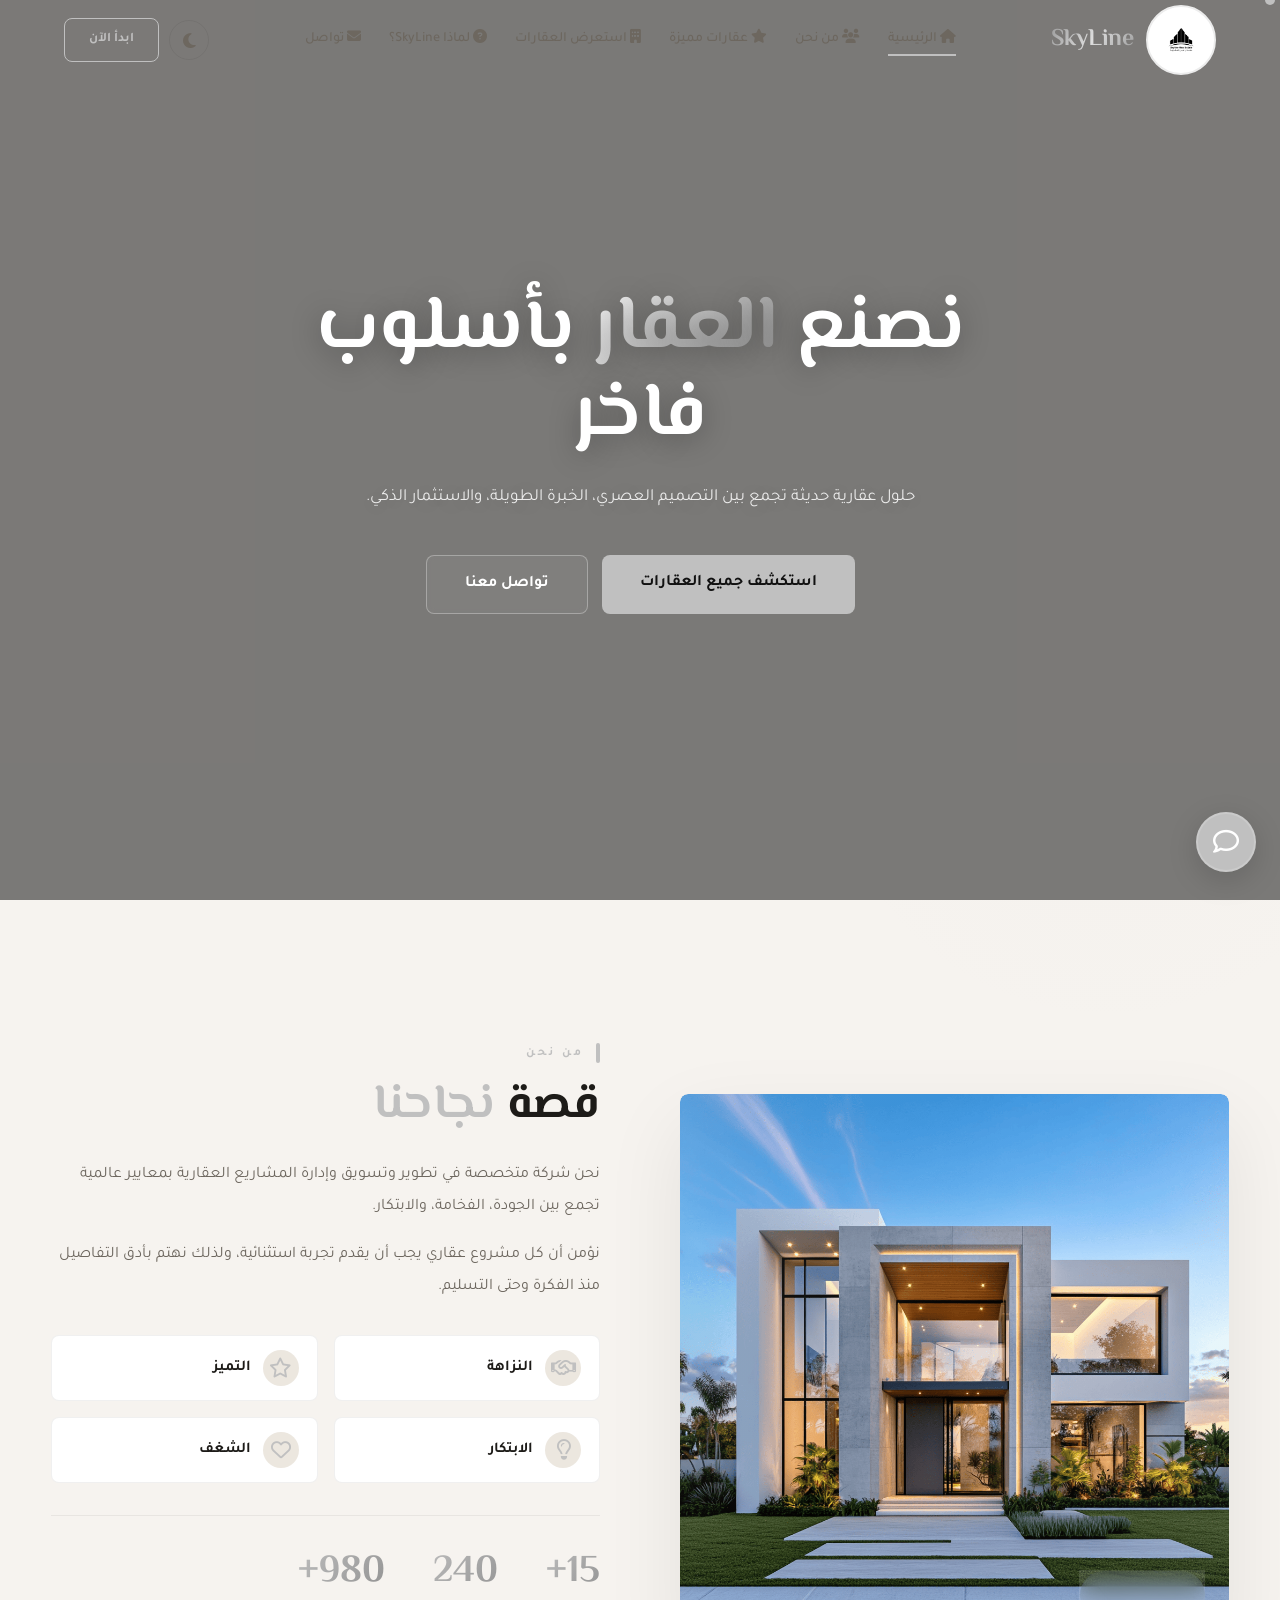
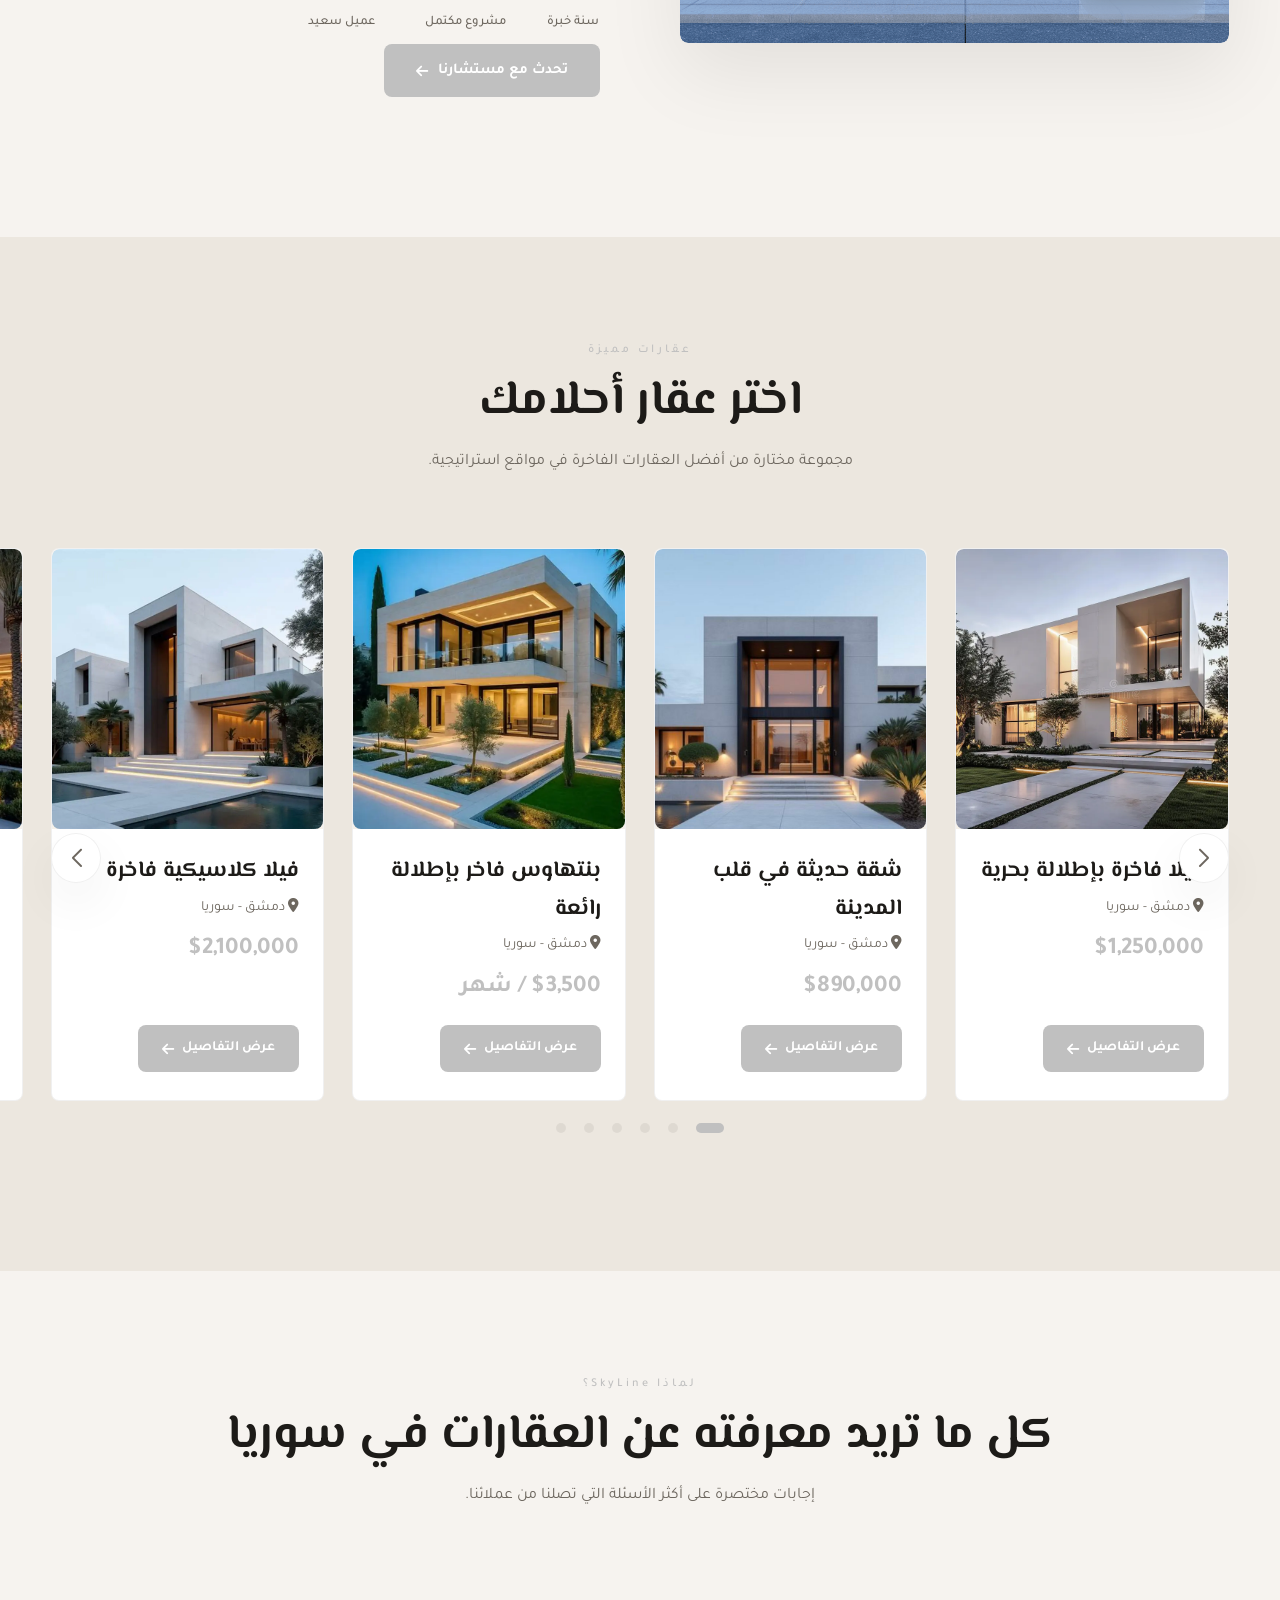
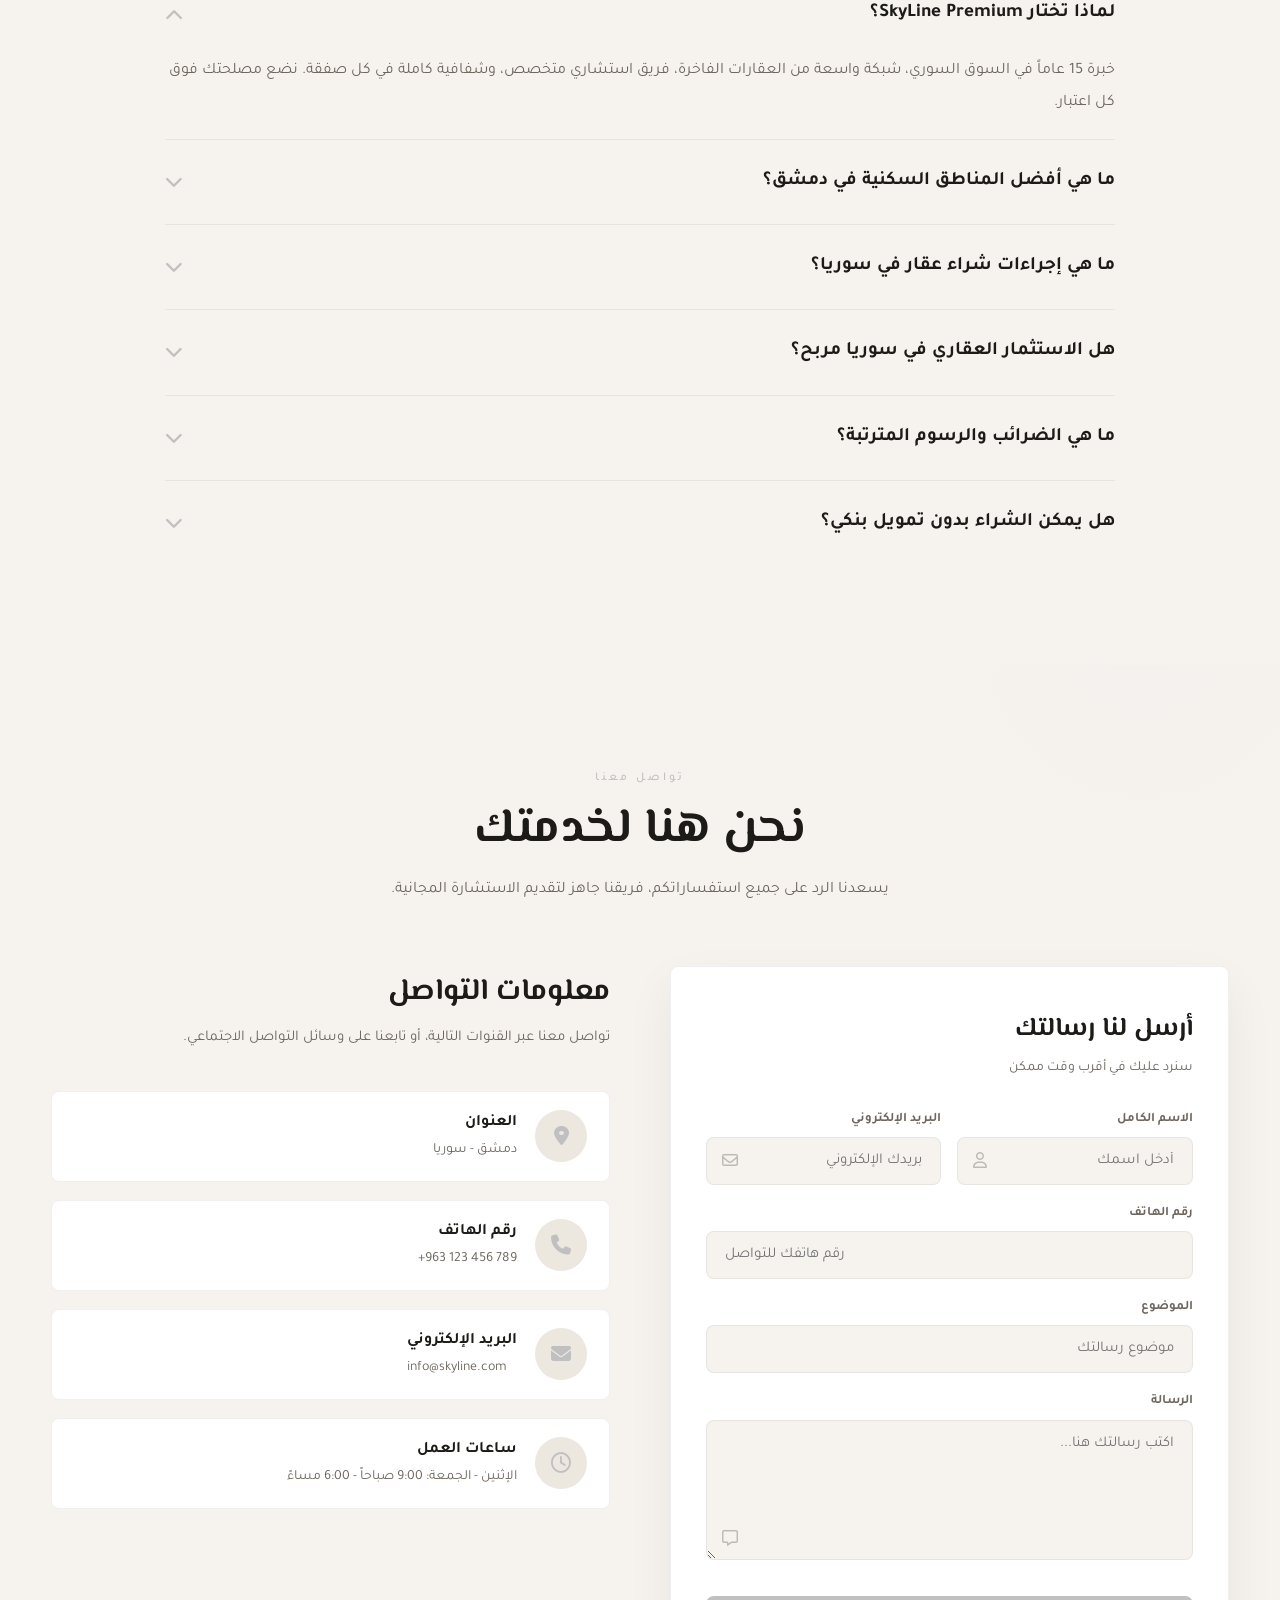
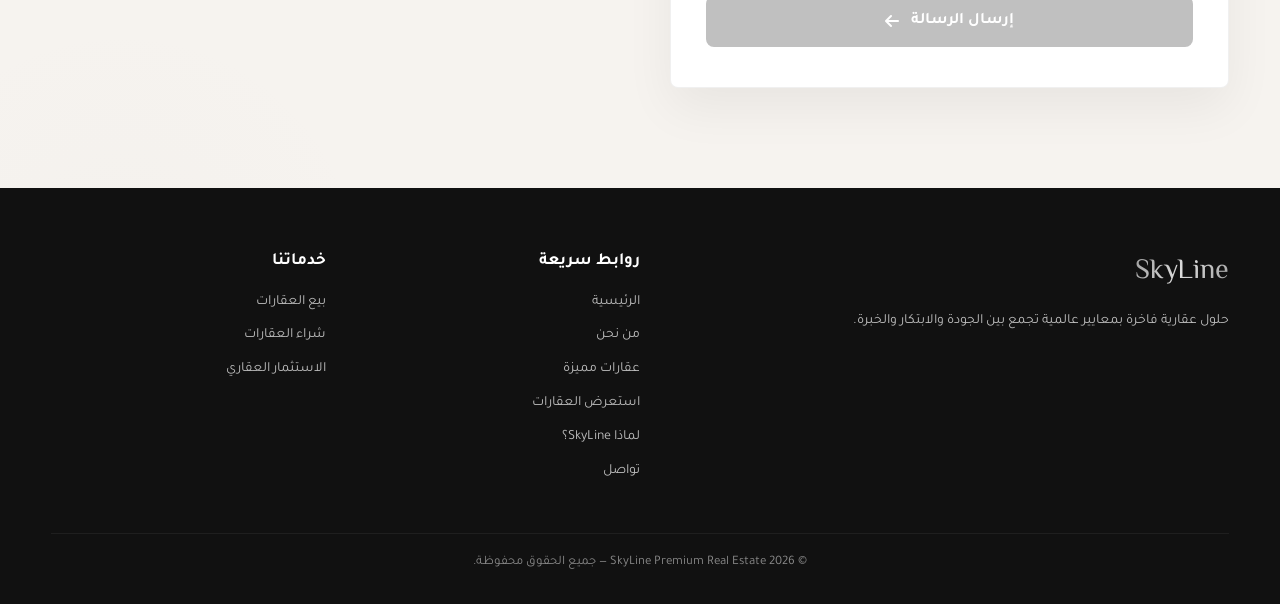
==== index.html @ 8d7f26a7 "first commit" ====
<!DOCTYPE html>
<html lang="ar" dir="rtl">
<head>
  <meta charset="UTF-8" />
  <meta name="viewport" content="width=device-width, initial-scale=1.0" />
  <title>SkyLine Premium | العقارات الفاخرة</title>

  <!-- ====== الخطوط ====== -->
  <link rel="preconnect" href="https://fonts.googleapis.com" />
  <link rel="preconnect" href="https://fonts.gstatic.com" crossorigin />
  <link href="https://fonts.googleapis.com/css2?family=El+Messiri:wght@400;500;600;700&family=Tajawal:wght@300;400;500;700;800&display=swap" rel="stylesheet" />

  <!-- ====== Font Awesome ====== -->
  <link href="https://cdnjs.cloudflare.com/ajax/libs/font-awesome/6.6.0/css/all.min.css" rel="stylesheet" />

  <!-- ====== Swiper.js ====== -->
  <link rel="stylesheet" href="https://cdn.jsdelivr.net/npm/swiper@11/swiper-bundle.min.css" />
  <link rel="stylesheet" href="css/index.css">

  
</head>

<body>

  <!-- ===== شاشة التحميل ===== -->
  <div class="loader" id="loader">
    <div class="loader-logo">
      <img src="img/1.jpg" alt="SkyLine" />
    </div>
    <div class="loader-bar-wrap">
      <div class="loader-bar"></div>
    </div>
    <p class="loader-text">نحن نبني ثقتك.. تفصيلاً تفصيلاً</p>
  </div>

  <!-- ===== المؤشر المخصص ===== -->
  <div class="cursor"></div>

  <!-- ===== الناف بار ===== -->
  <header class="navbar" id="navbar">
    <div class="nav-logo">
      <div class="nav-logo-badge">
        <img src="img/1.jpg" alt="شعار SkyLine" />
      </div>
      <div class="nav-logo-text">SkyLine</div>
    </div>

    <ul class="nav-links" id="navLinks">
      <button class="close-menu" id="closeMenu">
        <i class="fa-solid fa-xmark"></i>
      </button>
      <li><a href="#hero" class="active"><i class="fa-solid fa-house"></i> الرئيسية</a></li>
      <li><a href="#who"><i class="fa-solid fa-users"></i> من نحن</a></li>
      <li><a href="#featured"><i class="fa-solid fa-star"></i> عقارات مميزة</a></li>
      <li><a href="properties.html"><i class="fa-solid fa-building"></i> استعرض العقارات</a></li>
      <li><a href="#faq"><i class="fa-solid fa-circle-question"></i> لماذا SkyLine؟</a></li>
      <li><a href="#contact"><i class="fa-solid fa-envelope"></i> تواصل</a></li>
    </ul>

    <div class="nav-actions">
      <button class="theme-toggle" id="themeToggle" aria-label="تبديل الوضع">
        <i class="fa-solid fa-moon"></i>
      </button>
      <a href="#contact" class="nav-cta">ابدأ الآن</a>
      <button class="nav-burger" id="navBurger" aria-label="فتح القائمة">
        <i class="fa-solid fa-bars"></i>
      </button>
    </div>
  </header>

  <div class="nav-overlay" id="navOverlay"></div>

  <!-- ===== الهيرو ===== -->
  <section id="hero">
    <video class="hero-video hero-video-desktop" autoplay muted loop playsinline>
      <source src="img/hero-desktop.mp4" type="video/mp4" />
    </video>
    <video class="hero-video hero-video-mobile" autoplay muted loop playsinline>
      <source src="img/hero-mobile.mp4" type="video/mp4" />
    </video>
    <div class="hero-overlay"></div>
    <div class="hero-content">
      <h1>نصنع <span>العقار</span> بأسلوب فاخر</h1>
      <p>حلول عقارية حديثة تجمع بين التصميم العصري، الخبرة الطويلة، والاستثمار الذكي.</p>
      <div class="hero-btns">
        <a href="properties.html" class="hero-btn primary">استكشف جميع العقارات</a>
        <a href="#contact" class="hero-btn secondary">تواصل معنا</a>
      </div>
    </div>
  </section>

  <!-- ===== من نحن ===== -->
  <section id="who">
    <div class="container who-wrapper">
      <div class="who-grid">
        <div class="who-image-wrapper">
          <div class="who-image">
            <img src="img/about.jpg" alt="عن الشركة" />
            <div class="who-image-shimmer"></div>
          </div>
          <div class="who-image-badge">
            <i class="fa-regular fa-gem"></i>
            منذ 2010
          </div>
        </div>
        <div class="who-content fade-up">
          <div class="who-tag">من نحن</div>
          <h2>قصة <span>نجاحنا</span></h2>
          <p>نحن شركة متخصصة في تطوير وتسويق وإدارة المشاريع العقارية بمعايير عالمية تجمع بين الجودة، الفخامة، والابتكار.</p>
          <p>نؤمن أن كل مشروع عقاري يجب أن يقدم تجربة استثنائية، ولذلك نهتم بأدق التفاصيل منذ الفكرة وحتى التسليم.</p>
          <div class="who-values">
            <div class="who-value"><i class="fa-regular fa-handshake"></i><span>النزاهة</span></div>
            <div class="who-value"><i class="fa-regular fa-star"></i><span>التميز</span></div>
            <div class="who-value"><i class="fa-regular fa-lightbulb"></i><span>الابتكار</span></div>
            <div class="who-value"><i class="fa-regular fa-heart"></i><span>الشغف</span></div>
          </div>
          <div class="who-stats">
            <div class="who-stat"><h3>15+</h3><span>سنة خبرة</span></div>
            <div class="who-stat"><h3>240</h3><span>مشروع مكتمل</span></div>
            <div class="who-stat"><h3>980+</h3><span>عميل سعيد</span></div>
          </div>
          <a href="#contact" class="who-btn">تحدث مع مستشارنا <i class="fa-solid fa-arrow-left"></i></a>
        </div>
      </div>
    </div>
  </section>

  <!-- ===== عقارات مميزة ===== -->
  <section id="featured">
    <div class="container">
      <div class="section-head">
        <small>عقارات مميزة</small>
        <h2>اختر عقار أحلامك</h2>
        <p>مجموعة مختارة من أفضل العقارات الفاخرة في مواقع استراتيجية.</p>
      </div>

      <!-- ===== Swiper ===== -->
      <div class="swiper featured-swiper">
        <div class="swiper-wrapper">

          <!-- العقار 1 -->
          <div class="swiper-slide">
            <div class="featured-slide">
              <div class="featured-slide-image" onclick="window.location.href='property-detail.html?id=0'">
                <img src="img/9.jpg" alt="فيلا فاخرة" />
                <div class="zoom-icon"><i class="fa-solid fa-expand"></i></div>
              </div>
              <div class="featured-slide-body">
                <h3>فيلا فاخرة بإطلالة بحرية</h3>
                <div class="location"><i class="fa-solid fa-location-dot"></i> دمشق - سوريا</div>
                <div class="price">$1,250,000</div>
                <a href="property-detail.html?id=0" class="details-btn">عرض التفاصيل <i class="fa-solid fa-arrow-left"></i></a>
              </div>
            </div>
          </div>

          <!-- العقار 2 -->
          <div class="swiper-slide">
            <div class="featured-slide">
              <div class="featured-slide-image" onclick="window.location.href='property-detail.html?id=1'">
                <img src="img/8.jpg" alt="شقة حديثة" />
                <div class="zoom-icon"><i class="fa-solid fa-expand"></i></div>
              </div>
              <div class="featured-slide-body">
                <h3>شقة حديثة في قلب المدينة</h3>
                <div class="location"><i class="fa-solid fa-location-dot"></i> دمشق - سوريا</div>
                <div class="price">$890,000</div>
                <a href="property-detail.html?id=1" class="details-btn">عرض التفاصيل <i class="fa-solid fa-arrow-left"></i></a>
              </div>
            </div>
          </div>

          <!-- العقار 3 -->
          <div class="swiper-slide">
            <div class="featured-slide">
              <div class="featured-slide-image" onclick="window.location.href='property-detail.html?id=2'">
                <img src="img/7.jpg" alt="بنتهاوس" />
                <div class="zoom-icon"><i class="fa-solid fa-expand"></i></div>
              </div>
              <div class="featured-slide-body">
                <h3>بنتهاوس فاخر بإطلالة رائعة</h3>
                <div class="location"><i class="fa-solid fa-location-dot"></i> دمشق - سوريا</div>
                <div class="price">$3,500 / شهر</div>
                <a href="property-detail.html?id=2" class="details-btn">عرض التفاصيل <i class="fa-solid fa-arrow-left"></i></a>
              </div>
            </div>
          </div>

          <!-- العقار 4 -->
          <div class="swiper-slide">
            <div class="featured-slide">
              <div class="featured-slide-image" onclick="window.location.href='property-detail.html?id=3'">
                <img src="img/6.jpg" alt="فيلا كلاسيكية" />
                <div class="zoom-icon"><i class="fa-solid fa-expand"></i></div>
              </div>
              <div class="featured-slide-body">
                <h3>فيلا كلاسيكية فاخرة</h3>
                <div class="location"><i class="fa-solid fa-location-dot"></i> دمشق - سوريا</div>
                <div class="price">$2,100,000</div>
                <a href="property-detail.html?id=3" class="details-btn">عرض التفاصيل <i class="fa-solid fa-arrow-left"></i></a>
              </div>
            </div>
          </div>

          <!-- العقار 5 -->
          <div class="swiper-slide">
            <div class="featured-slide">
              <div class="featured-slide-image" onclick="window.location.href='property-detail.html?id=4'">
                <img src="img/5.jpg" alt="فيلا عصرية" />
                <div class="zoom-icon"><i class="fa-solid fa-expand"></i></div>
              </div>
              <div class="featured-slide-body">
                <h3>فيلا عصرية بإطلالة جبلية</h3>
                <div class="location"><i class="fa-solid fa-location-dot"></i> دمشق - سوريا</div>
                <div class="price">$1,450,000</div>
                <a href="property-detail.html?id=4" class="details-btn">عرض التفاصيل <i class="fa-solid fa-arrow-left"></i></a>
              </div>
            </div>
          </div>

          <!-- العقار 6 -->
          <div class="swiper-slide">
            <div class="featured-slide">
              <div class="featured-slide-image" onclick="window.location.href='property-detail.html?id=5'">
                <img src="img/4.jpg" alt="شقة راقية" />
                <div class="zoom-icon"><i class="fa-solid fa-expand"></i></div>
              </div>
              <div class="featured-slide-body">
                <h3>شقة راقية بموقع مميز</h3>
                <div class="location"><i class="fa-solid fa-location-dot"></i> دمشق - سوريا</div>
                <div class="price">$750,000</div>
                <a href="property-detail.html?id=5" class="details-btn">عرض التفاصيل <i class="fa-solid fa-arrow-left"></i></a>
              </div>
            </div>
          </div>

        </div>

        <div class="swiper-button-next"></div>
        <div class="swiper-button-prev"></div>
        <div class="swiper-pagination"></div>
      </div>
    </div>
  </section>

  <!-- ============================================================
     القسم: لماذا SkyLine؟ + أسئلة عن العقارات في سوريا
     ============================================================ -->
  <section id="faq">
    <div class="container">
      <div class="section-head">
        <small>لماذا SkyLine؟</small>
        <h2>كل ما تريد معرفته عن العقارات في سوريا</h2>
        <p>إجابات مختصرة على أكثر الأسئلة التي تصلنا من عملائنا.</p>
      </div>

      <div class="faq-grid">

        <div class="faq-item active">
          <div class="faq-question" onclick="toggleFaq(this)">
            <span>لماذا تختار SkyLine Premium؟</span>
            <i class="fa-solid fa-chevron-down faq-icon"></i>
          </div>
          <div class="faq-answer">
            <p>خبرة 15 عاماً في السوق السوري، شبكة واسعة من العقارات الفاخرة، فريق استشاري متخصص، وشفافية كاملة في كل صفقة. نضع مصلحتك فوق كل اعتبار.</p>
          </div>
        </div>

        <div class="faq-item">
          <div class="faq-question" onclick="toggleFaq(this)">
            <span>ما هي أفضل المناطق السكنية في دمشق؟</span>
            <i class="fa-solid fa-chevron-down faq-icon"></i>
          </div>
          <div class="faq-answer">
            <p><strong>المالكي، أبو رمانة، الربوة، واليرموك.</strong> المالكي وأبو رمانة من أعرق المناطق وأكثرها هدوءاً، الربوة توفر إطلالات طبيعية، واليرموك منطقة حيوية قريبة من الخدمات.</p>
          </div>
        </div>

        <div class="faq-item">
          <div class="faq-question" onclick="toggleFaq(this)">
            <span>ما هي إجراءات شراء عقار في سوريا؟</span>
            <i class="fa-solid fa-chevron-down faq-icon"></i>
          </div>
          <div class="faq-answer">
            <p>تبدأ بتوقيع عقد ابتدائي، ثم التوجه إلى <strong>دائرة السجل العقاري</strong> لإتمام التسجيل. تحتاج هوية شخصية، وإثبات ملكية البائع، وعقد البيع النهائي. تستغرق العملية من أسبوعين إلى شهر.</p>
          </div>
        </div>

        <div class="faq-item">
          <div class="faq-question" onclick="toggleFaq(this)">
            <span>هل الاستثمار العقاري في سوريا مربح؟</span>
            <i class="fa-solid fa-chevron-down faq-icon"></i>
          </div>
          <div class="faq-answer">
            <p>نعم، خاصة في دمشق وحلب. مع عودة الاستقرار، تشهد الأسعار ارتفاعاً تدريجياً. العائد على الإيجار في المناطق الحيوية يتراوح بين <strong>6% إلى 10%</strong> سنوياً.</p>
          </div>
        </div>

        <div class="faq-item">
          <div class="faq-question" onclick="toggleFaq(this)">
            <span>ما هي الضرائب والرسوم المترتبة؟</span>
            <i class="fa-solid fa-chevron-down faq-icon"></i>
          </div>
          <div class="faq-answer">
            <p>تشمل <strong>رسوم التسجيل العقاري</strong> (حوالي 3% من قيمة العقار)، رسوم الطابع، وضريبة الأبنية السنوية. فريقنا القانوني يقدم استشارة تفصيلية قبل إتمام الصفقة.</p>
          </div>
        </div>

        <div class="faq-item">
          <div class="faq-question" onclick="toggleFaq(this)">
            <span>هل يمكن الشراء بدون تمويل بنكي؟</span>
            <i class="fa-solid fa-chevron-down faq-icon"></i>
          </div>
          <div class="faq-answer">
            <p>نعم، يمكنك الشراء نقداً أو عبر خطة تقسيط مع البائع. نقدم في SkyLine Premium خدمات تسهيل الدفع مع مطورين موثوقين، بمقدم يبدأ من <strong>20%</strong> وتقسيط حتى 5 سنوات.</p>
          </div>
        </div>

      </div>
    </div>
  </section>

  <!-- ============================================================
     قسم تواصل معنا
     ============================================================ -->
  <section id="contact">
    <div class="container contact-wrapper">
      <div class="section-head">
        <small>تواصل معنا</small>
        <h2>نحن هنا لخدمتك</h2>
        <p>يسعدنا الرد على جميع استفساراتكم، فريقنا جاهز لتقديم الاستشارة المجانية.</p>
      </div>

      <div class="contact-grid">
        <!-- نموذج الاتصال -->
        <div class="contact-form-box">
          <h3 class="form-title">أرسل لنا رسالتك</h3>
          <p class="form-subtitle">سنرد عليك في أقرب وقت ممكن</p>

          <form class="contact-form">
            <div class="form-row">
              <div class="form-group">
                <label>الاسم الكامل</label>
                <input type="text" placeholder="أدخل اسمك" required />
                <span class="input-icon"><i class="fa-regular fa-user"></i></span>
              </div>
              <div class="form-group">
                <label>البريد الإلكتروني</label>
                <input type="email" placeholder="بريدك الإلكتروني" required />
                <span class="input-icon"><i class="fa-regular fa-envelope"></i></span>
              </div>
            </div>
            <div class="form-group">
              <label>رقم الهاتف</label>
              <input type="tel" placeholder="رقم هاتفك للتواصل" />
            </div>
            <div class="form-group">
              <label>الموضوع</label>
              <input type="text" placeholder="موضوع رسالتك" />
            </div>
            <div class="form-group">
              <label>الرسالة</label>
              <textarea placeholder="اكتب رسالتك هنا..." required></textarea>
              <span class="input-icon-bottom"><i class="fa-regular fa-message"></i></span>
            </div>
            <button class="contact-btn" type="submit">
              إرسال الرسالة
              <i class="fa-solid fa-arrow-left"></i>
            </button>
          </form>
        </div>

        <!-- معلومات الاتصال -->
        <div class="contact-info-box">
          <div class="info-head">
            <h3>معلومات التواصل</h3>
            <p>تواصل معنا عبر القنوات التالية، أو تابعنا على وسائل التواصل الاجتماعي.</p>
          </div>



            <div class="contact-info-items">
  <div class="info-item">
    <div class="info-icon"><i class="fa-solid fa-location-dot"></i></div>
    <div class="info-text">
      <h4>العنوان</h4>
      <p>دمشق - سوريا</p>
    </div>
  </div>

  <div class="info-item">
    <div class="info-icon"><i class="fa-solid fa-phone"></i></div>
    <div class="info-text">
      <h4>رقم الهاتف</h4>
      <p dir="ltr">+963 123 456 789</p>  <!-- ← هنا التعديل -->
    </div>
  </div>

  <div class="info-item">
    <div class="info-icon"><i class="fa-solid fa-envelope"></i></div>
    <div class="info-text">
      <h4>البريد الإلكتروني</h4>
      <p dir="ltr">info@skyline.com</p>
    </div>
  </div>

  <div class="info-item">
    <div class="info-icon"><i class="fa-regular fa-clock"></i></div>
    <div class="info-text">
      <h4>ساعات العمل</h4>
      <p>الإثنين - الجمعة: 9:00 صباحاً - 6:00 مساءً</p>
    </div>
  </div>
</div>
  </section>

  <!-- ===== الفوتر ===== -->
  <footer>
    <div class="container">
      <div class="footer-grid">
        <div>
          <div class="footer-logo">SkyLine</div>
          <p class="footer-about">حلول عقارية فاخرة بمعايير عالمية تجمع بين الجودة والابتكار والخبرة.</p>
        </div>
        <div>
          <h3 style="margin-bottom:14px;font-size:17px;">روابط سريعة</h3>
          <div class="footer-links">
            <a href="#hero">الرئيسية</a>
            <a href="#who">من نحن</a>
            <a href="#featured">عقارات مميزة</a>
            <a href="properties.html">استعرض العقارات</a>
            <a href="#faq">لماذا SkyLine؟</a>
            <a href="#contact">تواصل</a>
          </div>
        </div>
        <div>
          <h3 style="margin-bottom:14px;font-size:17px;">خدماتنا</h3>
          <div class="footer-links">
            <a href="#">بيع العقارات</a>
            <a href="#">شراء العقارات</a>
            <a href="#">الاستثمار العقاري</a>
          </div>
        </div>
      </div>
      <div class="footer-bottom">© 2026 SkyLine Premium Real Estate — جميع الحقوق محفوظة.</div>
    </div>
  </footer>

  <!-- ===== زر العودة للأعلى ===== -->
  <a href="#" class="to-top" id="toTop"><i class="fa-solid fa-arrow-up"></i></a>

  <!-- ===== زر الشات بوت ===== -->
  <button class="chat-toggle" id="chatToggle" onclick="toggleChat()" aria-label="فتح المحادثة">
    <i class="fa-regular fa-comment"></i>
    <i class="fa-solid fa-xmark"></i>
  </button>

  <!-- ===== نافذة الشات ===== -->
  <div class="chat-window" id="chatWindow">
    <div class="chat-header">
      <div class="chat-header-info">
        <div class="chat-avatar"><i class="fa-regular fa-comment"></i></div>
        <div>
          <span class="chat-name">مساعد SkyLine</span>
          <span class="chat-status">متصل الآن</span>
        </div>
      </div>
      <button class="chat-header-close" onclick="toggleChat()">
        <i class="fa-solid fa-xmark"></i>
      </button>
    </div>

    <div class="chat-messages" id="chatMessages">
      <div class="chat-message bot">أهلاً بك! 👋</div>
      <div class="chat-message bot">كيف يمكنني مساعدتك اليوم؟</div>
    </div>

    <div class="chat-footer">
      <input type="text" id="chatInput" placeholder="اكتب رسالتك هنا..." onkeypress="if(event.key==='Enter') sendMessage()" />
      <button class="send-btn" onclick="sendMessage()">
        <i class="fa-regular fa-paper-plane"></i>
      </button>
    </div>
  </div>

  <!-- ============================================================
     السكريبتات
     ============================================================ -->
  <script src="https://cdn.jsdelivr.net/npm/swiper@11/swiper-bundle.min.js">
  </script>
<script src="js/index.js"></script>
  

</body>
</html>
---- css/index.css ----
/* ============================================================
       CSS كامل – الصفحة الرئيسية
       ============================================================ */

    * {
      margin: 0;
      padding: 0;
      box-sizing: border-box;
    }

    :root {
      --silver: #c0c0c0;
      --silver-light: #ececec;
      --silver-dark: #8e8e8e;
      --bg: #f6f3ef;
      --bg2: #ece7df;
      --surface: #ffffff;
      --surface2: #f5f1ea;
      --text: #1d1b18;
      --text2: #6d675f;
      --line: rgba(0, 0, 0, 0.06);
      --glass: rgba(255, 255, 255, 0.7);
      --shadow: 0 20px 50px rgba(0, 0, 0, 0.06);
      --font-title: 'El Messiri', serif;
      --font-body: 'Tajawal', sans-serif;
      --radius: 8px;
      --transition: 0.4s cubic-bezier(0.22, 1, 0.36, 1);
    }

    [data-theme="dark"] {
      --bg: #121110;
      --bg2: #181715;
      --surface: #1d1c1a;
      --surface2: #252321;
      --text: #f3efe8;
      --text2: #aea89f;
      --line: rgba(255, 255, 255, 0.06);
      --glass: rgba(20, 20, 20, 0.7);
    }

    html {
      scroll-behavior: smooth;
    }

    body {
      font-family: var(--font-body);
      background: var(--bg);
      color: var(--text);
      overflow-x: hidden;
      direction: rtl;
      transition: 0.5s;
      line-height: 1.7;
    }

    img {
      display: block;
      max-width: 100%;
      border-radius: var(--radius);
    }
    a {
      color: inherit;
      text-decoration: none;
    }
    ul {
      list-style: none;
    }
    button {
      border: none;
      background: none;
      cursor: pointer;
      font-family: inherit;
    }

    .container {
      width: min(1360px, 92%);
      margin: auto;
    }

    /* ============================================================
       شاشة التحميل
       ============================================================ */
    .loader {
      position: fixed;
      inset: 0;
      background: var(--bg);
      display: flex;
      flex-direction: column;
      align-items: center;
      justify-content: center;
      z-index: 99999;
      transition: 0.8s var(--transition);
      gap: 28px;
    }

    .loader.hide {
      opacity: 0;
      visibility: hidden;
      pointer-events: none;
    }

    .loader-logo {
      width: 180px;
      height: 180px;
      border-radius: 50%;
      background: #fff;
      display: flex;
      align-items: center;
      justify-content: center;
      box-shadow: 0 20px 50px rgba(0, 0, 0, 0.08);
      border: 2px solid var(--silver-light);
      animation: loaderPulse 1.8s ease-in-out infinite;
    }

    .loader-logo img {
      width: 72%;
    }

    @keyframes loaderPulse {
      0%,
      100% {
        transform: scale(1);
      }
      50% {
        transform: scale(1.04);
        box-shadow: 0 25px 60px rgba(192, 192, 192, 0.2);
      }
    }

    .loader-bar-wrap {
      width: 220px;
      height: 3px;
      background: rgba(192, 192, 192, 0.15);
      border-radius: 10px;
      overflow: hidden;
      position: relative;
    }

    .loader-bar {
      position: absolute;
      right: 0;
      top: 0;
      height: 100%;
      width: 0%;
      background: linear-gradient(90deg, var(--silver-light), var(--silver), var(--silver-light));
      border-radius: 10px;
      animation: loadBar 1.6s ease-in-out infinite;
    }

    @keyframes loadBar {
      0% {
        width: 0%;
        right: 0;
        left: auto;
      }
      50% {
        width: 70%;
        right: 0;
        left: auto;
      }
      100% {
        width: 0%;
        right: 100%;
        left: auto;
      }
    }

    .loader-text {
      font-size: 15px;
      letter-spacing: 2px;
      color: var(--text2);
      font-weight: 500;
      font-family: var(--font-title);
      margin-top: 6px;
      opacity: 0.8;
    }

    /* ============================================================
       الناف بار
       ============================================================ */
    .navbar {
      position: fixed;
      inset: 0 0 auto 0;
      height: 80px;
      display: flex;
      align-items: center;
      justify-content: space-between;
      padding-inline: 5vw;
      z-index: 999;
      transition: 0.5s var(--transition);
      transform: translateY(-100%);
      opacity: 0;
    }

    .navbar.show {
      transform: translateY(0);
      opacity: 1;
    }

    .navbar.solid {
      backdrop-filter: blur(18px);
      background: var(--glass);
      border-bottom: 1px solid var(--line);
    }

    .nav-logo {
      display: flex;
      align-items: center;
      gap: 12px;
    }

    .nav-logo-badge {
      width: 70px;
      height: 70px;
      border-radius: 50%;
      background: #fff;
      display: flex;
      align-items: center;
      justify-content: center;
      overflow: hidden;
      border: 2px solid var(--silver-light);
      flex-shrink: 0;
    }

    .nav-logo-badge img {
      width: 72%;
    }

    .nav-logo-text {
      font-size: 24px;
      font-family: var(--font-title);
      background: linear-gradient(120deg, #999, #ddd, #999);
      -webkit-background-clip: text;
      -webkit-text-fill-color: transparent;
      font-weight: 700;
    }

    .nav-links {
      display: flex;
      align-items: center;
      gap: 28px;
    }

    .nav-links li {
      position: relative;
    }

    .nav-links a {
      font-size: 14px;
      color: var(--text2);
      transition: 0.35s;
      font-weight: 500;
      padding: 6px 0;
      position: relative;
    }

    .nav-links a::after {
      content: "";
      position: absolute;
      right: 0;
      bottom: -4px;
      width: 0;
      height: 2px;
      background: var(--silver);
      transition: 0.5s cubic-bezier(0.22, 1, 0.36, 1);
    }

    .nav-links a:hover {
      color: var(--silver);
    }
    .nav-links a:hover::after {
      width: 100%;
    }
    .nav-links a.active {
      color: var(--text2);
    }
    .nav-links a.active::after {
      width: 100%;
      background: var(--silver);
      animation: activeSlide 0.6s cubic-bezier(0.22, 1, 0.36, 1);
    }

    @keyframes activeSlide {
      0% {
        width: 0;
        right: 50%;
      }
      50% {
        width: 100%;
        right: 0;
      }
      100% {
        width: 100%;
        right: 0;
      }
    }

    .nav-actions {
      display: flex;
      align-items: center;
      gap: 10px;
    }

    .theme-toggle {
      width: 40px;
      height: 40px;
      border-radius: 50%;
      border: 1px solid var(--line);
      display: flex;
      align-items: center;
      justify-content: center;
      transition: 0.35s;
      font-size: 17px;
      color: var(--text2);
    }
    .theme-toggle:hover {
      background: var(--silver);
      color: #fff;
    }

    .nav-cta {
      padding: 10px 24px;
      border: 1.5px solid var(--silver);
      border-radius: var(--radius);
      color: var(--silver);
      font-weight: 700;
      transition: 0.35s;
      font-size: 13px;
    }
    .nav-cta:hover {
      background: var(--silver);
      color: #fff;
    }

    .nav-burger {
      display: none;
      width: 40px;
      height: 40px;
      border-radius: var(--radius);
      background: var(--silver);
      color: #fff;
      align-items: center;
      justify-content: center;
      font-size: 18px;
      transition: 0.3s;
    }
    .nav-burger:hover {
      background: var(--silver-dark);
    }

    .nav-overlay {
      position: fixed;
      inset: 0;
      background: rgba(0, 0, 0, 0.35);
      backdrop-filter: blur(3px);
      opacity: 0;
      visibility: hidden;
      transition: 0.4s;
      z-index: 998;
    }
    .nav-overlay.active {
      opacity: 1;
      visibility: visible;
    }

    .close-menu {
      display: none;
      font-size: 24px;
      color: var(--text2);
      padding: 8px 0 20px 0;
      width: 100%;
      text-align: right;
      transition: 0.3s;
    }
    .close-menu:hover {
      color: var(--text);
    }

    @media (max-width: 992px) {
      .nav-links {
        position: fixed;
        top: 0;
        right: -100%;
        width: 310px;
        max-width: 84%;
        height: 100vh;
        background: var(--glass);
        backdrop-filter: blur(24px);
        -webkit-backdrop-filter: blur(24px);
        border-left: 1px solid var(--line);
        display: flex;
        flex-direction: column;
        align-items: flex-start;
        padding: 30px 32px 40px;
        gap: 0;
        transition: 0.5s var(--transition);
        z-index: 999;
        overflow-y: auto;
        box-shadow: -20px 0 60px rgba(0, 0, 0, 0.06);
      }
      .nav-links.active {
        right: 0;
      }
      .nav-links li {
        width: 100%;
      }
      .nav-links a {
        display: flex;
        align-items: center;
        width: 100%;
        padding: 16px 0;
        font-size: 17px;
        border-bottom: 1px solid var(--line);
        font-weight: 500;
        color: var(--text2);
        transition: 0.3s;
        gap: 6px;
      }
      .nav-links a:hover {
        color: var(--text);
        padding-right: 6px;
      }
      .nav-links a::after {
        display: none;
      }
      .nav-links a i {
        margin-left: 14px;
        width: 28px;
        font-size: 18px;
        color: #6d675f;
        transition: 0.3s;
      }
      .nav-links a:hover i {
        color: #1d1b18;
      }
      .nav-links a.active {
        color: var(--text);
        font-weight: 600;
      }
      .nav-links a.active i {
        color: #1d1b18;
      }
      .close-menu {
        display: block;
      }
      .nav-cta {
        display: none;
      }
      .nav-burger {
        display: flex;
      }
      .nav-logo-text {
        font-size: 18px;
      }
      .nav-logo-badge {
        width: 58px;
        height: 58px;
      }
    }

    @media (max-width: 480px) {
      .navbar {
        height: 68px;
        padding-inline: 4vw;
      }
      .nav-logo-badge {
        width: 52px;
        height: 52px;
      }
      .nav-logo-text {
        font-size: 16px;
      }
      .nav-links {
        padding: 22px 22px 30px;
        width: 280px;
      }
      .nav-links a {
        font-size: 15px;
        padding: 14px 0;
      }
      .nav-links a i {
        font-size: 16px;
        width: 24px;
      }
    }

    /* ============================================================
       الهيرو
       ============================================================ */
    #hero {
      position: relative;
      min-height: 100vh;
      display: flex;
      align-items: center;
      justify-content: center;
      text-align: center;
      padding: 0 20px;
      overflow: hidden;
    }

    .hero-video {
      position: absolute;
      inset: 0;
      width: 100%;
      height: 100%;
      object-fit: cover;
      z-index: 0;
    }

    .hero-video-mobile {
      display: none;
    }

    @media (max-width: 768px) {
      .hero-video-desktop {
        display: none;
      }
      .hero-video-mobile {
        display: block;
      }
    }

    .hero-overlay {
      position: absolute;
      inset: 0;
      background: rgba(0, 0, 0, 0.5);
      z-index: 1;
    }

    .hero-content {
      position: relative;
      z-index: 2;
      max-width: 780px;
    }

    .hero-content h1 {
      font-family: var(--font-title);
      font-size: clamp(38px, 6vw, 76px);
      color: #fff;
      line-height: 1.15;
      margin-bottom: 20px;
      text-shadow: 0 4px 30px rgba(0, 0, 0, 0.3);
    }

    .hero-content h1 span {
      background: linear-gradient(135deg, #fff, var(--silver), #888);
      -webkit-background-clip: text;
      -webkit-text-fill-color: transparent;
    }

    .hero-content p {
      color: rgba(255, 255, 255, 0.85);
      font-size: 17px;
      line-height: 2;
      max-width: 580px;
      margin: 0 auto 40px;
      text-shadow: 0 2px 20px rgba(0, 0, 0, 0.2);
    }

    .hero-btns {
      display: flex;
      gap: 14px;
      justify-content: center;
      flex-wrap: wrap;
    }

    .hero-btn {
      padding: 15px 38px;
      border-radius: var(--radius);
      font-weight: 700;
      transition: 0.35s;
      display: inline-block;
    }

    .hero-btn.primary {
      background: var(--silver);
      color: #111;
    }
    .hero-btn.primary:hover {
      transform: translateY(-4px);
      box-shadow: 0 16px 40px rgba(192, 192, 192, 0.25);
    }

    .hero-btn.secondary {
      border: 1.5px solid rgba(255, 255, 255, 0.3);
      color: #fff;
      backdrop-filter: blur(4px);
      background: rgba(255, 255, 255, 0.05);
    }
    .hero-btn.secondary:hover {
      background: #fff;
      color: #111;
      border-color: #fff;
    }

    /* ============================================================
       من نحن
       ============================================================ */
    #who {
      padding: 120px 0;
      background: var(--bg);
      position: relative;
      overflow: hidden;
    }

    #who::before {
      content: "";
      position: absolute;
      top: -50%;
      right: -10%;
      width: 600px;
      height: 600px;
      background: radial-gradient(circle, rgba(192, 192, 192, 0.04), transparent 70%);
      border-radius: 50%;
      z-index: 0;
      animation: floatBg 12s ease-in-out infinite;
    }

    @keyframes floatBg {
      0%,
      100% {
        transform: translate(0, 0) scale(1);
      }
      33% {
        transform: translate(-30px, 20px) scale(1.05);
      }
      66% {
        transform: translate(20px, -10px) scale(0.95);
      }
    }

    .who-wrapper {
      position: relative;
      z-index: 1;
    }

    .who-grid {
      display: grid;
      grid-template-columns: 1fr 1fr;
      gap: 80px;
      align-items: center;
    }

    .who-image-wrapper {
      position: relative;
      border-radius: var(--radius);
      overflow: hidden;
      box-shadow: 0 30px 80px rgba(0, 0, 0, 0.08);
    }

    .who-image-wrapper::before {
      content: "";
      position: absolute;
      inset: 0;
      background: linear-gradient(135deg, rgba(192, 192, 192, 0.15), transparent 50%, rgba(192, 192, 192, 0.05));
      z-index: 1;
      pointer-events: none;
    }

    .who-image-wrapper::after {
      content: "";
      position: absolute;
      inset: -3px;
      border-radius: calc(var(--radius) + 2px);
      background: linear-gradient(135deg, transparent 40%, var(--silver), transparent 60%);
      z-index: -1;
      animation: borderGlow 4s ease-in-out infinite;
      background-size: 300% 300%;
    }

    @keyframes borderGlow {
      0% {
        background-position: 0% 50%;
        opacity: 0.3;
      }
      50% {
        background-position: 100% 50%;
        opacity: 0.8;
      }
      100% {
        background-position: 0% 50%;
        opacity: 0.3;
      }
    }

    .who-image {
      position: relative;
      overflow: hidden;
      border-radius: var(--radius);
      transform: scale(1);
      transition: transform 0.8s var(--transition);
    }

    .who-image:hover {
      transform: scale(1.02);
    }

    .who-image img {
      width: 100%;
      height: 100%;
      min-height: 400px;
      object-fit: cover;
      display: block;
      transition: transform 1.2s var(--transition);
    }

    .who-image:hover img {
      transform: scale(1.06);
    }

    .who-image-shimmer {
      position: absolute;
      top: 0;
      left: -100%;
      width: 60%;
      height: 100%;
      background: linear-gradient(90deg, transparent, rgba(255, 255, 255, 0.12), transparent);
      transform: skewX(-20deg);
      animation: shimmer 4s ease-in-out infinite;
      z-index: 2;
      pointer-events: none;
    }

    @keyframes shimmer {
      0% {
        left: -100%;
      }
      100% {
        left: 200%;
      }
    }

    .who-image-badge {
      position: absolute;
      bottom: 24px;
      right: 24px;
      z-index: 3;
      background: rgba(255, 255, 255, 0.12);
      backdrop-filter: blur(12px);
      -webkit-backdrop-filter: blur(12px);
      border: 1px solid rgba(255, 255, 255, 0.15);
      padding: 12px 20px;
      border-radius: 30px;
      color: #fff;
      font-size: 13px;
      font-weight: 600;
      letter-spacing: 1px;
      display: flex;
      align-items: center;
      gap: 10px;
      animation: fadeInUp 1s ease 0.6s both;
    }

    .who-image-badge i {
      font-size: 16px;
      color: var(--silver);
    }

    @keyframes fadeInUp {
      0% {
        opacity: 0;
        transform: translateY(20px);
      }
      100% {
        opacity: 1;
        transform: translateY(0);
      }
    }

    .who-content {
      padding: 20px 0;
    }

    .who-content .who-tag {
      display: inline-block;
      color: var(--silver);
      letter-spacing: 3px;
      font-size: 12px;
      font-weight: 600;
      margin-bottom: 14px;
      position: relative;
      padding-right: 16px;
    }

    .who-content .who-tag::before {
      content: "";
      position: absolute;
      right: 0;
      top: 50%;
      transform: translateY(-50%);
      width: 4px;
      height: 20px;
      background: var(--silver);
      border-radius: 2px;
    }

    .who-content h2 {
      font-size: 48px;
      font-family: var(--font-title);
      margin-bottom: 24px;
      line-height: 1.2;
    }

    .who-content h2 span {
      color: var(--silver);
    }

    .who-content p {
      color: var(--text2);
      line-height: 2;
      font-size: 16px;
      margin-bottom: 16px;
    }

    .who-content p:last-of-type {
      margin-bottom: 32px;
    }

    .who-values {
      display: grid;
      grid-template-columns: 1fr 1fr;
      gap: 16px;
      margin: 28px 0 32px;
    }

    .who-value {
      display: flex;
      align-items: center;
      gap: 12px;
      padding: 14px 18px;
      background: var(--surface);
      border: 1px solid var(--line);
      border-radius: var(--radius);
      transition: 0.4s var(--transition);
    }

    .who-value:hover {
      transform: translateY(-4px);
      border-color: var(--silver);
      box-shadow: var(--shadow);
    }

    .who-value i {
      font-size: 20px;
      color: var(--silver);
      width: 36px;
      height: 36px;
      display: flex;
      align-items: center;
      justify-content: center;
      background: var(--bg2);
      border-radius: 50%;
    }

    .who-value span {
      font-size: 15px;
      font-weight: 600;
    }

    .who-stats {
      display: flex;
      gap: 40px;
      margin-top: 10px;
      flex-wrap: wrap;
      padding-top: 24px;
      border-top: 1px solid var(--line);
    }

    .who-stat {
      text-align: center;
    }

    .who-stat h3 {
      font-size: 38px;
      font-family: var(--font-title);
      color: var(--silver);
      margin-bottom: 4px;
      background: linear-gradient(135deg, var(--silver), var(--silver-dark));
      -webkit-background-clip: text;
      -webkit-text-fill-color: transparent;
    }

    .who-stat span {
      color: var(--text2);
      font-size: 13px;
      font-weight: 500;
    }

    .who-btn {
      display: inline-flex;
      align-items: center;
      gap: 10px;
      padding: 14px 32px;
      background: var(--silver);
      color: #fff;
      border-radius: var(--radius);
      font-weight: 700;
      transition: 0.35s;
      margin-top: 8px;
      font-size: 15px;
    }

    .who-btn:hover {
      background: var(--silver-dark);
      transform: translateX(-6px);
      gap: 16px;
    }

    .who-btn i {
      font-size: 14px;
    }

    @media (max-width: 992px) {
      .who-grid {
        grid-template-columns: 1fr;
        gap: 50px;
      }
      .who-image img {
        min-height: 300px;
      }
      .who-content {
        text-align: center;
      }
      .who-content .who-tag::before {
        display: none;
      }
      .who-values {
        justify-content: center;
      }
      .who-stats {
        justify-content: center;
      }
      .who-image-badge {
        bottom: 16px;
        right: 16px;
        font-size: 11px;
        padding: 10px 16px;
      }
    }

    @media (max-width: 600px) {
      #who {
        padding: 80px 0;
      }
      .who-content h2 {
        font-size: 34px;
      }
      .who-image img {
        min-height: 220px;
      }
      .who-values {
        grid-template-columns: 1fr;
      }
      .who-stats {
        gap: 24px;
      }
      .who-stat h3 {
        font-size: 30px;
      }
      .who-image-badge {
        bottom: 12px;
        right: 12px;
        font-size: 10px;
        padding: 8px 14px;
      }
      .who-image-badge i {
        font-size: 12px;
      }
    }

    /* ============================================================
       عقارات مميزة – Swiper.js
       ============================================================ */
    #featured {
      background: var(--bg2);
      padding: 100px 0;
      overflow: hidden;
    }

    .section-head {
      text-align: center;
      margin-bottom: 60px;
    }

    .section-head small {
      display: inline-block;
      color: var(--silver);
      letter-spacing: 3px;
      font-size: 12px;
      margin-bottom: 12px;
      font-weight: 500;
    }

    .section-head h2 {
      font-size: clamp(30px, 4vw, 48px);
      font-family: var(--font-title);
      line-height: 1.2;
      margin-bottom: 16px;
    }

    .section-head p {
      max-width: 580px;
      margin: 0 auto;
      color: var(--text2);
      font-size: 16px;
      line-height: 2;
    }

    .featured-swiper {
      padding: 10px 0 30px;
      overflow: visible !important;
    }

    @media (max-width: 600px) {
      .featured-swiper {
        padding-left: 16px;
        padding-right: 16px;
      }
    }

    .featured-swiper .swiper-wrapper {
      align-items: stretch;
    }

    .featured-swiper .swiper-slide {
      height: auto;
    }

    .featured-slide {
      height: 100%;
      background: var(--surface);
      border-radius: var(--radius);
      overflow: hidden;
      border: 1px solid var(--line);
      transition: 0.4s var(--transition);
      cursor: pointer;
      display: flex;
      flex-direction: column;
    }

    .featured-slide:hover {
      transform: translateY(-6px);
      box-shadow: var(--shadow);
    }

    .featured-slide-image {
      position: relative;
      overflow: hidden;
      height: 280px;
      cursor: zoom-in;
      flex-shrink: 0;
      background: var(--surface2);
    }

    .featured-slide-image img {
      width: 100%;
      height: 100%;
      object-fit: cover;
      object-position: center;
      transition: transform 0.6s var(--transition);
      display: block;
    }

    .featured-slide:hover .featured-slide-image img {
      transform: scale(1.05);
    }

    .featured-slide-image .zoom-icon {
      position: absolute;
      bottom: 16px;
      left: 16px;
      width: 44px;
      height: 44px;
      background: rgba(255, 255, 255, 0.15);
      backdrop-filter: blur(8px);
      -webkit-backdrop-filter: blur(8px);
      border-radius: 50%;
      display: flex;
      align-items: center;
      justify-content: center;
      color: #fff;
      font-size: 16px;
      opacity: 0;
      transform: scale(0.8);
      transition: 0.35s var(--transition);
      border: 1px solid rgba(255, 255, 255, 0.1);
    }

    .featured-slide:hover .zoom-icon {
      opacity: 1;
      transform: scale(1);
    }

    .featured-slide-body {
      padding: 24px 24px 28px;
      flex: 1;
      display: flex;
      flex-direction: column;
    }

    .featured-slide-body h3 {
      font-family: var(--font-title);
      font-size: 22px;
      margin-bottom: 6px;
    }

    .featured-slide-body .location {
      color: var(--text2);
      font-size: 14px;
      margin-bottom: 10px;
    }

    .featured-slide-body .price {
      color: var(--silver);
      font-size: 24px;
      font-weight: 700;
      margin-bottom: 16px;
    }

    .featured-slide-body .details-btn {
      display: inline-flex;
      align-items: center;
      gap: 8px;
      padding: 12px 24px;
      background: var(--silver);
      color: #fff;
      border-radius: var(--radius);
      font-weight: 600;
      transition: 0.35s;
      font-size: 14px;
      margin-top: auto;
      align-self: flex-start;
    }

    .featured-slide-body .details-btn:hover {
      background: var(--silver-dark);
      gap: 14px;
    }

    .featured-swiper .swiper-button-prev,
    .featured-swiper .swiper-button-next {
      width: 50px;
      height: 50px;
      border-radius: 50%;
      background: var(--surface);
      border: 1px solid var(--line);
      color: var(--text2);
      transition: 0.35s;
      box-shadow: var(--shadow);
    }

    .featured-swiper .swiper-button-prev::after,
    .featured-swiper .swiper-button-next::after {
      font-size: 18px;
      font-weight: 700;
    }

    .featured-swiper .swiper-button-prev:hover,
    .featured-swiper .swiper-button-next:hover {
      background: var(--silver);
      color: #fff;
      border-color: var(--silver);
    }

    .featured-swiper .swiper-button-prev {
      right: 0;
      left: auto;
    }

    .featured-swiper .swiper-button-next {
      left: 0;
      right: auto;
    }

    @media (max-width: 768px) {
      .featured-swiper .swiper-button-prev,
      .featured-swiper .swiper-button-next {
        display: none;
      }
    }

    .featured-swiper .swiper-pagination {
      position: relative;
      margin-top: 30px;
      display: flex;
      justify-content: center;
      gap: 10px;
    }

    .featured-swiper .swiper-pagination-bullet {
      width: 10px;
      height: 10px;
      background: var(--line);
      opacity: 1;
      border-radius: 50%;
      transition: 0.4s var(--transition);
    }

    .featured-swiper .swiper-pagination-bullet-active {
      background: var(--silver);
      width: 28px;
      border-radius: 20px;
    }

    /* ============================================================
       الأسئلة الشائعة – FAQ
       ============================================================ */
    #faq {
      background: var(--bg);
      padding: 100px 0;
    }

    .faq-grid {
      max-width: 950px;
      margin: 0 auto;
    }

    .faq-item {
      border-bottom: 1px solid var(--line);
      padding: 20px 0;
      transition: 0.3s;
    }

    .faq-item:last-child {
      border-bottom: none;
    }

    .faq-question {
      display: flex;
      justify-content: space-between;
      align-items: center;
      cursor: pointer;
      padding: 6px 0;
      font-size: 19px;
      font-weight: 600;
      color: var(--text);
      transition: 0.3s;
      gap: 20px;
    }

    .faq-question:hover {
      color: var(--silver);
    }

    .faq-question span {
      flex: 1;
    }

    .faq-icon {
      font-size: 18px;
      color: var(--silver);
      transition: 0.4s var(--transition);
      flex-shrink: 0;
    }

    .faq-item.active .faq-icon {
      transform: rotate(180deg);
    }

    .faq-answer {
      max-height: 0;
      overflow: hidden;
      transition: 0.5s cubic-bezier(0.22, 1, 0.36, 1);
      color: var(--text2);
      line-height: 2;
      font-size: 16px;
    }

    .faq-item.active .faq-answer {
      max-height: 500px;
      padding-top: 18px;
    }

    .faq-answer strong {
      color: var(--silver);
      font-weight: 700;
    }

    @media (max-width: 600px) {
      .faq-question {
        font-size: 16px;
      }
      .faq-answer {
        font-size: 14px;
      }
    }

    /* ============================================================
       قسم تواصل معنا – تصميم راقي
       ============================================================ */
    #contact {
      background: var(--bg);
      padding: 100px 0;
      position: relative;
      overflow: hidden;
    }

    #contact::before {
      content: "";
      position: absolute;
      bottom: -30%;
      left: -10%;
      width: 500px;
      height: 500px;
      background: radial-gradient(circle, rgba(192, 192, 192, 0.04), transparent 70%);
      border-radius: 50%;
      z-index: 0;
      animation: floatBg 15s ease-in-out infinite;
    }

    #contact::after {
      content: "";
      position: absolute;
      top: -20%;
      right: -5%;
      width: 400px;
      height: 400px;
      background: radial-gradient(circle, rgba(192, 192, 192, 0.03), transparent 70%);
      border-radius: 50%;
      z-index: 0;
      animation: floatBg 18s ease-in-out infinite reverse;
    }

    .contact-wrapper {
      position: relative;
      z-index: 1;
    }

    .contact-grid {
      display: grid;
      grid-template-columns: 1fr 1fr;
      gap: 60px;
      align-items: start;
    }

    .contact-form-box {
      background: var(--surface);
      border: 1px solid var(--line);
      border-radius: var(--radius);
      padding: 40px 35px;
      box-shadow: var(--shadow);
      transition: 0.4s var(--transition);
    }

    .contact-form-box:hover {
      box-shadow: 0 30px 70px rgba(0, 0, 0, 0.06);
    }

    .contact-form-box .form-title {
      font-family: var(--font-title);
      font-size: 26px;
      margin-bottom: 6px;
    }

    .contact-form-box .form-subtitle {
      color: var(--text2);
      font-size: 14px;
      margin-bottom: 28px;
    }

    .contact-form {
      display: flex;
      flex-direction: column;
      gap: 18px;
    }

    .contact-form .form-row {
      display: grid;
      grid-template-columns: 1fr 1fr;
      gap: 16px;
    }

    .contact-form .form-group {
      position: relative;
    }

    .contact-form .form-group label {
      display: block;
      font-size: 13px;
      font-weight: 600;
      color: var(--text2);
      margin-bottom: 6px;
    }

    .contact-form .form-group input,
    .contact-form .form-group textarea {
      width: 100%;
      padding: 14px 18px;
      background: var(--bg);
      border: 1.5px solid var(--line);
      border-radius: var(--radius);
      color: var(--text);
      transition: 0.35s;
      font-family: inherit;
      font-size: 15px;
    }

    .contact-form .form-group input:focus,
    .contact-form .form-group textarea:focus {
      border-color: var(--silver);
      outline: none;
      background: var(--surface);
      box-shadow: 0 0 0 4px rgba(192, 192, 192, 0.08);
    }

    .contact-form .form-group textarea {
      min-height: 140px;
      resize: vertical;
    }

    .contact-form .form-group .input-icon {
      position: absolute;
      left: 16px;
      top: 42px;
      color: var(--text2);
      opacity: 0.4;
      font-size: 16px;
      pointer-events: none;
      transition: 0.3s;
    }

    .contact-form .form-group input:focus~.input-icon,
    .contact-form .form-group textarea:focus~.input-icon {
      opacity: 0.8;
      color: var(--silver);
    }

    .contact-form .form-group .input-icon-bottom {
      position: absolute;
      left: 16px;
      bottom: 16px;
      color: var(--text2);
      opacity: 0.4;
      font-size: 16px;
      pointer-events: none;
      transition: 0.3s;
    }

    .contact-form .form-group textarea:focus~.input-icon-bottom {
      opacity: 0.8;
      color: var(--silver);
    }

    .contact-btn {
      padding: 16px 32px;
      background: var(--silver);
      color: #fff;
      font-weight: 700;
      border-radius: var(--radius);
      transition: 0.35s;
      font-size: 16px;
      display: inline-flex;
      align-items: center;
      justify-content: center;
      gap: 12px;
      cursor: pointer;
      border: none;
      margin-top: 6px;
    }

    .contact-btn:hover {
      background: var(--silver-dark);
      transform: translateY(-2px);
      box-shadow: 0 12px 35px rgba(192, 192, 192, 0.25);
      gap: 16px;
    }

    .contact-info-box {
      display: flex;
      flex-direction: column;
      gap: 30px;
    }

    .contact-info-box .info-head {
      margin-bottom: 10px;
    }

    .contact-info-box .info-head h3 {
      font-family: var(--font-title);
      font-size: 30px;
      margin-bottom: 8px;
    }

    .contact-info-box .info-head p {
      color: var(--text2);
      font-size: 15px;
    }

    .contact-info-items {
      display: flex;
      flex-direction: column;
      gap: 18px;
    }

    .info-item {
      display: flex;
      align-items: center;
      gap: 18px;
      padding: 18px 22px;
      background: var(--surface);
      border: 1px solid var(--line);
      border-radius: var(--radius);
      transition: 0.4s var(--transition);
    }

    .info-item:hover {
      transform: translateX(-6px);
      border-color: var(--silver);
      box-shadow: var(--shadow);
    }

    .info-item .info-icon {
      width: 52px;
      height: 52px;
      border-radius: 50%;
      background: var(--bg2);
      display: flex;
      align-items: center;
      justify-content: center;
      color: var(--silver);
      font-size: 20px;
      flex-shrink: 0;
      transition: 0.3s;
    }

    .info-item:hover .info-icon {
      background: var(--silver);
      color: #fff;
    }

    .info-item .info-text h4 {
      font-size: 16px;
      margin-bottom: 2px;
    }

    .info-item .info-text p {
      color: var(--text2);
      font-size: 14px;
    }

    .contact-social {
      margin-top: 10px;
      padding-top: 24px;
      border-top: 1px solid var(--line);
    }

    .contact-social h4 {
      font-size: 16px;
      margin-bottom: 14px;
    }

    .contact-social .social-links {
      display: flex;
      gap: 14px;
    }

    .contact-social .social-links a {
      width: 48px;
      height: 48px;
      border-radius: 50%;
      background: var(--surface);
      border: 1px solid var(--line);
      display: flex;
      align-items: center;
      justify-content: center;
      color: var(--text2);
      font-size: 18px;
      transition: 0.35s;
    }

    .contact-social .social-links a:hover {
      background: var(--silver);
      color: #fff;
      border-color: var(--silver);
      transform: translateY(-4px);
      box-shadow: 0 8px 25px rgba(192, 192, 192, 0.2);
    }

    @media (max-width: 992px) {
      .contact-grid {
        grid-template-columns: 1fr;
        gap: 40px;
      }
      .contact-form-box {
        padding: 30px 24px;
      }
      .contact-form .form-row {
        grid-template-columns: 1fr;
      }
    }

    @media (max-width: 600px) {
      .contact-form-box {
        padding: 24px 18px;
      }
      .contact-form-box .form-title {
        font-size: 22px;
      }
      .info-item {
        padding: 14px 16px;
      }
      .info-item .info-icon {
        width: 44px;
        height: 44px;
        font-size: 16px;
      }
      .contact-social .social-links a {
        width: 42px;
        height: 42px;
        font-size: 15px;
      }
      #contact {
        padding: 80px 0;
      }
    }

    /* ============================================================
       الفوتر
       ============================================================ */
    footer {
      background: #111;
      color: #fff;
      padding: 60px 0 30px;
    }

    .footer-grid {
      display: grid;
      grid-template-columns: 2fr 1fr 1fr;
      gap: 40px;
    }

    .footer-logo {
      font-size: 28px;
      font-family: var(--font-title);
      margin-bottom: 12px;
      background: linear-gradient(120deg, #999, #ddd, #999);
      -webkit-background-clip: text;
      -webkit-text-fill-color: transparent;
      display: inline-block;
    }

    .footer-about {
      color: #bdbdbd;
      line-height: 2;
      font-size: 14px;
    }

    .footer-links {
      display: flex;
      flex-direction: column;
      gap: 10px;
    }

    .footer-links a {
      color: #bdbdbd;
      transition: 0.3s;
      font-size: 14px;
    }

    .footer-links a:hover {
      color: var(--silver);
      padding-right: 6px;
    }

    .footer-bottom {
      margin-top: 50px;
      padding-top: 18px;
      border-top: 1px solid rgba(255, 255, 255, 0.06);
      text-align: center;
      color: #888;
      font-size: 13px;
    }

    @media (max-width: 992px) {
      .footer-grid {
        grid-template-columns: 1fr 1fr;
        gap: 30px;
      }
    }

    @media (max-width: 768px) {
      .footer-grid {
        grid-template-columns: 1fr;
        text-align: center;
      }
    }

    /* ============================================================
       زر العودة للأعلى
       ============================================================ */
    .to-top {
      position: fixed;
      left: 24px;
      bottom: 28px;
      width: 55px;
      height: 55px;
      display: flex;
      align-items: center;
      justify-content: center;
      background: var(--silver);
      color: #fff;
      border-radius: 50%;
      box-shadow: var(--shadow);
      opacity: 0;
      visibility: hidden;
      transition: 0.35s;
      z-index: 999;
    }

    .to-top.show {
      opacity: 1;
      visibility: visible;
    }

    .to-top:hover {
      transform: translateY(-4px);
    }

    /* ============================================================
       شات بوت
       ============================================================ */
    .chat-toggle {
      position: fixed;
      right: 24px;
      bottom: 28px;
      width: 60px;
      height: 60px;
      border-radius: 50%;
      background: var(--silver);
      color: #fff;
      display: flex;
      align-items: center;
      justify-content: center;
      font-size: 26px;
      box-shadow: 0 8px 30px rgba(0, 0, 0, 0.15);
      cursor: pointer;
      transition: 0.35s var(--transition);
      z-index: 999;
      border: 2px solid rgba(255, 255, 255, 0.15);
    }

    .chat-toggle:hover {
      transform: scale(1.08);
      background: var(--silver-dark);
    }

    .chat-toggle .fa-xmark {
      display: none;
    }

    .chat-toggle.active .fa-comment {
      display: none;
    }

    .chat-toggle.active .fa-xmark {
      display: block;
    }

    .chat-window {
      position: fixed;
      right: 24px;
      bottom: 100px;
      width: 380px;
      max-width: calc(100% - 48px);
      height: 500px;
      max-height: 70vh;
      background: var(--surface);
      border-radius: 16px;
      box-shadow: 0 30px 80px rgba(0, 0, 0, 0.15);
      border: 1px solid var(--line);
      display: flex;
      flex-direction: column;
      opacity: 0;
      visibility: hidden;
      transform: translateY(20px) scale(0.95);
      transition: 0.4s var(--transition);
      z-index: 998;
      overflow: hidden;
    }

    .chat-window.active {
      opacity: 1;
      visibility: visible;
      transform: translateY(0) scale(1);
    }

    .chat-header {
      padding: 18px 22px;
      background: var(--silver);
      color: #fff;
      display: flex;
      align-items: center;
      justify-content: space-between;
      flex-shrink: 0;
    }

    .chat-header-info {
      display: flex;
      align-items: center;
      gap: 12px;
    }

    .chat-header-info .chat-avatar {
      width: 40px;
      height: 40px;
      border-radius: 50%;
      background: rgba(255, 255, 255, 0.2);
      display: flex;
      align-items: center;
      justify-content: center;
      font-size: 18px;
    }

    .chat-header-info .chat-name {
      font-weight: 700;
      font-size: 16px;
    }

    .chat-header-info .chat-status {
      font-size: 12px;
      opacity: 0.8;
      display: block;
    }

    .chat-header-close {
      width: 34px;
      height: 34px;
      border-radius: 50%;
      background: rgba(255, 255, 255, 0.15);
      color: #fff;
      display: flex;
      align-items: center;
      justify-content: center;
      cursor: pointer;
      transition: 0.3s;
      font-size: 18px;
    }

    .chat-header-close:hover {
      background: rgba(255, 255, 255, 0.25);
      transform: rotate(90deg);
    }

    .chat-messages {
      flex: 1;
      padding: 18px 20px;
      overflow-y: auto;
      display: flex;
      flex-direction: column;
      gap: 10px;
      background: var(--bg);
    }

    .chat-messages::-webkit-scrollbar {
      width: 4px;
    }

    .chat-messages::-webkit-scrollbar-thumb {
      background: var(--silver);
      border-radius: 10px;
    }

    .chat-message {
      max-width: 80%;
      padding: 12px 16px;
      border-radius: 12px;
      font-size: 14px;
      line-height: 1.7;
      animation: messageIn 0.3s var(--transition);
    }

    @keyframes messageIn {
      0% {
        opacity: 0;
        transform: translateY(10px) scale(0.95);
      }
      100% {
        opacity: 1;
        transform: translateY(0) scale(1);
      }
    }

    .chat-message.bot {
      background: var(--surface);
      border: 1px solid var(--line);
      color: var(--text);
      align-self: flex-start;
      border-bottom-right-radius: 4px;
    }

    .chat-message.user {
      background: var(--silver);
      color: #fff;
      align-self: flex-end;
      border-bottom-left-radius: 4px;
    }

    .chat-footer {
      padding: 14px 18px;
      border-top: 1px solid var(--line);
      display: flex;
      gap: 10px;
      flex-shrink: 0;
      background: var(--surface);
    }

    .chat-footer input {
      flex: 1;
      padding: 12px 16px;
      border: 1px solid var(--line);
      border-radius: 25px;
      outline: none;
      font-family: inherit;
      font-size: 14px;
      background: var(--bg);
      color: var(--text);
      transition: 0.3s;
    }

    .chat-footer input:focus {
      border-color: var(--silver);
    }

    .chat-footer input::placeholder {
      color: var(--text2);
    }

    .chat-footer .send-btn {
      width: 46px;
      height: 46px;
      border-radius: 50%;
      background: var(--silver);
      color: #fff;
      display: flex;
      align-items: center;
      justify-content: center;
      cursor: pointer;
      transition: 0.3s;
      font-size: 18px;
      flex-shrink: 0;
    }

    .chat-footer .send-btn:hover {
      background: var(--silver-dark);
      transform: scale(1.05);
    }

    @media (max-width: 480px) {
      .chat-window {
        right: 10px;
        bottom: 85px;
        width: calc(100% - 20px);
        height: 60vh;
        max-height: 60vh;
        border-radius: 12px;
      }
      .chat-toggle {
        width: 54px;
        height: 54px;
        font-size: 22px;
        right: 16px;
        bottom: 20px;
      }
      .to-top {
        width: 48px;
        height: 48px;
        left: 16px;
        bottom: 20px;
        font-size: 18px;
      }
    }

    /* ============================================================
       المؤشر المخصص
       ============================================================ */
    .cursor {
      position: fixed;
      width: 10px;
      height: 10px;
      border-radius: 50%;
      background: var(--silver);
      pointer-events: none;
      z-index: 999999;
      transform: translate(-50%, -50%);
      transition: width 0.25s, height 0.25s, background 0.25s;
      display: none;
    }

    @media (pointer: fine) {
      .cursor {
        display: block;
      }
    }

    .cursor.active {
      width: 44px;
      height: 44px;
      background: rgba(192, 192, 192, 0.15);
      backdrop-filter: blur(4px);
    }
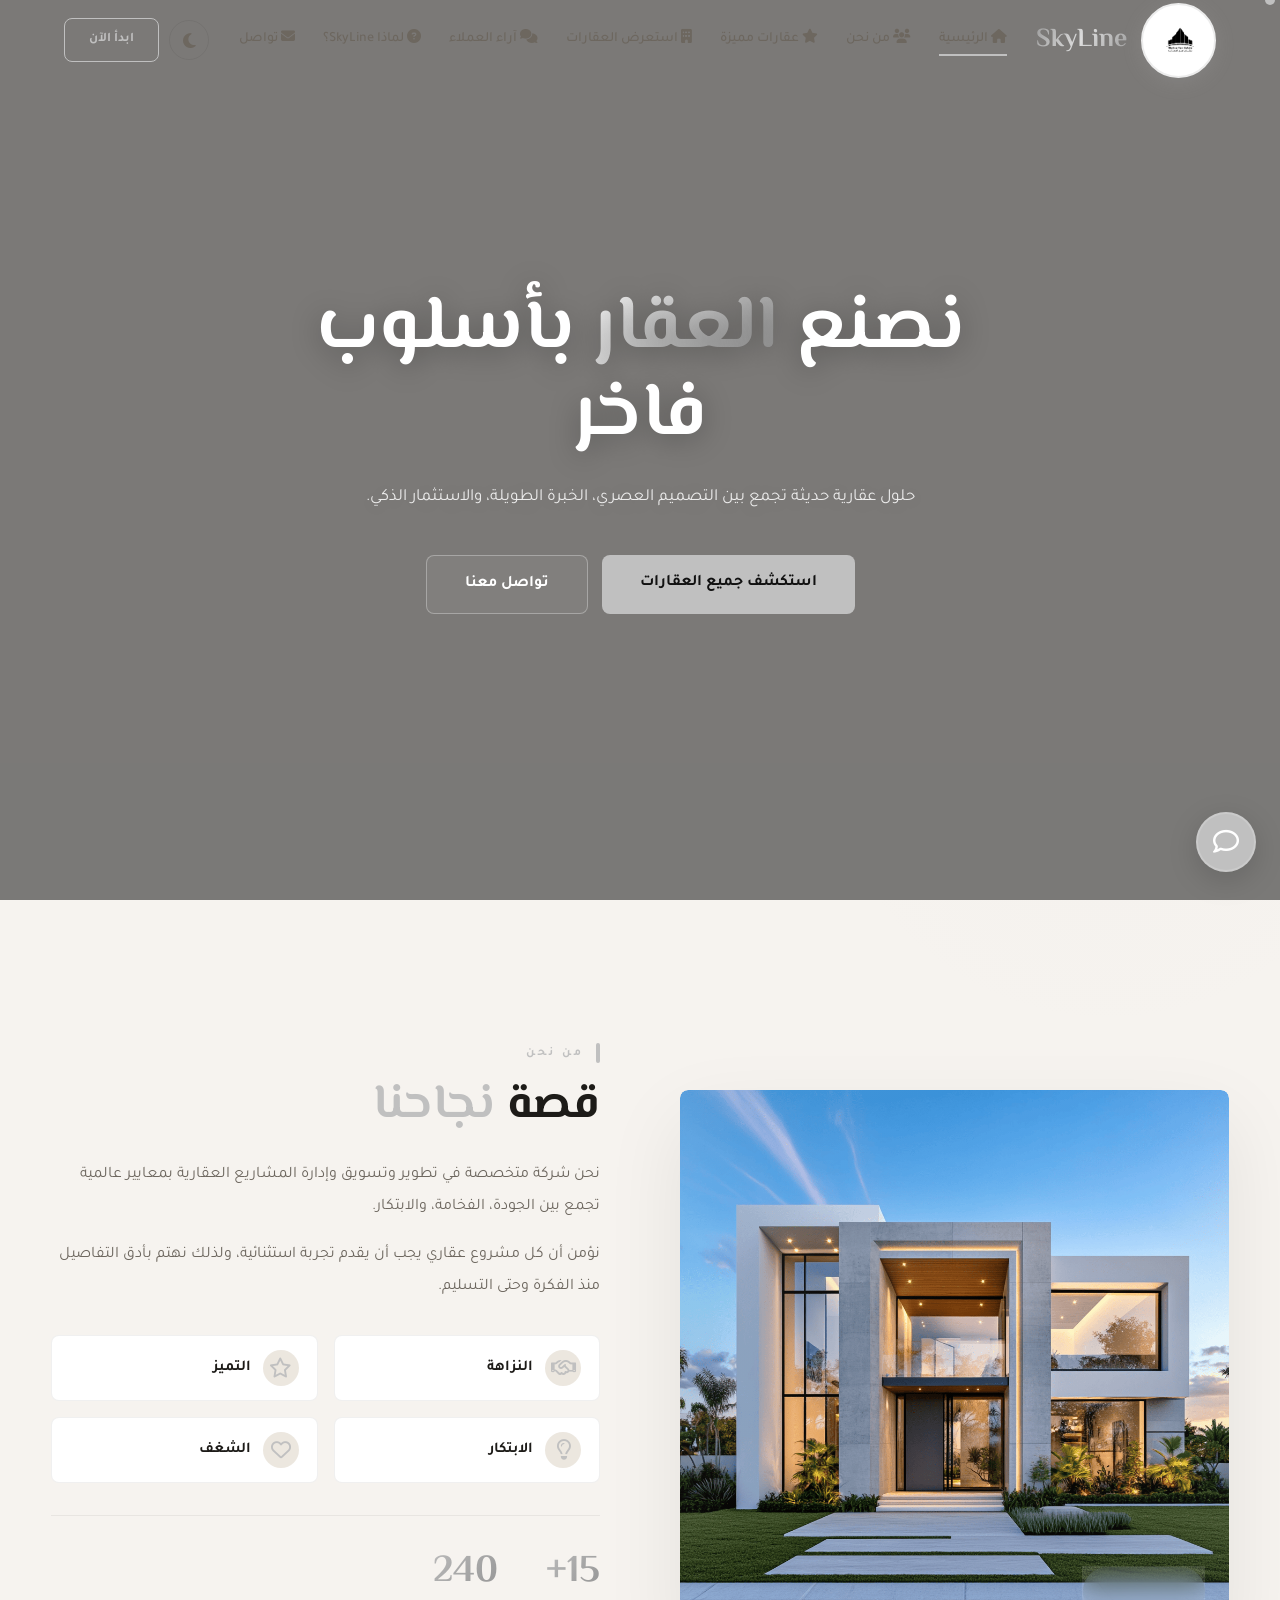
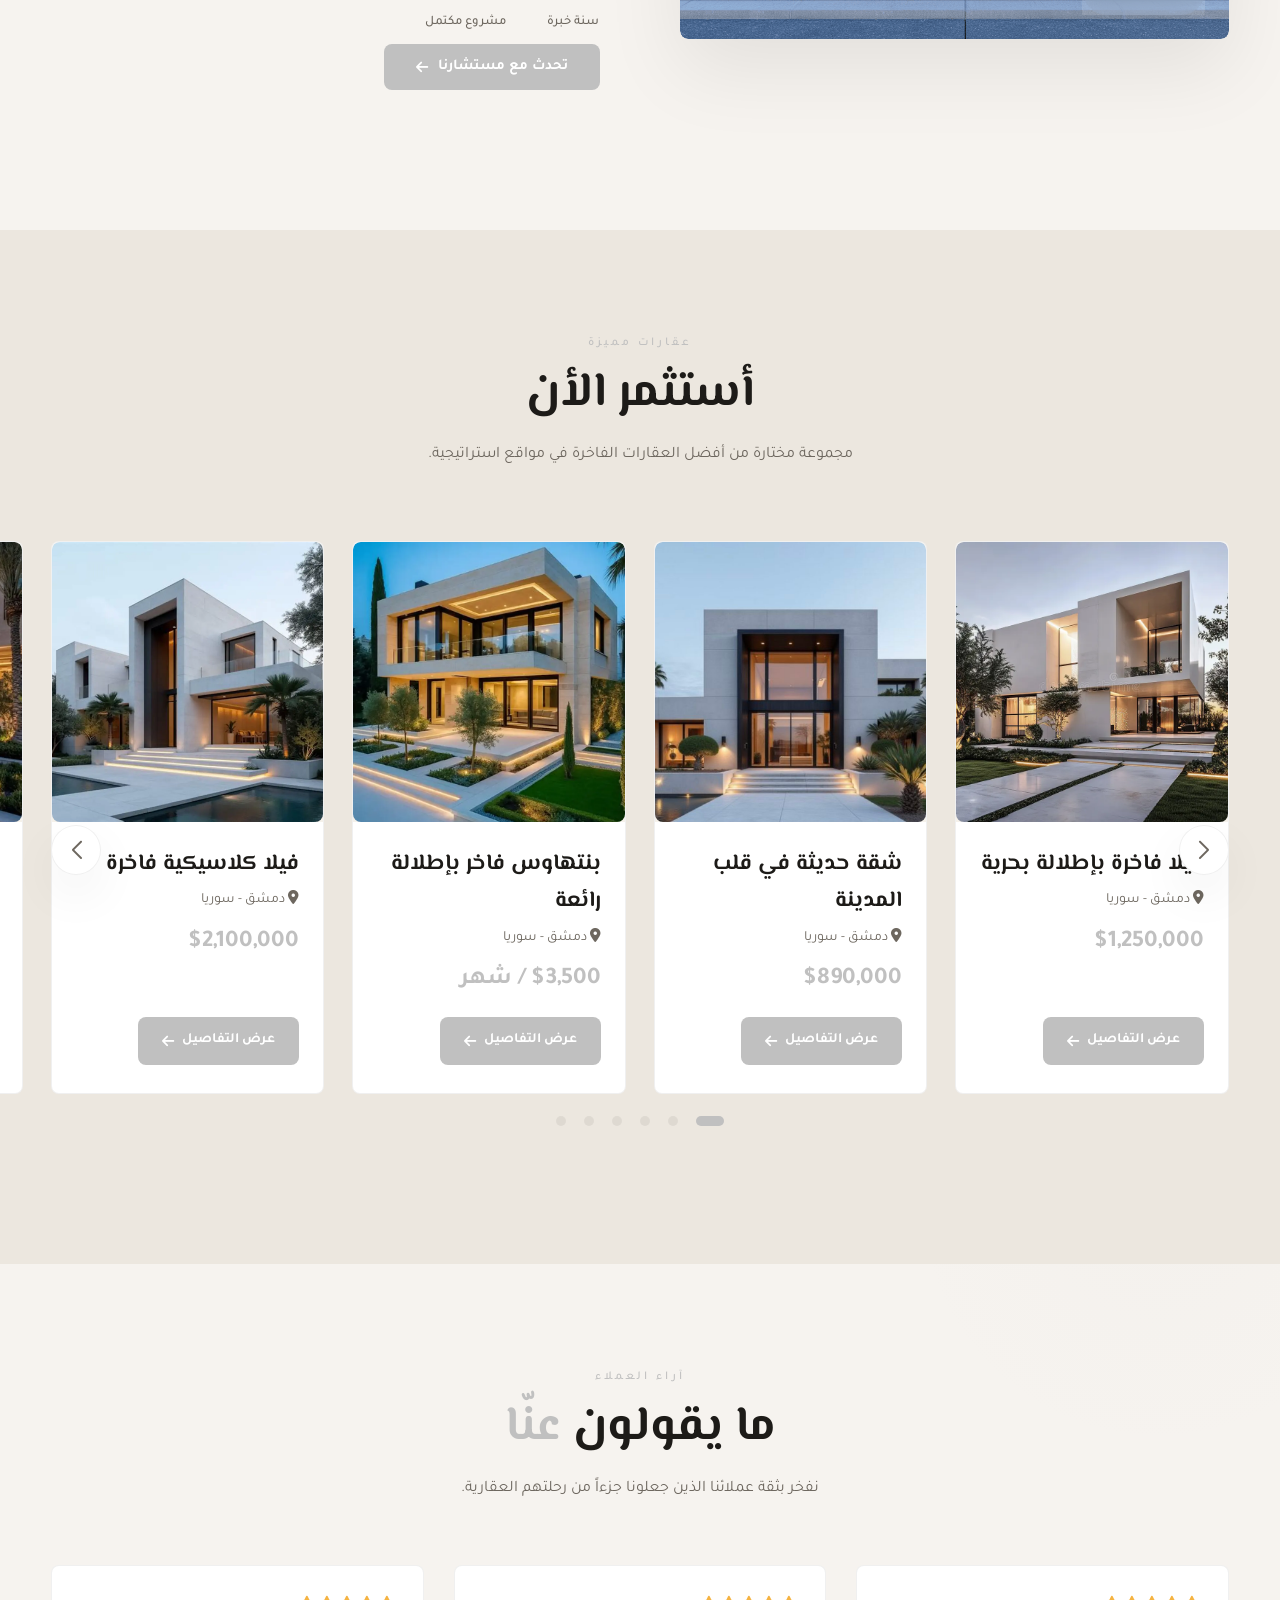
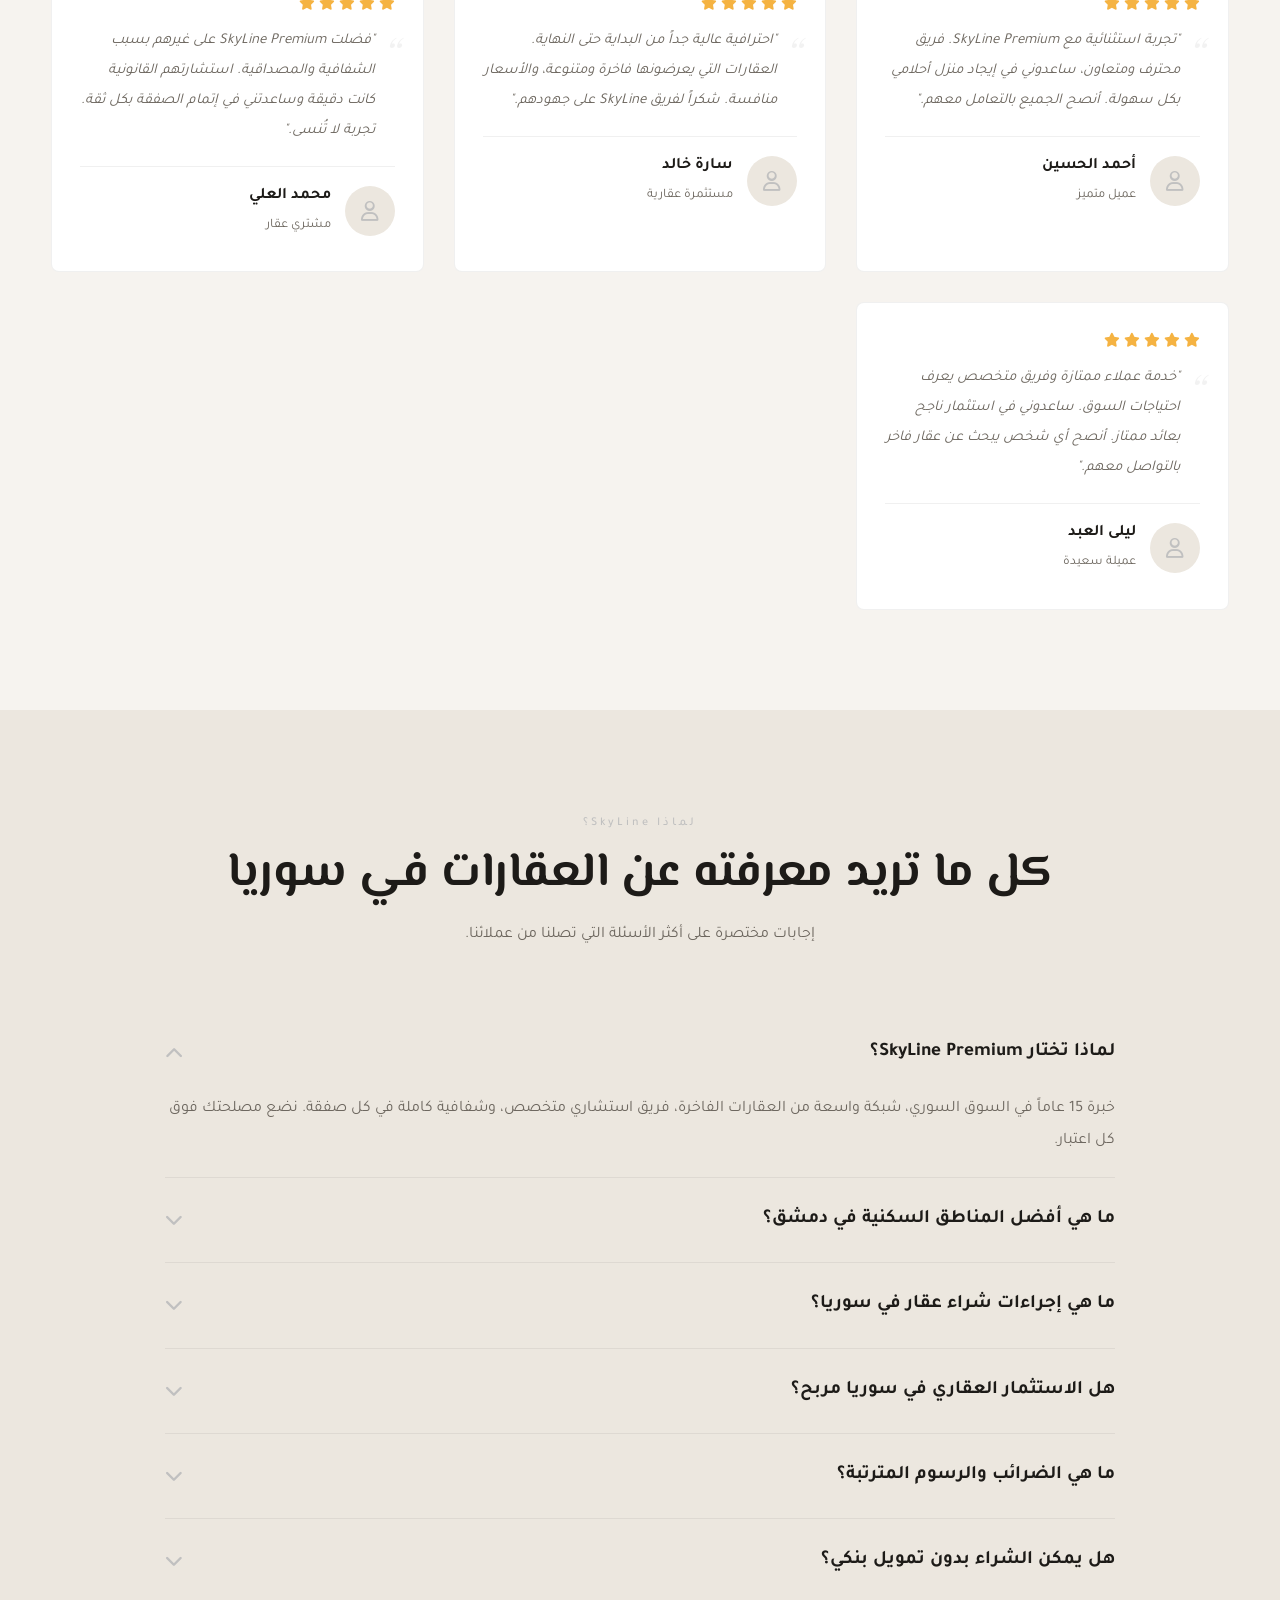
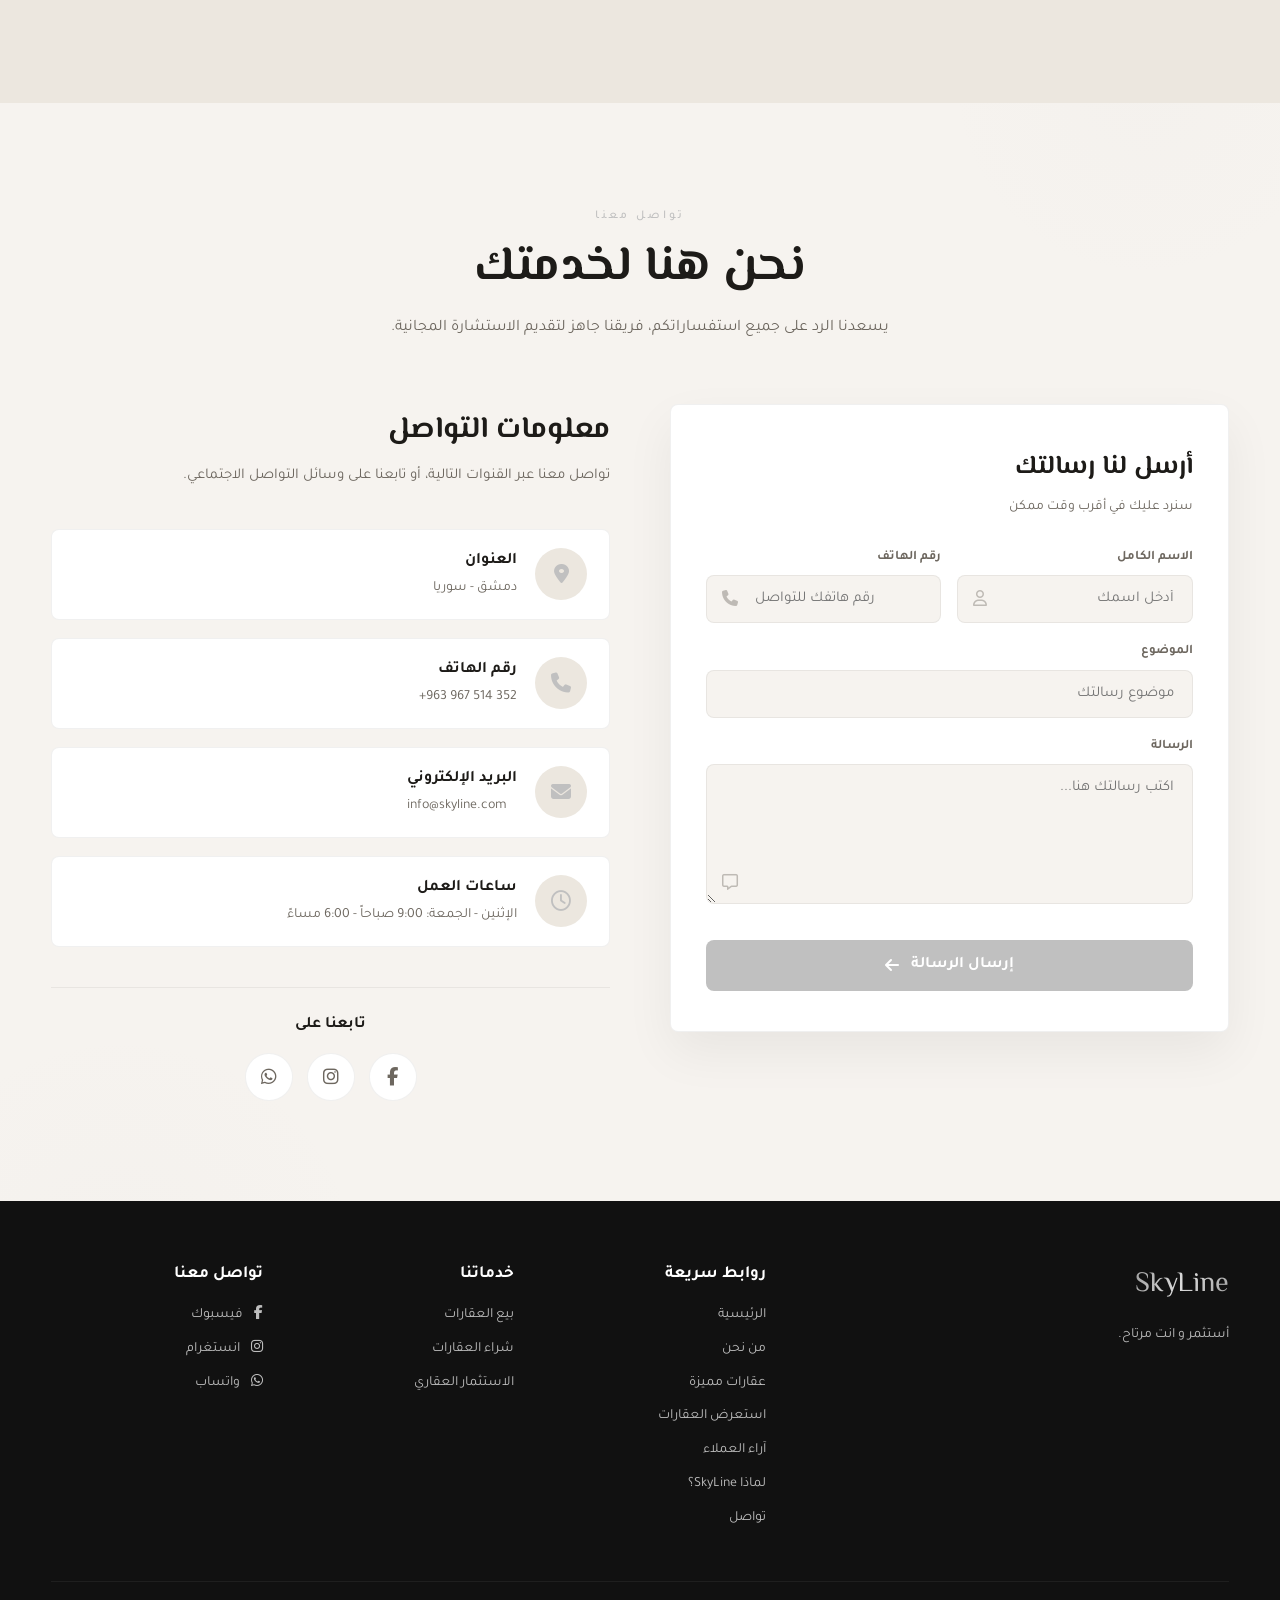
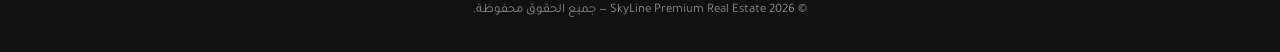
==== commit 3481cec0: "first commit" ====
--- a/index.html
+++ b/index.html
@@ -5,6 +5,11 @@
   <meta name="viewport" content="width=device-width, initial-scale=1.0" />
   <title>SkyLine Premium | العقارات الفاخرة</title>
 
+  <!-- ====== Favicon ====== -->
+  <link rel="icon" type="image/jpeg" sizes="32x32" href="img/90.jpg" />
+  <link rel="icon" type="image/jpeg" sizes="16x16" href="img/90.jpg" />
+  <link rel="apple-touch-icon" sizes="180x180" href="img/90.jpg" />
+
   <!-- ====== الخطوط ====== -->
   <link rel="preconnect" href="https://fonts.googleapis.com" />
   <link rel="preconnect" href="https://fonts.gstatic.com" crossorigin />
@@ -15,9 +20,7 @@
 
   <!-- ====== Swiper.js ====== -->
   <link rel="stylesheet" href="https://cdn.jsdelivr.net/npm/swiper@11/swiper-bundle.min.css" />
-  <link rel="stylesheet" href="css/index.css">
-
-  
+  <link rel="stylesheet" href="css/index.css" />
 </head>
 
 <body>
@@ -30,7 +33,7 @@
     <div class="loader-bar-wrap">
       <div class="loader-bar"></div>
     </div>
-    <p class="loader-text">نحن نبني ثقتك.. تفصيلاً تفصيلاً</p>
+    <p class="loader-text">أستثمر و انت مرتاح</p>
   </div>
 
   <!-- ===== المؤشر المخصص ===== -->
@@ -53,6 +56,7 @@
       <li><a href="#who"><i class="fa-solid fa-users"></i> من نحن</a></li>
       <li><a href="#featured"><i class="fa-solid fa-star"></i> عقارات مميزة</a></li>
       <li><a href="properties.html"><i class="fa-solid fa-building"></i> استعرض العقارات</a></li>
+      <li><a href="#testimonials"><i class="fa-solid fa-comments"></i> آراء العملاء</a></li>
       <li><a href="#faq"><i class="fa-solid fa-circle-question"></i> لماذا SkyLine؟</a></li>
       <li><a href="#contact"><i class="fa-solid fa-envelope"></i> تواصل</a></li>
     </ul>
@@ -117,9 +121,8 @@
           <div class="who-stats">
             <div class="who-stat"><h3>15+</h3><span>سنة خبرة</span></div>
             <div class="who-stat"><h3>240</h3><span>مشروع مكتمل</span></div>
-            <div class="who-stat"><h3>980+</h3><span>عميل سعيد</span></div>
-          </div>
-          <a href="#contact" class="who-btn">تحدث مع مستشارنا <i class="fa-solid fa-arrow-left"></i></a>
+          </div>
+          <button onclick="toggleChat()" class="who-btn">تحدث مع مستشارنا <i class="fa-solid fa-arrow-left"></i></button>
         </div>
       </div>
     </div>
@@ -130,14 +133,12 @@
     <div class="container">
       <div class="section-head">
         <small>عقارات مميزة</small>
-        <h2>اختر عقار أحلامك</h2>
+        <h2>أستثمر الأن</h2>
         <p>مجموعة مختارة من أفضل العقارات الفاخرة في مواقع استراتيجية.</p>
       </div>
 
-      <!-- ===== Swiper ===== -->
       <div class="swiper featured-swiper">
         <div class="swiper-wrapper">
-
           <!-- العقار 1 -->
           <div class="swiper-slide">
             <div class="featured-slide">
@@ -153,7 +154,6 @@
               </div>
             </div>
           </div>
-
           <!-- العقار 2 -->
           <div class="swiper-slide">
             <div class="featured-slide">
@@ -169,7 +169,6 @@
               </div>
             </div>
           </div>
-
           <!-- العقار 3 -->
           <div class="swiper-slide">
             <div class="featured-slide">
@@ -185,7 +184,6 @@
               </div>
             </div>
           </div>
-
           <!-- العقار 4 -->
           <div class="swiper-slide">
             <div class="featured-slide">
@@ -201,7 +199,6 @@
               </div>
             </div>
           </div>
-
           <!-- العقار 5 -->
           <div class="swiper-slide">
             <div class="featured-slide">
@@ -217,7 +214,6 @@
               </div>
             </div>
           </div>
-
           <!-- العقار 6 -->
           <div class="swiper-slide">
             <div class="featured-slide">
@@ -233,7 +229,6 @@
               </div>
             </div>
           </div>
-
         </div>
 
         <div class="swiper-button-next"></div>
@@ -243,9 +238,101 @@
     </div>
   </section>
 
-  <!-- ============================================================
-     القسم: لماذا SkyLine؟ + أسئلة عن العقارات في سوريا
-     ============================================================ -->
+  <!-- ===== آراء العملاء ===== -->
+  <section id="testimonials">
+    <div class="container">
+      <div class="section-head">
+        <small>آراء العملاء</small>
+        <h2>ما يقولون <span>عنّا</span></h2>
+        <p>نفخر بثقة عملائنا الذين جعلونا جزءاً من رحلتهم العقارية.</p>
+      </div>
+
+      <div class="testimonials-grid">
+        <!-- رأي 1 -->
+        <div class="testimonial-card">
+          <div class="testimonial-stars">
+            <i class="fa-solid fa-star"></i>
+            <i class="fa-solid fa-star"></i>
+            <i class="fa-solid fa-star"></i>
+            <i class="fa-solid fa-star"></i>
+            <i class="fa-solid fa-star"></i>
+          </div>
+          <p class="testimonial-text">"تجربة استثنائية مع SkyLine Premium. فريق محترف ومتعاون، ساعدوني في إيجاد منزل أحلامي بكل سهولة. أنصح الجميع بالتعامل معهم."</p>
+          <div class="testimonial-author">
+            <div class="testimonial-avatar">
+              <i class="fa-regular fa-user"></i>
+            </div>
+            <div>
+              <h4>أحمد الحسين</h4>
+              <span>عميل متميز</span>
+            </div>
+          </div>
+        </div>
+        <!-- رأي 2 -->
+        <div class="testimonial-card">
+          <div class="testimonial-stars">
+            <i class="fa-solid fa-star"></i>
+            <i class="fa-solid fa-star"></i>
+            <i class="fa-solid fa-star"></i>
+            <i class="fa-solid fa-star"></i>
+            <i class="fa-solid fa-star"></i>
+          </div>
+          <p class="testimonial-text">"احترافية عالية جداً من البداية حتى النهاية. العقارات التي يعرضونها فاخرة ومتنوعة، والأسعار منافسة. شكراً لفريق SkyLine على جهودهم."</p>
+          <div class="testimonial-author">
+            <div class="testimonial-avatar">
+              <i class="fa-regular fa-user"></i>
+            </div>
+            <div>
+              <h4>سارة خالد</h4>
+              <span>مستثمرة عقارية</span>
+            </div>
+          </div>
+        </div>
+        <!-- رأي 3 -->
+        <div class="testimonial-card">
+          <div class="testimonial-stars">
+            <i class="fa-solid fa-star"></i>
+            <i class="fa-solid fa-star"></i>
+            <i class="fa-solid fa-star"></i>
+            <i class="fa-solid fa-star"></i>
+            <i class="fa-solid fa-star"></i>
+          </div>
+          <p class="testimonial-text">"فضلت SkyLine Premium على غيرهم بسبب الشفافية والمصداقية. استشارتهم القانونية كانت دقيقة وساعدتني في إتمام الصفقة بكل ثقة. تجربة لا تُنسى."</p>
+          <div class="testimonial-author">
+            <div class="testimonial-avatar">
+              <i class="fa-regular fa-user"></i>
+            </div>
+            <div>
+              <h4>محمد العلي</h4>
+              <span>مشتري عقار</span>
+            </div>
+          </div>
+        </div>
+        <!-- رأي 4 -->
+        <div class="testimonial-card">
+          <div class="testimonial-stars">
+            <i class="fa-solid fa-star"></i>
+            <i class="fa-solid fa-star"></i>
+            <i class="fa-solid fa-star"></i>
+            <i class="fa-solid fa-star"></i>
+            <i class="fa-solid fa-star"></i>
+          </div>
+          <p class="testimonial-text">"خدمة عملاء ممتازة وفريق متخصص يعرف احتياجات السوق. ساعدوني في استثمار ناجح بعائد ممتاز. أنصح أي شخص يبحث عن عقار فاخر بالتواصل معهم."</p>
+          <div class="testimonial-author">
+            <div class="testimonial-avatar">
+              <i class="fa-regular fa-user"></i>
+            </div>
+            <div>
+              <h4>ليلى العبد</h4>
+              <span>عميلة سعيدة</span>
+            </div>
+          </div>
+        </div>
+      </div>
+    </div>
+  </section>
+
+  <!-- ===== لماذا SkyLine؟ ===== -->
   <section id="faq">
     <div class="container">
       <div class="section-head">
@@ -255,7 +342,6 @@
       </div>
 
       <div class="faq-grid">
-
         <div class="faq-item active">
           <div class="faq-question" onclick="toggleFaq(this)">
             <span>لماذا تختار SkyLine Premium؟</span>
@@ -265,7 +351,6 @@
             <p>خبرة 15 عاماً في السوق السوري، شبكة واسعة من العقارات الفاخرة، فريق استشاري متخصص، وشفافية كاملة في كل صفقة. نضع مصلحتك فوق كل اعتبار.</p>
           </div>
         </div>
-
         <div class="faq-item">
           <div class="faq-question" onclick="toggleFaq(this)">
             <span>ما هي أفضل المناطق السكنية في دمشق؟</span>
@@ -275,7 +360,6 @@
             <p><strong>المالكي، أبو رمانة، الربوة، واليرموك.</strong> المالكي وأبو رمانة من أعرق المناطق وأكثرها هدوءاً، الربوة توفر إطلالات طبيعية، واليرموك منطقة حيوية قريبة من الخدمات.</p>
           </div>
         </div>
-
         <div class="faq-item">
           <div class="faq-question" onclick="toggleFaq(this)">
             <span>ما هي إجراءات شراء عقار في سوريا؟</span>
@@ -285,7 +369,6 @@
             <p>تبدأ بتوقيع عقد ابتدائي، ثم التوجه إلى <strong>دائرة السجل العقاري</strong> لإتمام التسجيل. تحتاج هوية شخصية، وإثبات ملكية البائع، وعقد البيع النهائي. تستغرق العملية من أسبوعين إلى شهر.</p>
           </div>
         </div>
-
         <div class="faq-item">
           <div class="faq-question" onclick="toggleFaq(this)">
             <span>هل الاستثمار العقاري في سوريا مربح؟</span>
@@ -295,7 +378,6 @@
             <p>نعم، خاصة في دمشق وحلب. مع عودة الاستقرار، تشهد الأسعار ارتفاعاً تدريجياً. العائد على الإيجار في المناطق الحيوية يتراوح بين <strong>6% إلى 10%</strong> سنوياً.</p>
           </div>
         </div>
-
         <div class="faq-item">
           <div class="faq-question" onclick="toggleFaq(this)">
             <span>ما هي الضرائب والرسوم المترتبة؟</span>
@@ -305,7 +387,6 @@
             <p>تشمل <strong>رسوم التسجيل العقاري</strong> (حوالي 3% من قيمة العقار)، رسوم الطابع، وضريبة الأبنية السنوية. فريقنا القانوني يقدم استشارة تفصيلية قبل إتمام الصفقة.</p>
           </div>
         </div>
-
         <div class="faq-item">
           <div class="faq-question" onclick="toggleFaq(this)">
             <span>هل يمكن الشراء بدون تمويل بنكي؟</span>
@@ -315,14 +396,11 @@
             <p>نعم، يمكنك الشراء نقداً أو عبر خطة تقسيط مع البائع. نقدم في SkyLine Premium خدمات تسهيل الدفع مع مطورين موثوقين، بمقدم يبدأ من <strong>20%</strong> وتقسيط حتى 5 سنوات.</p>
           </div>
         </div>
-
       </div>
     </div>
   </section>
 
-  <!-- ============================================================
-     قسم تواصل معنا
-     ============================================================ -->
+  <!-- ===== تواصل معنا ===== -->
   <section id="contact">
     <div class="container contact-wrapper">
       <div class="section-head">
@@ -332,7 +410,6 @@
       </div>
 
       <div class="contact-grid">
-        <!-- نموذج الاتصال -->
         <div class="contact-form-box">
           <h3 class="form-title">أرسل لنا رسالتك</h3>
           <p class="form-subtitle">سنرد عليك في أقرب وقت ممكن</p>
@@ -345,14 +422,10 @@
                 <span class="input-icon"><i class="fa-regular fa-user"></i></span>
               </div>
               <div class="form-group">
-                <label>البريد الإلكتروني</label>
-                <input type="email" placeholder="بريدك الإلكتروني" required />
-                <span class="input-icon"><i class="fa-regular fa-envelope"></i></span>
-              </div>
-            </div>
-            <div class="form-group">
-              <label>رقم الهاتف</label>
-              <input type="tel" placeholder="رقم هاتفك للتواصل" />
+                <label>رقم الهاتف</label>
+                <input type="tel" placeholder="رقم هاتفك للتواصل" required />
+                <span class="input-icon"><i class="fa-solid fa-phone"></i></span>
+              </div>
             </div>
             <div class="form-group">
               <label>الموضوع</label>
@@ -370,48 +443,60 @@
           </form>
         </div>
 
-        <!-- معلومات الاتصال -->
         <div class="contact-info-box">
           <div class="info-head">
             <h3>معلومات التواصل</h3>
             <p>تواصل معنا عبر القنوات التالية، أو تابعنا على وسائل التواصل الاجتماعي.</p>
           </div>
 
-
-
-            <div class="contact-info-items">
-  <div class="info-item">
-    <div class="info-icon"><i class="fa-solid fa-location-dot"></i></div>
-    <div class="info-text">
-      <h4>العنوان</h4>
-      <p>دمشق - سوريا</p>
-    </div>
-  </div>
-
-  <div class="info-item">
-    <div class="info-icon"><i class="fa-solid fa-phone"></i></div>
-    <div class="info-text">
-      <h4>رقم الهاتف</h4>
-      <p dir="ltr">+963 123 456 789</p>  <!-- ← هنا التعديل -->
-    </div>
-  </div>
-
-  <div class="info-item">
-    <div class="info-icon"><i class="fa-solid fa-envelope"></i></div>
-    <div class="info-text">
-      <h4>البريد الإلكتروني</h4>
-      <p dir="ltr">info@skyline.com</p>
-    </div>
-  </div>
-
-  <div class="info-item">
-    <div class="info-icon"><i class="fa-regular fa-clock"></i></div>
-    <div class="info-text">
-      <h4>ساعات العمل</h4>
-      <p>الإثنين - الجمعة: 9:00 صباحاً - 6:00 مساءً</p>
-    </div>
-  </div>
-</div>
+          <div class="contact-info-items">
+            <div class="info-item">
+              <div class="info-icon"><i class="fa-solid fa-location-dot"></i></div>
+              <div class="info-text">
+                <h4>العنوان</h4>
+                <p>دمشق - سوريا</p>
+              </div>
+            </div>
+            <div class="info-item">
+              <div class="info-icon"><i class="fa-solid fa-phone"></i></div>
+              <div class="info-text">
+                <h4>رقم الهاتف</h4>
+                <p dir="ltr">+963 967 514 352</p>
+              </div>
+            </div>
+            <div class="info-item">
+              <div class="info-icon"><i class="fa-solid fa-envelope"></i></div>
+              <div class="info-text">
+                <h4>البريد الإلكتروني</h4>
+                <p dir="ltr">info@skyline.com</p>
+              </div>
+            </div>
+            <div class="info-item">
+              <div class="info-icon"><i class="fa-regular fa-clock"></i></div>
+              <div class="info-text">
+                <h4>ساعات العمل</h4>
+                <p>الإثنين - الجمعة: 9:00 صباحاً - 6:00 مساءً</p>
+              </div>
+            </div>
+          </div>
+
+          <div class="contact-social">
+            <h4 style="text-align: center;">تابعنا على</h4>
+            <div class="social-links" style="justify-content: center;">
+              <a href="https://www.facebook.com/skylinepremium" target="_blank" aria-label="فيسبوك">
+                <i class="fa-brands fa-facebook-f"></i>
+              </a>
+              <a href="https://www.instagram.com/skylinepremium" target="_blank" aria-label="انستغرام">
+                <i class="fa-brands fa-instagram"></i>
+              </a>
+              <a href="https://wa.me/963967514352" target="_blank" aria-label="واتساب">
+                <i class="fa-brands fa-whatsapp"></i>
+              </a>
+            </div>
+          </div>
+        </div>
+      </div>
+    </div>
   </section>
 
   <!-- ===== الفوتر ===== -->
@@ -420,7 +505,7 @@
       <div class="footer-grid">
         <div>
           <div class="footer-logo">SkyLine</div>
-          <p class="footer-about">حلول عقارية فاخرة بمعايير عالمية تجمع بين الجودة والابتكار والخبرة.</p>
+          <p class="footer-about">أستثمر و انت مرتاح.</p>
         </div>
         <div>
           <h3 style="margin-bottom:14px;font-size:17px;">روابط سريعة</h3>
@@ -429,6 +514,7 @@
             <a href="#who">من نحن</a>
             <a href="#featured">عقارات مميزة</a>
             <a href="properties.html">استعرض العقارات</a>
+            <a href="#testimonials">آراء العملاء</a>
             <a href="#faq">لماذا SkyLine؟</a>
             <a href="#contact">تواصل</a>
           </div>
@@ -439,6 +525,20 @@
             <a href="#">بيع العقارات</a>
             <a href="#">شراء العقارات</a>
             <a href="#">الاستثمار العقاري</a>
+          </div>
+        </div>
+        <div>
+          <h3 style="margin-bottom:14px;font-size:17px;">تواصل معنا</h3>
+          <div class="footer-links">
+            <a href="https://www.facebook.com/skylinepremium" target="_blank">
+              <i class="fa-brands fa-facebook-f" style="margin-left:8px;"></i> فيسبوك
+            </a>
+            <a href="https://www.instagram.com/skylinepremium" target="_blank">
+              <i class="fa-brands fa-instagram" style="margin-left:8px;"></i> انستغرام
+            </a>
+            <a href="https://wa.me/963967514352" target="_blank">
+              <i class="fa-brands fa-whatsapp" style="margin-left:8px;"></i> واتساب
+            </a>
           </div>
         </div>
       </div>
@@ -483,13 +583,8 @@
     </div>
   </div>
 
-  <!-- ============================================================
-     السكريبتات
-     ============================================================ -->
-  <script src="https://cdn.jsdelivr.net/npm/swiper@11/swiper-bundle.min.js">
-  </script>
-<script src="js/index.js"></script>
-  
+  <script src="https://cdn.jsdelivr.net/npm/swiper@11/swiper-bundle.min.js"></script>
+  <script src="js/index.js"></script>
 
 </body>
 </html>
--- a/css/index.css
+++ b/css/index.css
@@ -1,1999 +1,2194 @@
- /* ============================================================
-       CSS كامل – الصفحة الرئيسية
-       ============================================================ */
-
-    * {
-      margin: 0;
-      padding: 0;
-      box-sizing: border-box;
-    }
-
-    :root {
-      --silver: #c0c0c0;
-      --silver-light: #ececec;
-      --silver-dark: #8e8e8e;
-      --bg: #f6f3ef;
-      --bg2: #ece7df;
-      --surface: #ffffff;
-      --surface2: #f5f1ea;
-      --text: #1d1b18;
-      --text2: #6d675f;
-      --line: rgba(0, 0, 0, 0.06);
-      --glass: rgba(255, 255, 255, 0.7);
-      --shadow: 0 20px 50px rgba(0, 0, 0, 0.06);
-      --font-title: 'El Messiri', serif;
-      --font-body: 'Tajawal', sans-serif;
-      --radius: 8px;
-      --transition: 0.4s cubic-bezier(0.22, 1, 0.36, 1);
-    }
-
-    [data-theme="dark"] {
-      --bg: #121110;
-      --bg2: #181715;
-      --surface: #1d1c1a;
-      --surface2: #252321;
-      --text: #f3efe8;
-      --text2: #aea89f;
-      --line: rgba(255, 255, 255, 0.06);
-      --glass: rgba(20, 20, 20, 0.7);
-    }
-
-    html {
-      scroll-behavior: smooth;
-    }
-
-    body {
-      font-family: var(--font-body);
-      background: var(--bg);
-      color: var(--text);
-      overflow-x: hidden;
-      direction: rtl;
-      transition: 0.5s;
-      line-height: 1.7;
-    }
-
-    img {
-      display: block;
-      max-width: 100%;
-      border-radius: var(--radius);
-    }
-    a {
-      color: inherit;
-      text-decoration: none;
-    }
-    ul {
-      list-style: none;
-    }
-    button {
-      border: none;
-      background: none;
-      cursor: pointer;
-      font-family: inherit;
-    }
-
-    .container {
-      width: min(1360px, 92%);
-      margin: auto;
-    }
-
-    /* ============================================================
-       شاشة التحميل
-       ============================================================ */
-    .loader {
-      position: fixed;
-      inset: 0;
-      background: var(--bg);
-      display: flex;
-      flex-direction: column;
-      align-items: center;
-      justify-content: center;
-      z-index: 99999;
-      transition: 0.8s var(--transition);
-      gap: 28px;
-    }
-
-    .loader.hide {
-      opacity: 0;
-      visibility: hidden;
-      pointer-events: none;
-    }
-
-    .loader-logo {
-      width: 180px;
-      height: 180px;
-      border-radius: 50%;
-      background: #fff;
-      display: flex;
-      align-items: center;
-      justify-content: center;
-      box-shadow: 0 20px 50px rgba(0, 0, 0, 0.08);
-      border: 2px solid var(--silver-light);
-      animation: loaderPulse 1.8s ease-in-out infinite;
-    }
-
-    .loader-logo img {
-      width: 72%;
-    }
-
-    @keyframes loaderPulse {
-      0%,
-      100% {
-        transform: scale(1);
-      }
-      50% {
-        transform: scale(1.04);
-        box-shadow: 0 25px 60px rgba(192, 192, 192, 0.2);
-      }
-    }
-
-    .loader-bar-wrap {
-      width: 220px;
-      height: 3px;
-      background: rgba(192, 192, 192, 0.15);
-      border-radius: 10px;
-      overflow: hidden;
-      position: relative;
-    }
-
-    .loader-bar {
-      position: absolute;
-      right: 0;
-      top: 0;
-      height: 100%;
-      width: 0%;
-      background: linear-gradient(90deg, var(--silver-light), var(--silver), var(--silver-light));
-      border-radius: 10px;
-      animation: loadBar 1.6s ease-in-out infinite;
-    }
-
-    @keyframes loadBar {
-      0% {
-        width: 0%;
-        right: 0;
-        left: auto;
-      }
-      50% {
-        width: 70%;
-        right: 0;
-        left: auto;
-      }
-      100% {
-        width: 0%;
-        right: 100%;
-        left: auto;
-      }
-    }
-
-    .loader-text {
-      font-size: 15px;
-      letter-spacing: 2px;
-      color: var(--text2);
-      font-weight: 500;
-      font-family: var(--font-title);
-      margin-top: 6px;
-      opacity: 0.8;
-    }
-
-    /* ============================================================
-       الناف بار
-       ============================================================ */
-    .navbar {
-      position: fixed;
-      inset: 0 0 auto 0;
-      height: 80px;
-      display: flex;
-      align-items: center;
-      justify-content: space-between;
-      padding-inline: 5vw;
-      z-index: 999;
-      transition: 0.5s var(--transition);
-      transform: translateY(-100%);
-      opacity: 0;
-    }
-
-    .navbar.show {
-      transform: translateY(0);
-      opacity: 1;
-    }
-
-    .navbar.solid {
-      backdrop-filter: blur(18px);
-      background: var(--glass);
-      border-bottom: 1px solid var(--line);
-    }
-
-    .nav-logo {
-      display: flex;
-      align-items: center;
-      gap: 12px;
-    }
-
-    .nav-logo-badge {
-      width: 70px;
-      height: 70px;
-      border-radius: 50%;
-      background: #fff;
-      display: flex;
-      align-items: center;
-      justify-content: center;
-      overflow: hidden;
-      border: 2px solid var(--silver-light);
-      flex-shrink: 0;
-    }
-
-    .nav-logo-badge img {
-      width: 72%;
-    }
-
-    .nav-logo-text {
-      font-size: 24px;
-      font-family: var(--font-title);
-      background: linear-gradient(120deg, #999, #ddd, #999);
-      -webkit-background-clip: text;
-      -webkit-text-fill-color: transparent;
-      font-weight: 700;
-    }
-
-    .nav-links {
-      display: flex;
-      align-items: center;
-      gap: 28px;
-    }
-
-    .nav-links li {
-      position: relative;
-    }
-
-    .nav-links a {
-      font-size: 14px;
-      color: var(--text2);
-      transition: 0.35s;
-      font-weight: 500;
-      padding: 6px 0;
-      position: relative;
-    }
-
-    .nav-links a::after {
-      content: "";
-      position: absolute;
-      right: 0;
-      bottom: -4px;
-      width: 0;
-      height: 2px;
-      background: var(--silver);
-      transition: 0.5s cubic-bezier(0.22, 1, 0.36, 1);
-    }
-
-    .nav-links a:hover {
-      color: var(--silver);
-    }
-    .nav-links a:hover::after {
-      width: 100%;
-    }
-    .nav-links a.active {
-      color: var(--text2);
-    }
-    .nav-links a.active::after {
-      width: 100%;
-      background: var(--silver);
-      animation: activeSlide 0.6s cubic-bezier(0.22, 1, 0.36, 1);
-    }
-
-    @keyframes activeSlide {
-      0% {
-        width: 0;
-        right: 50%;
-      }
-      50% {
-        width: 100%;
-        right: 0;
-      }
-      100% {
-        width: 100%;
-        right: 0;
-      }
-    }
-
-    .nav-actions {
-      display: flex;
-      align-items: center;
-      gap: 10px;
-    }
-
-    .theme-toggle {
-      width: 40px;
-      height: 40px;
-      border-radius: 50%;
-      border: 1px solid var(--line);
-      display: flex;
-      align-items: center;
-      justify-content: center;
-      transition: 0.35s;
-      font-size: 17px;
-      color: var(--text2);
-    }
-    .theme-toggle:hover {
-      background: var(--silver);
-      color: #fff;
-    }
-
-    .nav-cta {
-      padding: 10px 24px;
-      border: 1.5px solid var(--silver);
-      border-radius: var(--radius);
-      color: var(--silver);
-      font-weight: 700;
-      transition: 0.35s;
-      font-size: 13px;
-    }
-    .nav-cta:hover {
-      background: var(--silver);
-      color: #fff;
-    }
-
-    .nav-burger {
-      display: none;
-      width: 40px;
-      height: 40px;
-      border-radius: var(--radius);
-      background: var(--silver);
-      color: #fff;
-      align-items: center;
-      justify-content: center;
-      font-size: 18px;
-      transition: 0.3s;
-    }
-    .nav-burger:hover {
-      background: var(--silver-dark);
-    }
-
-    .nav-overlay {
-      position: fixed;
-      inset: 0;
-      background: rgba(0, 0, 0, 0.35);
-      backdrop-filter: blur(3px);
-      opacity: 0;
-      visibility: hidden;
-      transition: 0.4s;
-      z-index: 998;
-    }
-    .nav-overlay.active {
-      opacity: 1;
-      visibility: visible;
-    }
-
-    .close-menu {
-      display: none;
-      font-size: 24px;
-      color: var(--text2);
-      padding: 8px 0 20px 0;
-      width: 100%;
-      text-align: right;
-      transition: 0.3s;
-    }
-    .close-menu:hover {
-      color: var(--text);
-    }
-
-    @media (max-width: 992px) {
-      .nav-links {
-        position: fixed;
-        top: 0;
-        right: -100%;
-        width: 310px;
-        max-width: 84%;
-        height: 100vh;
-        background: var(--glass);
-        backdrop-filter: blur(24px);
-        -webkit-backdrop-filter: blur(24px);
-        border-left: 1px solid var(--line);
-        display: flex;
-        flex-direction: column;
-        align-items: flex-start;
-        padding: 30px 32px 40px;
-        gap: 0;
-        transition: 0.5s var(--transition);
-        z-index: 999;
-        overflow-y: auto;
-        box-shadow: -20px 0 60px rgba(0, 0, 0, 0.06);
-      }
-      .nav-links.active {
-        right: 0;
-      }
-      .nav-links li {
-        width: 100%;
-      }
-      .nav-links a {
-        display: flex;
-        align-items: center;
-        width: 100%;
-        padding: 16px 0;
-        font-size: 17px;
-        border-bottom: 1px solid var(--line);
-        font-weight: 500;
-        color: var(--text2);
-        transition: 0.3s;
-        gap: 6px;
-      }
-      .nav-links a:hover {
-        color: var(--text);
-        padding-right: 6px;
-      }
-      .nav-links a::after {
-        display: none;
-      }
-      .nav-links a i {
-        margin-left: 14px;
-        width: 28px;
-        font-size: 18px;
-        color: #6d675f;
-        transition: 0.3s;
-      }
-      .nav-links a:hover i {
-        color: #1d1b18;
-      }
-      .nav-links a.active {
-        color: var(--text);
-        font-weight: 600;
-      }
-      .nav-links a.active i {
-        color: #1d1b18;
-      }
-      .close-menu {
-        display: block;
-      }
-      .nav-cta {
-        display: none;
-      }
-      .nav-burger {
-        display: flex;
-      }
-      .nav-logo-text {
-        font-size: 18px;
-      }
-      .nav-logo-badge {
-        width: 58px;
-        height: 58px;
-      }
-    }
-
-    @media (max-width: 480px) {
-      .navbar {
-        height: 68px;
-        padding-inline: 4vw;
-      }
-      .nav-logo-badge {
-        width: 52px;
-        height: 52px;
-      }
-      .nav-logo-text {
-        font-size: 16px;
-      }
-      .nav-links {
-        padding: 22px 22px 30px;
-        width: 280px;
-      }
-      .nav-links a {
-        font-size: 15px;
-        padding: 14px 0;
-      }
-      .nav-links a i {
-        font-size: 16px;
-        width: 24px;
-      }
-    }
-
-    /* ============================================================
-       الهيرو
-       ============================================================ */
-    #hero {
-      position: relative;
-      min-height: 100vh;
-      display: flex;
-      align-items: center;
-      justify-content: center;
-      text-align: center;
-      padding: 0 20px;
-      overflow: hidden;
-    }
-
-    .hero-video {
-      position: absolute;
-      inset: 0;
-      width: 100%;
-      height: 100%;
-      object-fit: cover;
-      z-index: 0;
-    }
-
-    .hero-video-mobile {
-      display: none;
-    }
-
-    @media (max-width: 768px) {
-      .hero-video-desktop {
-        display: none;
-      }
-      .hero-video-mobile {
-        display: block;
-      }
-    }
-
-    .hero-overlay {
-      position: absolute;
-      inset: 0;
-      background: rgba(0, 0, 0, 0.5);
-      z-index: 1;
-    }
-
-    .hero-content {
-      position: relative;
-      z-index: 2;
-      max-width: 780px;
-    }
-
-    .hero-content h1 {
-      font-family: var(--font-title);
-      font-size: clamp(38px, 6vw, 76px);
-      color: #fff;
-      line-height: 1.15;
-      margin-bottom: 20px;
-      text-shadow: 0 4px 30px rgba(0, 0, 0, 0.3);
-    }
-
-    .hero-content h1 span {
-      background: linear-gradient(135deg, #fff, var(--silver), #888);
-      -webkit-background-clip: text;
-      -webkit-text-fill-color: transparent;
-    }
-
-    .hero-content p {
-      color: rgba(255, 255, 255, 0.85);
-      font-size: 17px;
-      line-height: 2;
-      max-width: 580px;
-      margin: 0 auto 40px;
-      text-shadow: 0 2px 20px rgba(0, 0, 0, 0.2);
-    }
-
-    .hero-btns {
-      display: flex;
-      gap: 14px;
-      justify-content: center;
-      flex-wrap: wrap;
-    }
-
-    .hero-btn {
-      padding: 15px 38px;
-      border-radius: var(--radius);
-      font-weight: 700;
-      transition: 0.35s;
-      display: inline-block;
-    }
-
-    .hero-btn.primary {
-      background: var(--silver);
-      color: #111;
-    }
-    .hero-btn.primary:hover {
-      transform: translateY(-4px);
-      box-shadow: 0 16px 40px rgba(192, 192, 192, 0.25);
-    }
-
-    .hero-btn.secondary {
-      border: 1.5px solid rgba(255, 255, 255, 0.3);
-      color: #fff;
-      backdrop-filter: blur(4px);
-      background: rgba(255, 255, 255, 0.05);
-    }
-    .hero-btn.secondary:hover {
-      background: #fff;
-      color: #111;
-      border-color: #fff;
-    }
-
-    /* ============================================================
-       من نحن
-       ============================================================ */
-    #who {
-      padding: 120px 0;
-      background: var(--bg);
-      position: relative;
-      overflow: hidden;
-    }
-
-    #who::before {
-      content: "";
-      position: absolute;
-      top: -50%;
-      right: -10%;
-      width: 600px;
-      height: 600px;
-      background: radial-gradient(circle, rgba(192, 192, 192, 0.04), transparent 70%);
-      border-radius: 50%;
-      z-index: 0;
-      animation: floatBg 12s ease-in-out infinite;
-    }
-
-    @keyframes floatBg {
-      0%,
-      100% {
-        transform: translate(0, 0) scale(1);
-      }
-      33% {
-        transform: translate(-30px, 20px) scale(1.05);
-      }
-      66% {
-        transform: translate(20px, -10px) scale(0.95);
-      }
-    }
-
-    .who-wrapper {
-      position: relative;
-      z-index: 1;
-    }
-
-    .who-grid {
-      display: grid;
-      grid-template-columns: 1fr 1fr;
-      gap: 80px;
-      align-items: center;
-    }
-
-    .who-image-wrapper {
-      position: relative;
-      border-radius: var(--radius);
-      overflow: hidden;
-      box-shadow: 0 30px 80px rgba(0, 0, 0, 0.08);
-    }
-
-    .who-image-wrapper::before {
-      content: "";
-      position: absolute;
-      inset: 0;
-      background: linear-gradient(135deg, rgba(192, 192, 192, 0.15), transparent 50%, rgba(192, 192, 192, 0.05));
-      z-index: 1;
-      pointer-events: none;
-    }
-
-    .who-image-wrapper::after {
-      content: "";
-      position: absolute;
-      inset: -3px;
-      border-radius: calc(var(--radius) + 2px);
-      background: linear-gradient(135deg, transparent 40%, var(--silver), transparent 60%);
-      z-index: -1;
-      animation: borderGlow 4s ease-in-out infinite;
-      background-size: 300% 300%;
-    }
-
-    @keyframes borderGlow {
-      0% {
-        background-position: 0% 50%;
-        opacity: 0.3;
-      }
-      50% {
-        background-position: 100% 50%;
-        opacity: 0.8;
-      }
-      100% {
-        background-position: 0% 50%;
-        opacity: 0.3;
-      }
-    }
-
-    .who-image {
-      position: relative;
-      overflow: hidden;
-      border-radius: var(--radius);
-      transform: scale(1);
-      transition: transform 0.8s var(--transition);
-    }
-
-    .who-image:hover {
-      transform: scale(1.02);
-    }
-
-    .who-image img {
-      width: 100%;
-      height: 100%;
-      min-height: 400px;
-      object-fit: cover;
-      display: block;
-      transition: transform 1.2s var(--transition);
-    }
-
-    .who-image:hover img {
-      transform: scale(1.06);
-    }
-
-    .who-image-shimmer {
-      position: absolute;
-      top: 0;
-      left: -100%;
-      width: 60%;
-      height: 100%;
-      background: linear-gradient(90deg, transparent, rgba(255, 255, 255, 0.12), transparent);
-      transform: skewX(-20deg);
-      animation: shimmer 4s ease-in-out infinite;
-      z-index: 2;
-      pointer-events: none;
-    }
-
-    @keyframes shimmer {
-      0% {
-        left: -100%;
-      }
-      100% {
-        left: 200%;
-      }
-    }
-
-    .who-image-badge {
-      position: absolute;
-      bottom: 24px;
-      right: 24px;
-      z-index: 3;
-      background: rgba(255, 255, 255, 0.12);
-      backdrop-filter: blur(12px);
-      -webkit-backdrop-filter: blur(12px);
-      border: 1px solid rgba(255, 255, 255, 0.15);
-      padding: 12px 20px;
-      border-radius: 30px;
-      color: #fff;
-      font-size: 13px;
-      font-weight: 600;
-      letter-spacing: 1px;
-      display: flex;
-      align-items: center;
-      gap: 10px;
-      animation: fadeInUp 1s ease 0.6s both;
-    }
-
-    .who-image-badge i {
-      font-size: 16px;
-      color: var(--silver);
-    }
-
-    @keyframes fadeInUp {
-      0% {
-        opacity: 0;
-        transform: translateY(20px);
-      }
-      100% {
-        opacity: 1;
-        transform: translateY(0);
-      }
-    }
-
-    .who-content {
-      padding: 20px 0;
-    }
-
-    .who-content .who-tag {
-      display: inline-block;
-      color: var(--silver);
-      letter-spacing: 3px;
-      font-size: 12px;
-      font-weight: 600;
-      margin-bottom: 14px;
-      position: relative;
-      padding-right: 16px;
-    }
-
-    .who-content .who-tag::before {
-      content: "";
-      position: absolute;
-      right: 0;
-      top: 50%;
-      transform: translateY(-50%);
-      width: 4px;
-      height: 20px;
-      background: var(--silver);
-      border-radius: 2px;
-    }
-
-    .who-content h2 {
-      font-size: 48px;
-      font-family: var(--font-title);
-      margin-bottom: 24px;
-      line-height: 1.2;
-    }
-
-    .who-content h2 span {
-      color: var(--silver);
-    }
-
-    .who-content p {
-      color: var(--text2);
-      line-height: 2;
-      font-size: 16px;
-      margin-bottom: 16px;
-    }
-
-    .who-content p:last-of-type {
-      margin-bottom: 32px;
-    }
-
-    .who-values {
-      display: grid;
-      grid-template-columns: 1fr 1fr;
-      gap: 16px;
-      margin: 28px 0 32px;
-    }
-
-    .who-value {
-      display: flex;
-      align-items: center;
-      gap: 12px;
-      padding: 14px 18px;
-      background: var(--surface);
-      border: 1px solid var(--line);
-      border-radius: var(--radius);
-      transition: 0.4s var(--transition);
-    }
-
-    .who-value:hover {
-      transform: translateY(-4px);
-      border-color: var(--silver);
-      box-shadow: var(--shadow);
-    }
-
-    .who-value i {
-      font-size: 20px;
-      color: var(--silver);
-      width: 36px;
-      height: 36px;
-      display: flex;
-      align-items: center;
-      justify-content: center;
-      background: var(--bg2);
-      border-radius: 50%;
-    }
-
-    .who-value span {
-      font-size: 15px;
-      font-weight: 600;
-    }
-
-    .who-stats {
-      display: flex;
-      gap: 40px;
-      margin-top: 10px;
-      flex-wrap: wrap;
-      padding-top: 24px;
-      border-top: 1px solid var(--line);
-    }
-
-    .who-stat {
-      text-align: center;
-    }
-
-    .who-stat h3 {
-      font-size: 38px;
-      font-family: var(--font-title);
-      color: var(--silver);
-      margin-bottom: 4px;
-      background: linear-gradient(135deg, var(--silver), var(--silver-dark));
-      -webkit-background-clip: text;
-      -webkit-text-fill-color: transparent;
-    }
-
-    .who-stat span {
-      color: var(--text2);
-      font-size: 13px;
-      font-weight: 500;
-    }
-
-    .who-btn {
-      display: inline-flex;
-      align-items: center;
-      gap: 10px;
-      padding: 14px 32px;
-      background: var(--silver);
-      color: #fff;
-      border-radius: var(--radius);
-      font-weight: 700;
-      transition: 0.35s;
-      margin-top: 8px;
-      font-size: 15px;
-    }
-
-    .who-btn:hover {
-      background: var(--silver-dark);
-      transform: translateX(-6px);
-      gap: 16px;
-    }
-
-    .who-btn i {
-      font-size: 14px;
-    }
-
-    @media (max-width: 992px) {
-      .who-grid {
-        grid-template-columns: 1fr;
-        gap: 50px;
-      }
-      .who-image img {
-        min-height: 300px;
-      }
-      .who-content {
-        text-align: center;
-      }
-      .who-content .who-tag::before {
-        display: none;
-      }
-      .who-values {
-        justify-content: center;
-      }
-      .who-stats {
-        justify-content: center;
-      }
-      .who-image-badge {
-        bottom: 16px;
-        right: 16px;
-        font-size: 11px;
-        padding: 10px 16px;
-      }
-    }
-
-    @media (max-width: 600px) {
-      #who {
-        padding: 80px 0;
-      }
-      .who-content h2 {
-        font-size: 34px;
-      }
-      .who-image img {
-        min-height: 220px;
-      }
-      .who-values {
-        grid-template-columns: 1fr;
-      }
-      .who-stats {
-        gap: 24px;
-      }
-      .who-stat h3 {
-        font-size: 30px;
-      }
-      .who-image-badge {
-        bottom: 12px;
-        right: 12px;
-        font-size: 10px;
-        padding: 8px 14px;
-      }
-      .who-image-badge i {
-        font-size: 12px;
-      }
-    }
-
-    /* ============================================================
-       عقارات مميزة – Swiper.js
-       ============================================================ */
-    #featured {
-      background: var(--bg2);
-      padding: 100px 0;
-      overflow: hidden;
-    }
-
-    .section-head {
-      text-align: center;
-      margin-bottom: 60px;
-    }
-
-    .section-head small {
-      display: inline-block;
-      color: var(--silver);
-      letter-spacing: 3px;
-      font-size: 12px;
-      margin-bottom: 12px;
-      font-weight: 500;
-    }
-
-    .section-head h2 {
-      font-size: clamp(30px, 4vw, 48px);
-      font-family: var(--font-title);
-      line-height: 1.2;
-      margin-bottom: 16px;
-    }
-
-    .section-head p {
-      max-width: 580px;
-      margin: 0 auto;
-      color: var(--text2);
-      font-size: 16px;
-      line-height: 2;
-    }
-
-    .featured-swiper {
-      padding: 10px 0 30px;
-      overflow: visible !important;
-    }
-
-    @media (max-width: 600px) {
-      .featured-swiper {
-        padding-left: 16px;
-        padding-right: 16px;
-      }
-    }
-
-    .featured-swiper .swiper-wrapper {
-      align-items: stretch;
-    }
-
-    .featured-swiper .swiper-slide {
-      height: auto;
-    }
-
-    .featured-slide {
-      height: 100%;
-      background: var(--surface);
-      border-radius: var(--radius);
-      overflow: hidden;
-      border: 1px solid var(--line);
-      transition: 0.4s var(--transition);
-      cursor: pointer;
-      display: flex;
-      flex-direction: column;
-    }
-
-    .featured-slide:hover {
-      transform: translateY(-6px);
-      box-shadow: var(--shadow);
-    }
-
-    .featured-slide-image {
-      position: relative;
-      overflow: hidden;
-      height: 280px;
-      cursor: zoom-in;
-      flex-shrink: 0;
-      background: var(--surface2);
-    }
-
-    .featured-slide-image img {
-      width: 100%;
-      height: 100%;
-      object-fit: cover;
-      object-position: center;
-      transition: transform 0.6s var(--transition);
-      display: block;
-    }
-
-    .featured-slide:hover .featured-slide-image img {
-      transform: scale(1.05);
-    }
-
-    .featured-slide-image .zoom-icon {
-      position: absolute;
-      bottom: 16px;
-      left: 16px;
-      width: 44px;
-      height: 44px;
-      background: rgba(255, 255, 255, 0.15);
-      backdrop-filter: blur(8px);
-      -webkit-backdrop-filter: blur(8px);
-      border-radius: 50%;
-      display: flex;
-      align-items: center;
-      justify-content: center;
-      color: #fff;
-      font-size: 16px;
-      opacity: 0;
-      transform: scale(0.8);
-      transition: 0.35s var(--transition);
-      border: 1px solid rgba(255, 255, 255, 0.1);
-    }
-
-    .featured-slide:hover .zoom-icon {
-      opacity: 1;
-      transform: scale(1);
-    }
-
-    .featured-slide-body {
-      padding: 24px 24px 28px;
-      flex: 1;
-      display: flex;
-      flex-direction: column;
-    }
-
-    .featured-slide-body h3 {
-      font-family: var(--font-title);
-      font-size: 22px;
-      margin-bottom: 6px;
-    }
-
-    .featured-slide-body .location {
-      color: var(--text2);
-      font-size: 14px;
-      margin-bottom: 10px;
-    }
-
-    .featured-slide-body .price {
-      color: var(--silver);
-      font-size: 24px;
-      font-weight: 700;
-      margin-bottom: 16px;
-    }
-
-    .featured-slide-body .details-btn {
-      display: inline-flex;
-      align-items: center;
-      gap: 8px;
-      padding: 12px 24px;
-      background: var(--silver);
-      color: #fff;
-      border-radius: var(--radius);
-      font-weight: 600;
-      transition: 0.35s;
-      font-size: 14px;
-      margin-top: auto;
-      align-self: flex-start;
-    }
-
-    .featured-slide-body .details-btn:hover {
-      background: var(--silver-dark);
-      gap: 14px;
-    }
-
-    .featured-swiper .swiper-button-prev,
-    .featured-swiper .swiper-button-next {
-      width: 50px;
-      height: 50px;
-      border-radius: 50%;
-      background: var(--surface);
-      border: 1px solid var(--line);
-      color: var(--text2);
-      transition: 0.35s;
-      box-shadow: var(--shadow);
-    }
-
-    .featured-swiper .swiper-button-prev::after,
-    .featured-swiper .swiper-button-next::after {
-      font-size: 18px;
-      font-weight: 700;
-    }
-
-    .featured-swiper .swiper-button-prev:hover,
-    .featured-swiper .swiper-button-next:hover {
-      background: var(--silver);
-      color: #fff;
-      border-color: var(--silver);
-    }
-
-    .featured-swiper .swiper-button-prev {
-      right: 0;
-      left: auto;
-    }
-
-    .featured-swiper .swiper-button-next {
-      left: 0;
-      right: auto;
-    }
-
-    @media (max-width: 768px) {
-      .featured-swiper .swiper-button-prev,
-      .featured-swiper .swiper-button-next {
-        display: none;
-      }
-    }
-
-    .featured-swiper .swiper-pagination {
-      position: relative;
-      margin-top: 30px;
-      display: flex;
-      justify-content: center;
-      gap: 10px;
-    }
-
-    .featured-swiper .swiper-pagination-bullet {
-      width: 10px;
-      height: 10px;
-      background: var(--line);
-      opacity: 1;
-      border-radius: 50%;
-      transition: 0.4s var(--transition);
-    }
-
-    .featured-swiper .swiper-pagination-bullet-active {
-      background: var(--silver);
-      width: 28px;
-      border-radius: 20px;
-    }
-
-    /* ============================================================
-       الأسئلة الشائعة – FAQ
-       ============================================================ */
-    #faq {
-      background: var(--bg);
-      padding: 100px 0;
-    }
-
-    .faq-grid {
-      max-width: 950px;
-      margin: 0 auto;
-    }
-
-    .faq-item {
-      border-bottom: 1px solid var(--line);
-      padding: 20px 0;
-      transition: 0.3s;
-    }
-
-    .faq-item:last-child {
-      border-bottom: none;
-    }
-
-    .faq-question {
-      display: flex;
-      justify-content: space-between;
-      align-items: center;
-      cursor: pointer;
-      padding: 6px 0;
-      font-size: 19px;
-      font-weight: 600;
-      color: var(--text);
-      transition: 0.3s;
-      gap: 20px;
-    }
-
-    .faq-question:hover {
-      color: var(--silver);
-    }
-
-    .faq-question span {
-      flex: 1;
-    }
-
-    .faq-icon {
-      font-size: 18px;
-      color: var(--silver);
-      transition: 0.4s var(--transition);
-      flex-shrink: 0;
-    }
-
-    .faq-item.active .faq-icon {
-      transform: rotate(180deg);
-    }
-
-    .faq-answer {
-      max-height: 0;
-      overflow: hidden;
-      transition: 0.5s cubic-bezier(0.22, 1, 0.36, 1);
-      color: var(--text2);
-      line-height: 2;
-      font-size: 16px;
-    }
-
-    .faq-item.active .faq-answer {
-      max-height: 500px;
-      padding-top: 18px;
-    }
-
-    .faq-answer strong {
-      color: var(--silver);
-      font-weight: 700;
-    }
-
-    @media (max-width: 600px) {
-      .faq-question {
-        font-size: 16px;
-      }
-      .faq-answer {
-        font-size: 14px;
-      }
-    }
-
-    /* ============================================================
-       قسم تواصل معنا – تصميم راقي
-       ============================================================ */
-    #contact {
-      background: var(--bg);
-      padding: 100px 0;
-      position: relative;
-      overflow: hidden;
-    }
-
-    #contact::before {
-      content: "";
-      position: absolute;
-      bottom: -30%;
-      left: -10%;
-      width: 500px;
-      height: 500px;
-      background: radial-gradient(circle, rgba(192, 192, 192, 0.04), transparent 70%);
-      border-radius: 50%;
-      z-index: 0;
-      animation: floatBg 15s ease-in-out infinite;
-    }
-
-    #contact::after {
-      content: "";
-      position: absolute;
-      top: -20%;
-      right: -5%;
-      width: 400px;
-      height: 400px;
-      background: radial-gradient(circle, rgba(192, 192, 192, 0.03), transparent 70%);
-      border-radius: 50%;
-      z-index: 0;
-      animation: floatBg 18s ease-in-out infinite reverse;
-    }
-
-    .contact-wrapper {
-      position: relative;
-      z-index: 1;
-    }
-
-    .contact-grid {
-      display: grid;
-      grid-template-columns: 1fr 1fr;
-      gap: 60px;
-      align-items: start;
-    }
-
-    .contact-form-box {
-      background: var(--surface);
-      border: 1px solid var(--line);
-      border-radius: var(--radius);
-      padding: 40px 35px;
-      box-shadow: var(--shadow);
-      transition: 0.4s var(--transition);
-    }
-
-    .contact-form-box:hover {
-      box-shadow: 0 30px 70px rgba(0, 0, 0, 0.06);
-    }
-
-    .contact-form-box .form-title {
-      font-family: var(--font-title);
-      font-size: 26px;
-      margin-bottom: 6px;
-    }
-
-    .contact-form-box .form-subtitle {
-      color: var(--text2);
-      font-size: 14px;
-      margin-bottom: 28px;
-    }
-
-    .contact-form {
-      display: flex;
-      flex-direction: column;
-      gap: 18px;
-    }
-
-    .contact-form .form-row {
-      display: grid;
-      grid-template-columns: 1fr 1fr;
-      gap: 16px;
-    }
-
-    .contact-form .form-group {
-      position: relative;
-    }
-
-    .contact-form .form-group label {
-      display: block;
-      font-size: 13px;
-      font-weight: 600;
-      color: var(--text2);
-      margin-bottom: 6px;
-    }
-
-    .contact-form .form-group input,
-    .contact-form .form-group textarea {
-      width: 100%;
-      padding: 14px 18px;
-      background: var(--bg);
-      border: 1.5px solid var(--line);
-      border-radius: var(--radius);
-      color: var(--text);
-      transition: 0.35s;
-      font-family: inherit;
-      font-size: 15px;
-    }
-
-    .contact-form .form-group input:focus,
-    .contact-form .form-group textarea:focus {
-      border-color: var(--silver);
-      outline: none;
-      background: var(--surface);
-      box-shadow: 0 0 0 4px rgba(192, 192, 192, 0.08);
-    }
-
-    .contact-form .form-group textarea {
-      min-height: 140px;
-      resize: vertical;
-    }
-
-    .contact-form .form-group .input-icon {
-      position: absolute;
-      left: 16px;
-      top: 42px;
-      color: var(--text2);
-      opacity: 0.4;
-      font-size: 16px;
-      pointer-events: none;
-      transition: 0.3s;
-    }
-
-    .contact-form .form-group input:focus~.input-icon,
-    .contact-form .form-group textarea:focus~.input-icon {
-      opacity: 0.8;
-      color: var(--silver);
-    }
-
-    .contact-form .form-group .input-icon-bottom {
-      position: absolute;
-      left: 16px;
-      bottom: 16px;
-      color: var(--text2);
-      opacity: 0.4;
-      font-size: 16px;
-      pointer-events: none;
-      transition: 0.3s;
-    }
-
-    .contact-form .form-group textarea:focus~.input-icon-bottom {
-      opacity: 0.8;
-      color: var(--silver);
-    }
-
-    .contact-btn {
-      padding: 16px 32px;
-      background: var(--silver);
-      color: #fff;
-      font-weight: 700;
-      border-radius: var(--radius);
-      transition: 0.35s;
-      font-size: 16px;
-      display: inline-flex;
-      align-items: center;
-      justify-content: center;
-      gap: 12px;
-      cursor: pointer;
-      border: none;
-      margin-top: 6px;
-    }
-
-    .contact-btn:hover {
-      background: var(--silver-dark);
-      transform: translateY(-2px);
-      box-shadow: 0 12px 35px rgba(192, 192, 192, 0.25);
-      gap: 16px;
-    }
-
-    .contact-info-box {
-      display: flex;
-      flex-direction: column;
-      gap: 30px;
-    }
-
-    .contact-info-box .info-head {
-      margin-bottom: 10px;
-    }
-
-    .contact-info-box .info-head h3 {
-      font-family: var(--font-title);
-      font-size: 30px;
-      margin-bottom: 8px;
-    }
-
-    .contact-info-box .info-head p {
-      color: var(--text2);
-      font-size: 15px;
-    }
-
-    .contact-info-items {
-      display: flex;
-      flex-direction: column;
-      gap: 18px;
-    }
-
-    .info-item {
-      display: flex;
-      align-items: center;
-      gap: 18px;
-      padding: 18px 22px;
-      background: var(--surface);
-      border: 1px solid var(--line);
-      border-radius: var(--radius);
-      transition: 0.4s var(--transition);
-    }
-
-    .info-item:hover {
-      transform: translateX(-6px);
-      border-color: var(--silver);
-      box-shadow: var(--shadow);
-    }
-
-    .info-item .info-icon {
-      width: 52px;
-      height: 52px;
-      border-radius: 50%;
-      background: var(--bg2);
-      display: flex;
-      align-items: center;
-      justify-content: center;
-      color: var(--silver);
-      font-size: 20px;
-      flex-shrink: 0;
-      transition: 0.3s;
-    }
-
-    .info-item:hover .info-icon {
-      background: var(--silver);
-      color: #fff;
-    }
-
-    .info-item .info-text h4 {
-      font-size: 16px;
-      margin-bottom: 2px;
-    }
-
-    .info-item .info-text p {
-      color: var(--text2);
-      font-size: 14px;
-    }
-
-    .contact-social {
-      margin-top: 10px;
-      padding-top: 24px;
-      border-top: 1px solid var(--line);
-    }
-
-    .contact-social h4 {
-      font-size: 16px;
-      margin-bottom: 14px;
-    }
-
-    .contact-social .social-links {
-      display: flex;
-      gap: 14px;
-    }
-
-    .contact-social .social-links a {
-      width: 48px;
-      height: 48px;
-      border-radius: 50%;
-      background: var(--surface);
-      border: 1px solid var(--line);
-      display: flex;
-      align-items: center;
-      justify-content: center;
-      color: var(--text2);
-      font-size: 18px;
-      transition: 0.35s;
-    }
-
-    .contact-social .social-links a:hover {
-      background: var(--silver);
-      color: #fff;
-      border-color: var(--silver);
-      transform: translateY(-4px);
-      box-shadow: 0 8px 25px rgba(192, 192, 192, 0.2);
-    }
-
-    @media (max-width: 992px) {
-      .contact-grid {
-        grid-template-columns: 1fr;
-        gap: 40px;
-      }
-      .contact-form-box {
-        padding: 30px 24px;
-      }
-      .contact-form .form-row {
-        grid-template-columns: 1fr;
-      }
-    }
-
-    @media (max-width: 600px) {
-      .contact-form-box {
-        padding: 24px 18px;
-      }
-      .contact-form-box .form-title {
-        font-size: 22px;
-      }
-      .info-item {
-        padding: 14px 16px;
-      }
-      .info-item .info-icon {
-        width: 44px;
-        height: 44px;
-        font-size: 16px;
-      }
-      .contact-social .social-links a {
-        width: 42px;
-        height: 42px;
-        font-size: 15px;
-      }
-      #contact {
-        padding: 80px 0;
-      }
-    }
-
-    /* ============================================================
-       الفوتر
-       ============================================================ */
-    footer {
-      background: #111;
-      color: #fff;
-      padding: 60px 0 30px;
-    }
-
-    .footer-grid {
-      display: grid;
-      grid-template-columns: 2fr 1fr 1fr;
-      gap: 40px;
-    }
-
-    .footer-logo {
-      font-size: 28px;
-      font-family: var(--font-title);
-      margin-bottom: 12px;
-      background: linear-gradient(120deg, #999, #ddd, #999);
-      -webkit-background-clip: text;
-      -webkit-text-fill-color: transparent;
-      display: inline-block;
-    }
-
-    .footer-about {
-      color: #bdbdbd;
-      line-height: 2;
-      font-size: 14px;
-    }
-
-    .footer-links {
-      display: flex;
-      flex-direction: column;
-      gap: 10px;
-    }
-
-    .footer-links a {
-      color: #bdbdbd;
-      transition: 0.3s;
-      font-size: 14px;
-    }
-
-    .footer-links a:hover {
-      color: var(--silver);
-      padding-right: 6px;
-    }
-
-    .footer-bottom {
-      margin-top: 50px;
-      padding-top: 18px;
-      border-top: 1px solid rgba(255, 255, 255, 0.06);
-      text-align: center;
-      color: #888;
-      font-size: 13px;
-    }
-
-    @media (max-width: 992px) {
-      .footer-grid {
-        grid-template-columns: 1fr 1fr;
-        gap: 30px;
-      }
-    }
-
-    @media (max-width: 768px) {
-      .footer-grid {
-        grid-template-columns: 1fr;
-        text-align: center;
-      }
-    }
-
-    /* ============================================================
-       زر العودة للأعلى
-       ============================================================ */
-    .to-top {
-      position: fixed;
-      left: 24px;
-      bottom: 28px;
-      width: 55px;
-      height: 55px;
-      display: flex;
-      align-items: center;
-      justify-content: center;
-      background: var(--silver);
-      color: #fff;
-      border-radius: 50%;
-      box-shadow: var(--shadow);
-      opacity: 0;
-      visibility: hidden;
-      transition: 0.35s;
-      z-index: 999;
-    }
-
-    .to-top.show {
-      opacity: 1;
-      visibility: visible;
-    }
-
-    .to-top:hover {
-      transform: translateY(-4px);
-    }
-
-    /* ============================================================
-       شات بوت
-       ============================================================ */
-    .chat-toggle {
-      position: fixed;
-      right: 24px;
-      bottom: 28px;
-      width: 60px;
-      height: 60px;
-      border-radius: 50%;
-      background: var(--silver);
-      color: #fff;
-      display: flex;
-      align-items: center;
-      justify-content: center;
-      font-size: 26px;
-      box-shadow: 0 8px 30px rgba(0, 0, 0, 0.15);
-      cursor: pointer;
-      transition: 0.35s var(--transition);
-      z-index: 999;
-      border: 2px solid rgba(255, 255, 255, 0.15);
-    }
-
-    .chat-toggle:hover {
-      transform: scale(1.08);
-      background: var(--silver-dark);
-    }
-
-    .chat-toggle .fa-xmark {
-      display: none;
-    }
-
-    .chat-toggle.active .fa-comment {
-      display: none;
-    }
-
-    .chat-toggle.active .fa-xmark {
-      display: block;
-    }
-
-    .chat-window {
-      position: fixed;
-      right: 24px;
-      bottom: 100px;
-      width: 380px;
-      max-width: calc(100% - 48px);
-      height: 500px;
-      max-height: 70vh;
-      background: var(--surface);
-      border-radius: 16px;
-      box-shadow: 0 30px 80px rgba(0, 0, 0, 0.15);
-      border: 1px solid var(--line);
-      display: flex;
-      flex-direction: column;
-      opacity: 0;
-      visibility: hidden;
-      transform: translateY(20px) scale(0.95);
-      transition: 0.4s var(--transition);
-      z-index: 998;
-      overflow: hidden;
-    }
-
-    .chat-window.active {
-      opacity: 1;
-      visibility: visible;
-      transform: translateY(0) scale(1);
-    }
-
-    .chat-header {
-      padding: 18px 22px;
-      background: var(--silver);
-      color: #fff;
-      display: flex;
-      align-items: center;
-      justify-content: space-between;
-      flex-shrink: 0;
-    }
-
-    .chat-header-info {
-      display: flex;
-      align-items: center;
-      gap: 12px;
-    }
-
-    .chat-header-info .chat-avatar {
-      width: 40px;
-      height: 40px;
-      border-radius: 50%;
-      background: rgba(255, 255, 255, 0.2);
-      display: flex;
-      align-items: center;
-      justify-content: center;
-      font-size: 18px;
-    }
-
-    .chat-header-info .chat-name {
-      font-weight: 700;
-      font-size: 16px;
-    }
-
-    .chat-header-info .chat-status {
-      font-size: 12px;
-      opacity: 0.8;
-      display: block;
-    }
-
-    .chat-header-close {
-      width: 34px;
-      height: 34px;
-      border-radius: 50%;
-      background: rgba(255, 255, 255, 0.15);
-      color: #fff;
-      display: flex;
-      align-items: center;
-      justify-content: center;
-      cursor: pointer;
-      transition: 0.3s;
-      font-size: 18px;
-    }
-
-    .chat-header-close:hover {
-      background: rgba(255, 255, 255, 0.25);
-      transform: rotate(90deg);
-    }
-
-    .chat-messages {
-      flex: 1;
-      padding: 18px 20px;
-      overflow-y: auto;
-      display: flex;
-      flex-direction: column;
-      gap: 10px;
-      background: var(--bg);
-    }
-
-    .chat-messages::-webkit-scrollbar {
-      width: 4px;
-    }
-
-    .chat-messages::-webkit-scrollbar-thumb {
-      background: var(--silver);
-      border-radius: 10px;
-    }
-
-    .chat-message {
-      max-width: 80%;
-      padding: 12px 16px;
-      border-radius: 12px;
-      font-size: 14px;
-      line-height: 1.7;
-      animation: messageIn 0.3s var(--transition);
-    }
-
-    @keyframes messageIn {
-      0% {
-        opacity: 0;
-        transform: translateY(10px) scale(0.95);
-      }
-      100% {
-        opacity: 1;
-        transform: translateY(0) scale(1);
-      }
-    }
-
-    .chat-message.bot {
-      background: var(--surface);
-      border: 1px solid var(--line);
-      color: var(--text);
-      align-self: flex-start;
-      border-bottom-right-radius: 4px;
-    }
-
-    .chat-message.user {
-      background: var(--silver);
-      color: #fff;
-      align-self: flex-end;
-      border-bottom-left-radius: 4px;
-    }
-
-    .chat-footer {
-      padding: 14px 18px;
-      border-top: 1px solid var(--line);
-      display: flex;
-      gap: 10px;
-      flex-shrink: 0;
-      background: var(--surface);
-    }
-
-    .chat-footer input {
-      flex: 1;
-      padding: 12px 16px;
-      border: 1px solid var(--line);
-      border-radius: 25px;
-      outline: none;
-      font-family: inherit;
-      font-size: 14px;
-      background: var(--bg);
-      color: var(--text);
-      transition: 0.3s;
-    }
-
-    .chat-footer input:focus {
-      border-color: var(--silver);
-    }
-
-    .chat-footer input::placeholder {
-      color: var(--text2);
-    }
-
-    .chat-footer .send-btn {
-      width: 46px;
-      height: 46px;
-      border-radius: 50%;
-      background: var(--silver);
-      color: #fff;
-      display: flex;
-      align-items: center;
-      justify-content: center;
-      cursor: pointer;
-      transition: 0.3s;
-      font-size: 18px;
-      flex-shrink: 0;
-    }
-
-    .chat-footer .send-btn:hover {
-      background: var(--silver-dark);
-      transform: scale(1.05);
-    }
-
-    @media (max-width: 480px) {
-      .chat-window {
-        right: 10px;
-        bottom: 85px;
-        width: calc(100% - 20px);
-        height: 60vh;
-        max-height: 60vh;
-        border-radius: 12px;
-      }
-      .chat-toggle {
-        width: 54px;
-        height: 54px;
-        font-size: 22px;
-        right: 16px;
-        bottom: 20px;
-      }
-      .to-top {
-        width: 48px;
-        height: 48px;
-        left: 16px;
-        bottom: 20px;
-        font-size: 18px;
-      }
-    }
-
-    /* ============================================================
-       المؤشر المخصص
-       ============================================================ */
-    .cursor {
-      position: fixed;
-      width: 10px;
-      height: 10px;
-      border-radius: 50%;
-      background: var(--silver);
-      pointer-events: none;
-      z-index: 999999;
-      transform: translate(-50%, -50%);
-      transition: width 0.25s, height 0.25s, background 0.25s;
-      display: none;
-    }
-
-    @media (pointer: fine) {
-      .cursor {
-        display: block;
-      }
-    }
-
-    .cursor.active {
-      width: 44px;
-      height: 44px;
-      background: rgba(192, 192, 192, 0.15);
-      backdrop-filter: blur(4px);
-    }+/* ============================================================
+   CSS كامل – الصفحة الرئيسية + أنيميشن
+   ============================================================ */
+
+* {
+  margin: 0;
+  padding: 0;
+  box-sizing: border-box;
+}
+
+:root {
+  --silver: #c0c0c0;
+  --silver-light: #ececec;
+  --silver-dark: #8e8e8e;
+  --bg: #f6f3ef;
+  --bg2: #ece7df;
+  --surface: #ffffff;
+  --surface2: #f5f1ea;
+  --text: #1d1b18;
+  --text2: #6d675f;
+  --line: rgba(0, 0, 0, 0.06);
+  --glass: rgba(255, 255, 255, 0.7);
+  --shadow: 0 20px 50px rgba(0, 0, 0, 0.06);
+  --font-title: 'El Messiri', serif;
+  --font-body: 'Tajawal', sans-serif;
+  --radius: 8px;
+  --transition: 0.4s cubic-bezier(0.22, 1, 0.36, 1);
+}
+
+[data-theme="dark"] {
+  --bg: #121110;
+  --bg2: #181715;
+  --surface: #1d1c1a;
+  --surface2: #252321;
+  --text: #f3efe8;
+  --text2: #aea89f;
+  --line: rgba(255, 255, 255, 0.06);
+  --glass: rgba(20, 20, 20, 0.7);
+}
+
+html {
+  scroll-behavior: smooth;
+}
+
+body {
+  font-family: var(--font-body);
+  background: var(--bg);
+  color: var(--text);
+  overflow-x: hidden;
+  direction: rtl;
+  transition: 0.5s;
+  line-height: 1.7;
+}
+
+img {
+  display: block;
+  max-width: 100%;
+  border-radius: var(--radius);
+}
+a {
+  color: inherit;
+  text-decoration: none;
+}
+ul {
+  list-style: none;
+}
+button {
+  border: none;
+  background: none;
+  cursor: pointer;
+  font-family: inherit;
+}
+
+.container {
+  width: min(1360px, 92%);
+  margin: auto;
+}
+
+/* ============================================================
+   شاشة التحميل
+   ============================================================ */
+.loader {
+  position: fixed;
+  inset: 0;
+  background: var(--bg);
+  display: flex;
+  flex-direction: column;
+  align-items: center;
+  justify-content: center;
+  z-index: 99999;
+  transition: 0.8s var(--transition);
+  gap: 28px;
+}
+
+.loader.hide {
+  opacity: 0;
+  visibility: hidden;
+  pointer-events: none;
+}
+
+.loader-logo {
+  width: 200px;
+  height: 200px;
+  border-radius: 50%;
+  background: #fff;
+  display: flex;
+  align-items: center;
+  justify-content: center;
+  box-shadow: 0 20px 50px rgba(0, 0, 0, 0.08);
+  border: 2px solid var(--silver-light);
+  animation: loaderPulse 1.8s ease-in-out infinite;
+}
+
+.loader-logo img {
+  width: 96%;
+  border-radius: 50%;
+}
+
+@keyframes loaderPulse {
+  0%,
+  100% {
+    transform: scale(1);
+  }
+  50% {
+    transform: scale(1.04);
+    box-shadow: 0 25px 60px rgba(192, 192, 192, 0.2);
+  }
+}
+
+.loader-bar-wrap {
+  width: 220px;
+  height: 3px;
+  background: rgba(192, 192, 192, 0.15);
+  border-radius: 10px;
+  overflow: hidden;
+  position: relative;
+}
+
+.loader-bar {
+  position: absolute;
+  right: 0;
+  top: 0;
+  height: 100%;
+  width: 0%;
+  background: linear-gradient(90deg, var(--silver-light), var(--silver), var(--silver-light));
+  border-radius: 10px;
+  animation: loadBar 1.6s ease-in-out infinite;
+}
+
+@keyframes loadBar {
+  0% {
+    width: 0%;
+    right: 0;
+    left: auto;
+  }
+  50% {
+    width: 70%;
+    right: 0;
+    left: auto;
+  }
+  100% {
+    width: 0%;
+    right: 100%;
+    left: auto;
+  }
+}
+
+.loader-text {
+  font-size: 15px;
+  letter-spacing: 2px;
+  color: var(--text2);
+  font-weight: 500;
+  font-family: var(--font-title);
+  margin-top: 6px;
+  opacity: 0.8;
+}
+
+/* ============================================================
+   الناف بار – شعار مكبر
+   ============================================================ */
+.navbar {
+  position: fixed;
+  inset: 0 0 auto 0;
+  height: 80px;
+  display: flex;
+  align-items: center;
+  justify-content: space-between;
+  padding-inline: 5vw;
+  z-index: 999;
+  transition: 0.5s var(--transition);
+  transform: translateY(-100%);
+  opacity: 0;
+}
+
+.navbar.show {
+  transform: translateY(0);
+  opacity: 1;
+}
+
+.navbar.solid {
+  backdrop-filter: blur(18px);
+  background: var(--glass);
+  border-bottom: 1px solid var(--line);
+}
+
+.nav-logo {
+  display: flex;
+  align-items: center;
+  gap: 14px;
+}
+
+/* ===== الشعار مكبر ===== */
+.nav-logo-badge {
+  width: 75px;
+  height: 75px;
+  border-radius: 50%;
+  background: #fff;
+  display: flex;
+  align-items: center;
+  justify-content: center;
+  overflow: hidden;
+  border: 2.5px solid var(--silver-light);
+  flex-shrink: 0;
+  transition: 0.4s var(--transition);
+  box-shadow: 0 4px 20px rgba(192, 192, 192, 0.15);
+}
+
+.nav-logo-badge:hover {
+  transform: scale(1.05);
+  box-shadow: 0 8px 35px rgba(192, 192, 192, 0.25);
+}
+
+.nav-logo-badge img {
+  width: 76%;
+  border-radius: 50%;
+}
+
+.nav-logo-text {
+  font-size: 26px;
+  font-family: var(--font-title);
+  background: linear-gradient(120deg, #999, #ddd, #999);
+  -webkit-background-clip: text;
+  -webkit-text-fill-color: transparent;
+  font-weight: 700;
+}
+
+.nav-links {
+  display: flex;
+  align-items: center;
+  gap: 28px;
+}
+
+.nav-links li {
+  position: relative;
+}
+
+.nav-links a {
+  font-size: 14px;
+  color: var(--text2);
+  transition: 0.35s;
+  font-weight: 500;
+  padding: 6px 0;
+  position: relative;
+}
+
+.nav-links a::after {
+  content: "";
+  position: absolute;
+  right: 0;
+  bottom: -4px;
+  width: 0;
+  height: 2px;
+  background: var(--silver);
+  transition: 0.5s cubic-bezier(0.22, 1, 0.36, 1);
+}
+
+.nav-links a:hover {
+  color: var(--silver);
+}
+.nav-links a:hover::after {
+  width: 100%;
+}
+.nav-links a.active {
+  color: var(--text2);
+}
+.nav-links a.active::after {
+  width: 100%;
+  background: var(--silver);
+  animation: activeSlide 0.6s cubic-bezier(0.22, 1, 0.36, 1);
+}
+
+@keyframes activeSlide {
+  0% {
+    width: 0;
+    right: 50%;
+  }
+  50% {
+    width: 100%;
+    right: 0;
+  }
+  100% {
+    width: 100%;
+    right: 0;
+  }
+}
+
+.nav-actions {
+  display: flex;
+  align-items: center;
+  gap: 10px;
+}
+
+.theme-toggle {
+  width: 40px;
+  height: 40px;
+  border-radius: 50%;
+  border: 1px solid var(--line);
+  display: flex;
+  align-items: center;
+  justify-content: center;
+  transition: 0.35s;
+  font-size: 17px;
+  color: var(--text2);
+}
+.theme-toggle:hover {
+  background: var(--silver);
+  color: #fff;
+}
+
+.nav-cta {
+  padding: 10px 24px;
+  border: 1.5px solid var(--silver);
+  border-radius: var(--radius);
+  color: var(--silver);
+  font-weight: 700;
+  transition: 0.35s;
+  font-size: 13px;
+}
+.nav-cta:hover {
+  background: var(--silver);
+  color: #fff;
+}
+
+.nav-burger {
+  display: none;
+  width: 40px;
+  height: 40px;
+  border-radius: var(--radius);
+  background: var(--silver);
+  color: #fff;
+  align-items: center;
+  justify-content: center;
+  font-size: 18px;
+  transition: 0.3s;
+}
+.nav-burger:hover {
+  background: var(--silver-dark);
+}
+
+.nav-overlay {
+  position: fixed;
+  inset: 0;
+  background: rgba(0, 0, 0, 0.35);
+  backdrop-filter: blur(3px);
+  opacity: 0;
+  visibility: hidden;
+  transition: 0.4s;
+  z-index: 998;
+}
+.nav-overlay.active {
+  opacity: 1;
+  visibility: visible;
+}
+
+.close-menu {
+  display: none;
+  font-size: 24px;
+  color: var(--text2);
+  padding: 8px 0 20px 0;
+  width: 100%;
+  text-align: right;
+  transition: 0.3s;
+}
+.close-menu:hover {
+  color: var(--text);
+}
+
+@media (max-width: 992px) {
+  .nav-links {
+    position: fixed;
+    top: 0;
+    right: -100%;
+    width: 310px;
+    max-width: 84%;
+    height: 100vh;
+    background: var(--glass);
+    backdrop-filter: blur(24px);
+    -webkit-backdrop-filter: blur(24px);
+    border-left: 1px solid var(--line);
+    display: flex;
+    flex-direction: column;
+    align-items: flex-start;
+    padding: 30px 32px 40px;
+    gap: 0;
+    transition: 0.5s var(--transition);
+    z-index: 999;
+    overflow-y: auto;
+    box-shadow: -20px 0 60px rgba(0, 0, 0, 0.06);
+  }
+  .nav-links.active {
+    right: 0;
+  }
+  .nav-links li {
+    width: 100%;
+  }
+  .nav-links a {
+    display: flex;
+    align-items: center;
+    width: 100%;
+    padding: 16px 0;
+    font-size: 17px;
+    border-bottom: 1px solid var(--line);
+    font-weight: 500;
+    color: var(--text2);
+    transition: 0.3s;
+    gap: 6px;
+  }
+  .nav-links a:hover {
+    color: var(--text);
+    padding-right: 6px;
+  }
+  .nav-links a::after {
+    display: none;
+  }
+  .nav-links a i {
+    margin-left: 14px;
+    width: 28px;
+    font-size: 18px;
+    color: #6d675f;
+    transition: 0.3s;
+  }
+  .nav-links a:hover i {
+    color: #1d1b18;
+  }
+  .nav-links a.active {
+    color: var(--text);
+    font-weight: 600;
+  }
+  .nav-links a.active i {
+    color: #1d1b18;
+  }
+  .close-menu {
+    display: block;
+  }
+  .nav-cta {
+    display: none;
+  }
+  .nav-burger {
+    display: flex;
+  }
+  .nav-logo-text {
+    font-size: 18px;
+  }
+  .nav-logo-badge {
+    width: 64px;
+    height: 64px;
+  }
+}
+
+@media (max-width: 480px) {
+  .navbar {
+    height: 68px;
+    padding-inline: 4vw;
+  }
+  .nav-logo-badge {
+    width: 56px;
+    height: 56px;
+  }
+  .nav-logo-text {
+    font-size: 16px;
+  }
+  .nav-links {
+    padding: 22px 22px 30px;
+    width: 280px;
+  }
+  .nav-links a {
+    font-size: 15px;
+    padding: 14px 0;
+  }
+  .nav-links a i {
+    font-size: 16px;
+    width: 24px;
+  }
+}
+
+/* ============================================================
+   الهيرو
+   ============================================================ */
+#hero {
+  position: relative;
+  min-height: 100vh;
+  display: flex;
+  align-items: center;
+  justify-content: center;
+  text-align: center;
+  padding: 0 20px;
+  overflow: hidden;
+}
+
+.hero-video {
+  position: absolute;
+  inset: 0;
+  width: 100%;
+  height: 100%;
+  object-fit: cover;
+  z-index: 0;
+}
+
+.hero-video-mobile {
+  display: none;
+}
+
+@media (max-width: 768px) {
+  .hero-video-desktop {
+    display: none;
+  }
+  .hero-video-mobile {
+    display: block;
+  }
+}
+
+.hero-overlay {
+  position: absolute;
+  inset: 0;
+  background: rgba(0, 0, 0, 0.5);
+  z-index: 1;
+}
+
+.hero-content {
+  position: relative;
+  z-index: 2;
+  max-width: 780px;
+  animation: heroFade 1.2s ease-out forwards;
+}
+
+@keyframes heroFade {
+  0% {
+    opacity: 0;
+    transform: translateY(40px);
+  }
+  100% {
+    opacity: 1;
+    transform: translateY(0);
+  }
+}
+
+.hero-content h1 {
+  font-family: var(--font-title);
+  font-size: clamp(38px, 6vw, 76px);
+  color: #fff;
+  line-height: 1.15;
+  margin-bottom: 20px;
+  text-shadow: 0 4px 30px rgba(0, 0, 0, 0.3);
+}
+
+.hero-content h1 span {
+  background: linear-gradient(135deg, #fff, var(--silver), #888);
+  -webkit-background-clip: text;
+  -webkit-text-fill-color: transparent;
+}
+
+.hero-content p {
+  color: rgba(255, 255, 255, 0.85);
+  font-size: 17px;
+  line-height: 2;
+  max-width: 580px;
+  margin: 0 auto 40px;
+  text-shadow: 0 2px 20px rgba(0, 0, 0, 0.2);
+}
+
+.hero-btns {
+  display: flex;
+  gap: 14px;
+  justify-content: center;
+  flex-wrap: wrap;
+}
+
+.hero-btn {
+  padding: 15px 38px;
+  border-radius: var(--radius);
+  font-weight: 700;
+  transition: 0.35s;
+  display: inline-block;
+}
+
+.hero-btn.primary {
+  background: var(--silver);
+  color: #111;
+}
+.hero-btn.primary:hover {
+  transform: translateY(-4px);
+  box-shadow: 0 16px 40px rgba(192, 192, 192, 0.25);
+}
+
+.hero-btn.secondary {
+  border: 1.5px solid rgba(255, 255, 255, 0.3);
+  color: #fff;
+  backdrop-filter: blur(4px);
+  background: rgba(255, 255, 255, 0.05);
+}
+.hero-btn.secondary:hover {
+  background: #fff;
+  color: #111;
+  border-color: #fff;
+}
+
+/* ============================================================
+   من نحن – مع أنيميشن
+   ============================================================ */
+#who {
+  padding: 120px 0;
+  background: var(--bg);
+  position: relative;
+  overflow: hidden;
+}
+
+#who::before {
+  content: "";
+  position: absolute;
+  top: -50%;
+  right: -10%;
+  width: 600px;
+  height: 600px;
+  background: radial-gradient(circle, rgba(192, 192, 192, 0.04), transparent 70%);
+  border-radius: 50%;
+  z-index: 0;
+  animation: floatBg 12s ease-in-out infinite;
+}
+
+@keyframes floatBg {
+  0%,
+  100% {
+    transform: translate(0, 0) scale(1);
+  }
+  33% {
+    transform: translate(-30px, 20px) scale(1.05);
+  }
+  66% {
+    transform: translate(20px, -10px) scale(0.95);
+  }
+}
+
+.who-wrapper {
+  position: relative;
+  z-index: 1;
+}
+
+.who-grid {
+  display: grid;
+  grid-template-columns: 1fr 1fr;
+  gap: 80px;
+  align-items: center;
+}
+
+.who-image-wrapper {
+  position: relative;
+  border-radius: var(--radius);
+  overflow: hidden;
+  box-shadow: 0 30px 80px rgba(0, 0, 0, 0.08);
+  animation: scaleIn 1s ease-out forwards;
+}
+
+@keyframes scaleIn {
+  0% {
+    opacity: 0;
+    transform: scale(0.92);
+  }
+  100% {
+    opacity: 1;
+    transform: scale(1);
+  }
+}
+
+.who-image-wrapper::before {
+  content: "";
+  position: absolute;
+  inset: 0;
+  background: linear-gradient(135deg, rgba(192, 192, 192, 0.15), transparent 50%, rgba(192, 192, 192, 0.05));
+  z-index: 1;
+  pointer-events: none;
+}
+
+.who-image-wrapper::after {
+  content: "";
+  position: absolute;
+  inset: -3px;
+  border-radius: calc(var(--radius) + 2px);
+  background: linear-gradient(135deg, transparent 40%, var(--silver), transparent 60%);
+  z-index: -1;
+  animation: borderGlow 4s ease-in-out infinite;
+  background-size: 300% 300%;
+}
+
+@keyframes borderGlow {
+  0% {
+    background-position: 0% 50%;
+    opacity: 0.3;
+  }
+  50% {
+    background-position: 100% 50%;
+    opacity: 0.8;
+  }
+  100% {
+    background-position: 0% 50%;
+    opacity: 0.3;
+  }
+}
+
+.who-image {
+  position: relative;
+  overflow: hidden;
+  border-radius: var(--radius);
+  transform: scale(1);
+  transition: transform 0.8s var(--transition);
+}
+
+.who-image:hover {
+  transform: scale(1.02);
+}
+
+.who-image img {
+  width: 100%;
+  height: 100%;
+  min-height: 400px;
+  object-fit: cover;
+  display: block;
+  transition: transform 1.2s var(--transition);
+}
+
+.who-image:hover img {
+  transform: scale(1.06);
+}
+
+.who-image-shimmer {
+  position: absolute;
+  top: 0;
+  left: -100%;
+  width: 60%;
+  height: 100%;
+  background: linear-gradient(90deg, transparent, rgba(255, 255, 255, 0.12), transparent);
+  transform: skewX(-20deg);
+  animation: shimmer 4s ease-in-out infinite;
+  z-index: 2;
+  pointer-events: none;
+}
+
+@keyframes shimmer {
+  0% {
+    left: -100%;
+  }
+  100% {
+    left: 200%;
+  }
+}
+
+.who-image-badge {
+  position: absolute;
+  bottom: 24px;
+  right: 24px;
+  z-index: 3;
+  background: rgba(255, 255, 255, 0.12);
+  backdrop-filter: blur(12px);
+  -webkit-backdrop-filter: blur(12px);
+  border: 1px solid rgba(255, 255, 255, 0.15);
+  padding: 12px 20px;
+  border-radius: 30px;
+  color: #fff;
+  font-size: 13px;
+  font-weight: 600;
+  letter-spacing: 1px;
+  display: flex;
+  align-items: center;
+  gap: 10px;
+  animation: fadeInUp 1s ease 0.6s both;
+}
+
+@keyframes fadeInUp {
+  0% {
+    opacity: 0;
+    transform: translateY(20px);
+  }
+  100% {
+    opacity: 1;
+    transform: translateY(0);
+  }
+}
+
+.who-content {
+  padding: 20px 0;
+}
+
+.who-content .who-tag {
+  display: inline-block;
+  color: var(--silver);
+  letter-spacing: 3px;
+  font-size: 12px;
+  font-weight: 600;
+  margin-bottom: 14px;
+  position: relative;
+  padding-right: 16px;
+}
+
+.who-content .who-tag::before {
+  content: "";
+  position: absolute;
+  right: 0;
+  top: 50%;
+  transform: translateY(-50%);
+  width: 4px;
+  height: 20px;
+  background: var(--silver);
+  border-radius: 2px;
+}
+
+.who-content h2 {
+  font-size: 48px;
+  font-family: var(--font-title);
+  margin-bottom: 24px;
+  line-height: 1.2;
+}
+
+.who-content h2 span {
+  color: var(--silver);
+}
+
+.who-content p {
+  color: var(--text2);
+  line-height: 2;
+  font-size: 16px;
+  margin-bottom: 16px;
+}
+
+.who-content p:last-of-type {
+  margin-bottom: 32px;
+}
+
+.who-values {
+  display: grid;
+  grid-template-columns: 1fr 1fr;
+  gap: 16px;
+  margin: 28px 0 32px;
+}
+
+.who-value {
+  display: flex;
+  align-items: center;
+  gap: 12px;
+  padding: 14px 18px;
+  background: var(--surface);
+  border: 1px solid var(--line);
+  border-radius: var(--radius);
+  transition: 0.4s var(--transition);
+}
+
+.who-value:hover {
+  transform: translateY(-4px);
+  border-color: var(--silver);
+  box-shadow: var(--shadow);
+}
+
+.who-value i {
+  font-size: 20px;
+  color: var(--silver);
+  width: 36px;
+  height: 36px;
+  display: flex;
+  align-items: center;
+  justify-content: center;
+  background: var(--bg2);
+  border-radius: 50%;
+}
+
+.who-value span {
+  font-size: 15px;
+  font-weight: 600;
+}
+
+.who-stats {
+  display: flex;
+  gap: 40px;
+  margin-top: 10px;
+  flex-wrap: wrap;
+  padding-top: 24px;
+  border-top: 1px solid var(--line);
+}
+
+.who-stat {
+  text-align: center;
+}
+
+.who-stat h3 {
+  font-size: 38px;
+  font-family: var(--font-title);
+  color: var(--silver);
+  margin-bottom: 4px;
+  background: linear-gradient(135deg, var(--silver), var(--silver-dark));
+  -webkit-background-clip: text;
+  -webkit-text-fill-color: transparent;
+}
+
+.who-stat span {
+  color: var(--text2);
+  font-size: 13px;
+  font-weight: 500;
+}
+
+.who-btn {
+  display: inline-flex;
+  align-items: center;
+  gap: 10px;
+  padding: 14px 32px;
+  background: var(--silver);
+  color: #fff;
+  border-radius: var(--radius);
+  font-weight: 700;
+  transition: 0.35s;
+  margin-top: 8px;
+  font-size: 15px;
+  border: none;
+  cursor: pointer;
+}
+
+.who-btn:hover {
+  background: var(--silver-dark);
+  transform: translateX(-6px);
+  gap: 16px;
+}
+
+.who-btn i {
+  font-size: 14px;
+}
+
+@media (max-width: 992px) {
+  .who-grid {
+    grid-template-columns: 1fr;
+    gap: 50px;
+  }
+  .who-image img {
+    min-height: 300px;
+  }
+  .who-content {
+    text-align: center;
+  }
+  .who-content .who-tag::before {
+    display: none;
+  }
+  .who-values {
+    justify-content: center;
+  }
+  .who-stats {
+    justify-content: center;
+  }
+  .who-image-badge {
+    bottom: 16px;
+    right: 16px;
+    font-size: 11px;
+    padding: 10px 16px;
+  }
+}
+
+@media (max-width: 600px) {
+  #who {
+    padding: 80px 0;
+  }
+  .who-content h2 {
+    font-size: 34px;
+  }
+  .who-image img {
+    min-height: 220px;
+  }
+  .who-values {
+    grid-template-columns: 1fr;
+  }
+  .who-stats {
+    gap: 24px;
+  }
+  .who-stat h3 {
+    font-size: 30px;
+  }
+  .who-image-badge {
+    bottom: 12px;
+    right: 12px;
+    font-size: 10px;
+    padding: 8px 14px;
+  }
+  .who-image-badge i {
+    font-size: 12px;
+  }
+}
+
+/* ============================================================
+   عقارات مميزة – Swiper.js
+   ============================================================ */
+#featured {
+  background: var(--bg2);
+  padding: 100px 0;
+  overflow: hidden;
+}
+
+.section-head {
+  text-align: center;
+  margin-bottom: 60px;
+}
+
+.section-head small {
+  display: inline-block;
+  color: var(--silver);
+  letter-spacing: 3px;
+  font-size: 12px;
+  margin-bottom: 12px;
+  font-weight: 500;
+}
+
+.section-head h2 {
+  font-size: clamp(30px, 4vw, 48px);
+  font-family: var(--font-title);
+  line-height: 1.2;
+  margin-bottom: 16px;
+}
+
+.section-head h2 span {
+  color: var(--silver);
+}
+
+.section-head p {
+  max-width: 580px;
+  margin: 0 auto;
+  color: var(--text2);
+  font-size: 16px;
+  line-height: 2;
+}
+
+.featured-swiper {
+  padding: 10px 0 30px;
+  overflow: visible !important;
+}
+
+@media (max-width: 600px) {
+  .featured-swiper {
+    padding-left: 16px;
+    padding-right: 16px;
+  }
+}
+
+.featured-swiper .swiper-wrapper {
+  align-items: stretch;
+}
+
+.featured-swiper .swiper-slide {
+  height: auto;
+}
+
+.featured-slide {
+  height: 100%;
+  background: var(--surface);
+  border-radius: var(--radius);
+  overflow: hidden;
+  border: 1px solid var(--line);
+  transition: 0.4s var(--transition);
+  cursor: pointer;
+  display: flex;
+  flex-direction: column;
+}
+
+.featured-slide:hover {
+  transform: translateY(-6px);
+  box-shadow: var(--shadow);
+}
+
+.featured-slide-image {
+  position: relative;
+  overflow: hidden;
+  height: 280px;
+  cursor: zoom-in;
+  flex-shrink: 0;
+  background: var(--surface2);
+}
+
+.featured-slide-image img {
+  width: 100%;
+  height: 100%;
+  object-fit: cover;
+  object-position: center;
+  transition: transform 0.6s var(--transition);
+  display: block;
+}
+
+.featured-slide:hover .featured-slide-image img {
+  transform: scale(1.05);
+}
+
+.featured-slide-image .zoom-icon {
+  position: absolute;
+  bottom: 16px;
+  left: 16px;
+  width: 44px;
+  height: 44px;
+  background: rgba(255, 255, 255, 0.15);
+  backdrop-filter: blur(8px);
+  -webkit-backdrop-filter: blur(8px);
+  border-radius: 50%;
+  display: flex;
+  align-items: center;
+  justify-content: center;
+  color: #fff;
+  font-size: 16px;
+  opacity: 0;
+  transform: scale(0.8);
+  transition: 0.35s var(--transition);
+  border: 1px solid rgba(255, 255, 255, 0.1);
+}
+
+.featured-slide:hover .zoom-icon {
+  opacity: 1;
+  transform: scale(1);
+}
+
+.featured-slide-body {
+  padding: 24px 24px 28px;
+  flex: 1;
+  display: flex;
+  flex-direction: column;
+}
+
+.featured-slide-body h3 {
+  font-family: var(--font-title);
+  font-size: 22px;
+  margin-bottom: 6px;
+}
+
+.featured-slide-body .location {
+  color: var(--text2);
+  font-size: 14px;
+  margin-bottom: 10px;
+}
+
+.featured-slide-body .price {
+  color: var(--silver);
+  font-size: 24px;
+  font-weight: 700;
+  margin-bottom: 16px;
+}
+
+.featured-slide-body .details-btn {
+  display: inline-flex;
+  align-items: center;
+  gap: 8px;
+  padding: 12px 24px;
+  background: var(--silver);
+  color: #fff;
+  border-radius: var(--radius);
+  font-weight: 600;
+  transition: 0.35s;
+  font-size: 14px;
+  margin-top: auto;
+  align-self: flex-start;
+}
+
+.featured-slide-body .details-btn:hover {
+  background: var(--silver-dark);
+  gap: 14px;
+}
+
+.featured-swiper .swiper-button-prev,
+.featured-swiper .swiper-button-next {
+  width: 50px;
+  height: 50px;
+  border-radius: 50%;
+  background: var(--surface);
+  border: 1px solid var(--line);
+  color: var(--text2);
+  transition: 0.35s;
+  box-shadow: var(--shadow);
+}
+
+.featured-swiper .swiper-button-prev::after,
+.featured-swiper .swiper-button-next::after {
+  font-size: 18px;
+  font-weight: 700;
+}
+
+.featured-swiper .swiper-button-prev:hover,
+.featured-swiper .swiper-button-next:hover {
+  background: var(--silver);
+  color: #fff;
+  border-color: var(--silver);
+}
+
+.featured-swiper .swiper-button-prev {
+  right: 0;
+  left: auto;
+}
+
+.featured-swiper .swiper-button-next {
+  left: 0;
+  right: auto;
+}
+
+@media (max-width: 768px) {
+  .featured-swiper .swiper-button-prev,
+  .featured-swiper .swiper-button-next {
+    display: none;
+  }
+}
+
+.featured-swiper .swiper-pagination {
+  position: relative;
+  margin-top: 30px;
+  display: flex;
+  justify-content: center;
+  gap: 10px;
+}
+
+.featured-swiper .swiper-pagination-bullet {
+  width: 10px;
+  height: 10px;
+  background: var(--line);
+  opacity: 1;
+  border-radius: 50%;
+  transition: 0.4s var(--transition);
+}
+
+.featured-swiper .swiper-pagination-bullet-active {
+  background: var(--silver);
+  width: 28px;
+  border-radius: 20px;
+}
+
+/* ============================================================
+   آراء العملاء
+   ============================================================ */
+#testimonials {
+  padding: 100px 0;
+  background: var(--bg);
+  position: relative;
+  overflow: hidden;
+}
+
+#testimonials::before {
+  content: "";
+  position: absolute;
+  top: -30%;
+  right: -10%;
+  width: 500px;
+  height: 500px;
+  background: radial-gradient(circle, rgba(192, 192, 192, 0.04), transparent 70%);
+  border-radius: 50%;
+  z-index: 0;
+  animation: floatBg 14s ease-in-out infinite;
+}
+
+.testimonials-grid {
+  display: grid;
+  grid-template-columns: repeat(auto-fit, minmax(280px, 1fr));
+  gap: 30px;
+  position: relative;
+  z-index: 1;
+}
+
+.testimonial-card {
+  background: var(--surface);
+  border: 1px solid var(--line);
+  border-radius: var(--radius);
+  padding: 30px 28px 32px;
+  transition: 0.5s var(--transition);
+  position: relative;
+  overflow: hidden;
+}
+
+.testimonial-card::before {
+  content: "";
+  position: absolute;
+  top: 0;
+  right: 0;
+  width: 4px;
+  height: 0;
+  background: var(--silver);
+  transition: 0.5s var(--transition);
+}
+
+.testimonial-card:hover::before {
+  height: 100%;
+}
+
+.testimonial-card:hover {
+  transform: translateY(-8px);
+  box-shadow: var(--shadow);
+  border-color: var(--silver);
+}
+
+.testimonial-card .testimonial-stars {
+  display: flex;
+  gap: 4px;
+  margin-bottom: 16px;
+  color: #f5b342;
+  font-size: 14px;
+}
+
+.testimonial-card .testimonial-text {
+  color: var(--text2);
+  line-height: 2;
+  font-size: 15px;
+  margin-bottom: 20px;
+  font-style: italic;
+  position: relative;
+  padding-right: 20px;
+}
+
+.testimonial-card .testimonial-text::before {
+  content: "“";
+  position: absolute;
+  right: -4px;
+  top: -10px;
+  font-size: 40px;
+  color: var(--silver);
+  opacity: 0.2;
+  font-family: var(--font-title);
+}
+
+.testimonial-card .testimonial-author {
+  display: flex;
+  align-items: center;
+  gap: 14px;
+  padding-top: 16px;
+  border-top: 1px solid var(--line);
+}
+
+.testimonial-card .testimonial-author .testimonial-avatar {
+  width: 50px;
+  height: 50px;
+  border-radius: 50%;
+  background: var(--bg2);
+  display: flex;
+  align-items: center;
+  justify-content: center;
+  color: var(--silver);
+  font-size: 20px;
+  flex-shrink: 0;
+  transition: 0.3s;
+}
+
+.testimonial-card:hover .testimonial-author .testimonial-avatar {
+  background: var(--silver);
+  color: #fff;
+}
+
+.testimonial-card .testimonial-author h4 {
+  font-size: 16px;
+  font-weight: 700;
+  margin-bottom: 2px;
+}
+
+.testimonial-card .testimonial-author span {
+  font-size: 13px;
+  color: var(--text2);
+}
+
+/* ============================================================
+   الأسئلة الشائعة – FAQ
+   ============================================================ */
+#faq {
+  background: var(--bg2);
+  padding: 100px 0;
+}
+
+.faq-grid {
+  max-width: 950px;
+  margin: 0 auto;
+}
+
+.faq-item {
+  border-bottom: 1px solid var(--line);
+  padding: 20px 0;
+  transition: 0.3s;
+}
+
+.faq-item:last-child {
+  border-bottom: none;
+}
+
+.faq-question {
+  display: flex;
+  justify-content: space-between;
+  align-items: center;
+  cursor: pointer;
+  padding: 6px 0;
+  font-size: 19px;
+  font-weight: 600;
+  color: var(--text);
+  transition: 0.3s;
+  gap: 20px;
+}
+
+.faq-question:hover {
+  color: var(--silver);
+}
+
+.faq-question span {
+  flex: 1;
+}
+
+.faq-icon {
+  font-size: 18px;
+  color: var(--silver);
+  transition: 0.4s var(--transition);
+  flex-shrink: 0;
+}
+
+.faq-item.active .faq-icon {
+  transform: rotate(180deg);
+}
+
+.faq-answer {
+  max-height: 0;
+  overflow: hidden;
+  transition: 0.5s cubic-bezier(0.22, 1, 0.36, 1);
+  color: var(--text2);
+  line-height: 2;
+  font-size: 16px;
+}
+
+.faq-item.active .faq-answer {
+  max-height: 500px;
+  padding-top: 18px;
+}
+
+.faq-answer strong {
+  color: var(--silver);
+  font-weight: 700;
+}
+
+@media (max-width: 600px) {
+  .faq-question {
+    font-size: 16px;
+  }
+  .faq-answer {
+    font-size: 14px;
+  }
+}
+
+/* ============================================================
+   قسم تواصل معنا
+   ============================================================ */
+#contact {
+  background: var(--bg);
+  padding: 100px 0;
+  position: relative;
+  overflow: hidden;
+}
+
+#contact::before {
+  content: "";
+  position: absolute;
+  bottom: -30%;
+  left: -10%;
+  width: 500px;
+  height: 500px;
+  background: radial-gradient(circle, rgba(192, 192, 192, 0.04), transparent 70%);
+  border-radius: 50%;
+  z-index: 0;
+  animation: floatBg 15s ease-in-out infinite;
+}
+
+#contact::after {
+  content: "";
+  position: absolute;
+  top: -20%;
+  right: -5%;
+  width: 400px;
+  height: 400px;
+  background: radial-gradient(circle, rgba(192, 192, 192, 0.03), transparent 70%);
+  border-radius: 50%;
+  z-index: 0;
+  animation: floatBg 18s ease-in-out infinite reverse;
+}
+
+.contact-wrapper {
+  position: relative;
+  z-index: 1;
+}
+
+.contact-grid {
+  display: grid;
+  grid-template-columns: 1fr 1fr;
+  gap: 60px;
+  align-items: start;
+}
+
+.contact-form-box {
+  background: var(--surface);
+  border: 1px solid var(--line);
+  border-radius: var(--radius);
+  padding: 40px 35px;
+  box-shadow: var(--shadow);
+  transition: 0.4s var(--transition);
+}
+
+.contact-form-box:hover {
+  box-shadow: 0 30px 70px rgba(0, 0, 0, 0.06);
+}
+
+.contact-form-box .form-title {
+  font-family: var(--font-title);
+  font-size: 26px;
+  margin-bottom: 6px;
+}
+
+.contact-form-box .form-subtitle {
+  color: var(--text2);
+  font-size: 14px;
+  margin-bottom: 28px;
+}
+
+.contact-form {
+  display: flex;
+  flex-direction: column;
+  gap: 18px;
+}
+
+.contact-form .form-row {
+  display: grid;
+  grid-template-columns: 1fr 1fr;
+  gap: 16px;
+}
+
+.contact-form .form-group {
+  position: relative;
+}
+
+.contact-form .form-group label {
+  display: block;
+  font-size: 13px;
+  font-weight: 600;
+  color: var(--text2);
+  margin-bottom: 6px;
+}
+
+.contact-form .form-group input,
+.contact-form .form-group textarea {
+  width: 100%;
+  padding: 14px 18px 14px 48px;
+  background: var(--bg);
+  border: 1.5px solid var(--line);
+  border-radius: var(--radius);
+  color: var(--text);
+  transition: 0.35s;
+  font-family: inherit;
+  font-size: 15px;
+}
+
+.contact-form .form-group input:focus,
+.contact-form .form-group textarea:focus {
+  border-color: var(--silver);
+  outline: none;
+  background: var(--surface);
+  box-shadow: 0 0 0 4px rgba(192, 192, 192, 0.08);
+}
+
+.contact-form .form-group textarea {
+  min-height: 140px;
+  resize: vertical;
+  padding-left: 48px;
+}
+
+.contact-form .form-group .input-icon {
+  position: absolute;
+  left: 16px;
+  top: 42px;
+  color: var(--text2);
+  opacity: 0.4;
+  font-size: 16px;
+  pointer-events: none;
+  transition: 0.3s;
+}
+
+.contact-form .form-group input:focus~.input-icon,
+.contact-form .form-group textarea:focus~.input-icon {
+  opacity: 0.8;
+  color: var(--silver);
+}
+
+.contact-form .form-group .input-icon-bottom {
+  position: absolute;
+  left: 16px;
+  bottom: 16px;
+  color: var(--text2);
+  opacity: 0.4;
+  font-size: 16px;
+  pointer-events: none;
+  transition: 0.3s;
+}
+
+.contact-form .form-group textarea:focus~.input-icon-bottom {
+  opacity: 0.8;
+  color: var(--silver);
+}
+
+.contact-btn {
+  padding: 16px 32px;
+  background: var(--silver);
+  color: #fff;
+  font-weight: 700;
+  border-radius: var(--radius);
+  transition: 0.35s;
+  font-size: 16px;
+  display: inline-flex;
+  align-items: center;
+  justify-content: center;
+  gap: 12px;
+  cursor: pointer;
+  border: none;
+  margin-top: 6px;
+}
+
+.contact-btn:hover {
+  background: var(--silver-dark);
+  transform: translateY(-2px);
+  box-shadow: 0 12px 35px rgba(192, 192, 192, 0.25);
+  gap: 16px;
+}
+
+.contact-info-box {
+  display: flex;
+  flex-direction: column;
+  gap: 30px;
+}
+
+.contact-info-box .info-head {
+  margin-bottom: 10px;
+}
+
+.contact-info-box .info-head h3 {
+  font-family: var(--font-title);
+  font-size: 30px;
+  margin-bottom: 8px;
+}
+
+.contact-info-box .info-head p {
+  color: var(--text2);
+  font-size: 15px;
+}
+
+.contact-info-items {
+  display: flex;
+  flex-direction: column;
+  gap: 18px;
+}
+
+.info-item {
+  display: flex;
+  align-items: center;
+  gap: 18px;
+  padding: 18px 22px;
+  background: var(--surface);
+  border: 1px solid var(--line);
+  border-radius: var(--radius);
+  transition: 0.4s var(--transition);
+}
+
+.info-item:hover {
+  transform: translateX(-6px);
+  border-color: var(--silver);
+  box-shadow: var(--shadow);
+}
+
+.info-item .info-icon {
+  width: 52px;
+  height: 52px;
+  border-radius: 50%;
+  background: var(--bg2);
+  display: flex;
+  align-items: center;
+  justify-content: center;
+  color: var(--silver);
+  font-size: 20px;
+  flex-shrink: 0;
+  transition: 0.3s;
+}
+
+.info-item:hover .info-icon {
+  background: var(--silver);
+  color: #fff;
+}
+
+.info-item .info-text h4 {
+  font-size: 16px;
+  margin-bottom: 2px;
+}
+
+.info-item .info-text p {
+  color: var(--text2);
+  font-size: 14px;
+}
+
+.contact-social {
+  margin-top: 10px;
+  padding-top: 24px;
+  border-top: 1px solid var(--line);
+}
+
+.contact-social h4 {
+  font-size: 16px;
+  margin-bottom: 14px;
+  text-align: center;
+}
+
+.contact-social .social-links {
+  display: flex;
+  gap: 14px;
+  justify-content: center;
+}
+
+.contact-social .social-links a {
+  width: 48px;
+  height: 48px;
+  border-radius: 50%;
+  background: var(--surface);
+  border: 1px solid var(--line);
+  display: flex;
+  align-items: center;
+  justify-content: center;
+  color: var(--text2);
+  font-size: 18px;
+  transition: 0.35s;
+}
+
+.contact-social .social-links a:hover {
+  background: var(--silver);
+  color: #fff;
+  border-color: var(--silver);
+  transform: translateY(-4px);
+  box-shadow: 0 8px 25px rgba(192, 192, 192, 0.2);
+}
+
+@media (max-width: 992px) {
+  .contact-grid {
+    grid-template-columns: 1fr;
+    gap: 40px;
+  }
+  .contact-form-box {
+    padding: 30px 24px;
+  }
+  .contact-form .form-row {
+    grid-template-columns: 1fr;
+  }
+}
+
+@media (max-width: 600px) {
+  .contact-form-box {
+    padding: 24px 18px;
+  }
+  .contact-form-box .form-title {
+    font-size: 22px;
+  }
+  .info-item {
+    padding: 14px 16px;
+  }
+  .info-item .info-icon {
+    width: 44px;
+    height: 44px;
+    font-size: 16px;
+  }
+  .contact-social .social-links a {
+    width: 42px;
+    height: 42px;
+    font-size: 15px;
+  }
+  #contact {
+    padding: 80px 0;
+  }
+}
+
+/* ============================================================
+   الفوتر
+   ============================================================ */
+footer {
+  background: #111;
+  color: #fff;
+  padding: 60px 0 30px;
+}
+
+.footer-grid {
+  display: grid;
+  grid-template-columns: 2fr 1fr 1fr 1fr;
+  gap: 40px;
+}
+
+.footer-logo {
+  font-size: 28px;
+  font-family: var(--font-title);
+  margin-bottom: 12px;
+  background: linear-gradient(120deg, #999, #ddd, #999);
+  -webkit-background-clip: text;
+  -webkit-text-fill-color: transparent;
+  display: inline-block;
+}
+
+.footer-about {
+  color: #bdbdbd;
+  line-height: 2;
+  font-size: 14px;
+}
+
+.footer-links {
+  display: flex;
+  flex-direction: column;
+  gap: 10px;
+}
+
+.footer-links a {
+  color: #bdbdbd;
+  transition: 0.3s;
+  font-size: 14px;
+}
+
+.footer-links a:hover {
+  color: var(--silver);
+  padding-right: 6px;
+}
+
+.footer-bottom {
+  margin-top: 50px;
+  padding-top: 18px;
+  border-top: 1px solid rgba(255, 255, 255, 0.06);
+  text-align: center;
+  color: #888;
+  font-size: 13px;
+}
+
+@media (max-width: 992px) {
+  .footer-grid {
+    grid-template-columns: 1fr 1fr;
+    gap: 30px;
+  }
+}
+
+@media (max-width: 768px) {
+  .footer-grid {
+    grid-template-columns: 1fr;
+    text-align: center;
+  }
+}
+
+/* ============================================================
+   زر العودة للأعلى
+   ============================================================ */
+.to-top {
+  position: fixed;
+  left: 24px;
+  bottom: 28px;
+  width: 55px;
+  height: 55px;
+  display: flex;
+  align-items: center;
+  justify-content: center;
+  background: var(--silver);
+  color: #fff;
+  border-radius: 50%;
+  box-shadow: var(--shadow);
+  opacity: 0;
+  visibility: hidden;
+  transition: 0.35s;
+  z-index: 999;
+}
+
+.to-top.show {
+  opacity: 1;
+  visibility: visible;
+}
+
+.to-top:hover {
+  transform: translateY(-4px);
+}
+
+/* ============================================================
+   شات بوت
+   ============================================================ */
+.chat-toggle {
+  position: fixed;
+  right: 24px;
+  bottom: 28px;
+  width: 60px;
+  height: 60px;
+  border-radius: 50%;
+  background: var(--silver);
+  color: #fff;
+  display: flex;
+  align-items: center;
+  justify-content: center;
+  font-size: 26px;
+  box-shadow: 0 8px 30px rgba(0, 0, 0, 0.15);
+  cursor: pointer;
+  transition: 0.35s var(--transition);
+  z-index: 999;
+  border: 2px solid rgba(255, 255, 255, 0.15);
+}
+
+.chat-toggle:hover {
+  transform: scale(1.08);
+  background: var(--silver-dark);
+}
+
+.chat-toggle .fa-xmark {
+  display: none;
+}
+
+.chat-toggle.active .fa-comment {
+  display: none;
+}
+
+.chat-toggle.active .fa-xmark {
+  display: block;
+}
+
+.chat-window {
+  position: fixed;
+  right: 24px;
+  bottom: 100px;
+  width: 380px;
+  max-width: calc(100% - 48px);
+  height: 500px;
+  max-height: 70vh;
+  background: var(--surface);
+  border-radius: 16px;
+  box-shadow: 0 30px 80px rgba(0, 0, 0, 0.15);
+  border: 1px solid var(--line);
+  display: flex;
+  flex-direction: column;
+  opacity: 0;
+  visibility: hidden;
+  transform: translateY(20px) scale(0.95);
+  transition: 0.4s var(--transition);
+  z-index: 998;
+  overflow: hidden;
+}
+
+.chat-window.active {
+  opacity: 1;
+  visibility: visible;
+  transform: translateY(0) scale(1);
+}
+
+.chat-header {
+  padding: 18px 22px;
+  background: var(--silver);
+  color: #fff;
+  display: flex;
+  align-items: center;
+  justify-content: space-between;
+  flex-shrink: 0;
+}
+
+.chat-header-info {
+  display: flex;
+  align-items: center;
+  gap: 12px;
+}
+
+.chat-header-info .chat-avatar {
+  width: 40px;
+  height: 40px;
+  border-radius: 50%;
+  background: rgba(255, 255, 255, 0.2);
+  display: flex;
+  align-items: center;
+  justify-content: center;
+  font-size: 18px;
+}
+
+.chat-header-info .chat-name {
+  font-weight: 700;
+  font-size: 16px;
+}
+
+.chat-header-info .chat-status {
+  font-size: 12px;
+  opacity: 0.8;
+  display: block;
+}
+
+.chat-header-close {
+  width: 34px;
+  height: 34px;
+  border-radius: 50%;
+  background: rgba(255, 255, 255, 0.15);
+  color: #fff;
+  display: flex;
+  align-items: center;
+  justify-content: center;
+  cursor: pointer;
+  transition: 0.3s;
+  font-size: 18px;
+}
+
+.chat-header-close:hover {
+  background: rgba(255, 255, 255, 0.25);
+  transform: rotate(90deg);
+}
+
+.chat-messages {
+  flex: 1;
+  padding: 18px 20px;
+  overflow-y: auto;
+  display: flex;
+  flex-direction: column;
+  gap: 10px;
+  background: var(--bg);
+}
+
+.chat-messages::-webkit-scrollbar {
+  width: 4px;
+}
+
+.chat-messages::-webkit-scrollbar-thumb {
+  background: var(--silver);
+  border-radius: 10px;
+}
+
+.chat-message {
+  max-width: 80%;
+  padding: 12px 16px;
+  border-radius: 12px;
+  font-size: 14px;
+  line-height: 1.7;
+  animation: messageIn 0.3s var(--transition);
+}
+
+@keyframes messageIn {
+  0% {
+    opacity: 0;
+    transform: translateY(10px) scale(0.95);
+  }
+  100% {
+    opacity: 1;
+    transform: translateY(0) scale(1);
+  }
+}
+
+.chat-message.bot {
+  background: var(--surface);
+  border: 1px solid var(--line);
+  color: var(--text);
+  align-self: flex-start;
+  border-bottom-right-radius: 4px;
+}
+
+.chat-message.user {
+  background: var(--silver);
+  color: #fff;
+  align-self: flex-end;
+  border-bottom-left-radius: 4px;
+}
+
+.chat-footer {
+  padding: 14px 18px;
+  border-top: 1px solid var(--line);
+  display: flex;
+  gap: 10px;
+  flex-shrink: 0;
+  background: var(--surface);
+}
+
+.chat-footer input {
+  flex: 1;
+  padding: 12px 16px;
+  border: 1px solid var(--line);
+  border-radius: 25px;
+  outline: none;
+  font-family: inherit;
+  font-size: 14px;
+  background: var(--bg);
+  color: var(--text);
+  transition: 0.3s;
+}
+
+.chat-footer input:focus {
+  border-color: var(--silver);
+}
+
+.chat-footer input::placeholder {
+  color: var(--text2);
+}
+
+.chat-footer .send-btn {
+  width: 46px;
+  height: 46px;
+  border-radius: 50%;
+  background: var(--silver);
+  color: #fff;
+  display: flex;
+  align-items: center;
+  justify-content: center;
+  cursor: pointer;
+  transition: 0.3s;
+  font-size: 18px;
+  flex-shrink: 0;
+}
+
+.chat-footer .send-btn:hover {
+  background: var(--silver-dark);
+  transform: scale(1.05);
+}
+
+@media (max-width: 480px) {
+  .chat-window {
+    right: 10px;
+    bottom: 85px;
+    width: calc(100% - 20px);
+    height: 60vh;
+    max-height: 60vh;
+    border-radius: 12px;
+  }
+  .chat-toggle {
+    width: 54px;
+    height: 54px;
+    font-size: 22px;
+    right: 16px;
+    bottom: 20px;
+  }
+  .to-top {
+    width: 48px;
+    height: 48px;
+    left: 16px;
+    bottom: 20px;
+    font-size: 18px;
+  }
+}
+
+/* ============================================================
+   المؤشر المخصص
+   ============================================================ */
+.cursor {
+  position: fixed;
+  width: 10px;
+  height: 10px;
+  border-radius: 50%;
+  background: var(--silver);
+  pointer-events: none;
+  z-index: 999999;
+  transform: translate(-50%, -50%);
+  transition: width 0.25s, height 0.25s, background 0.25s;
+  display: none;
+}
+
+@media (pointer: fine) {
+  .cursor {
+    display: block;
+  }
+}
+
+.cursor.active {
+  width: 44px;
+  height: 44px;
+  background: rgba(192, 192, 192, 0.15);
+  backdrop-filter: blur(4px);
+}
+
+/* ============================================================
+   استجابة آراء العملاء
+   ============================================================ */
+@media (max-width: 992px) {
+  #testimonials {
+    padding: 80px 0;
+  }
+  .testimonials-grid {
+    grid-template-columns: 1fr 1fr;
+  }
+}
+
+@media (max-width: 600px) {
+  #testimonials {
+    padding: 60px 0;
+  }
+  .testimonials-grid {
+    grid-template-columns: 1fr;
+    gap: 20px;
+  }
+  .testimonial-card {
+    padding: 24px 20px 26px;
+  }
+  .testimonial-card .testimonial-text {
+    font-size: 14px;
+  }
+}
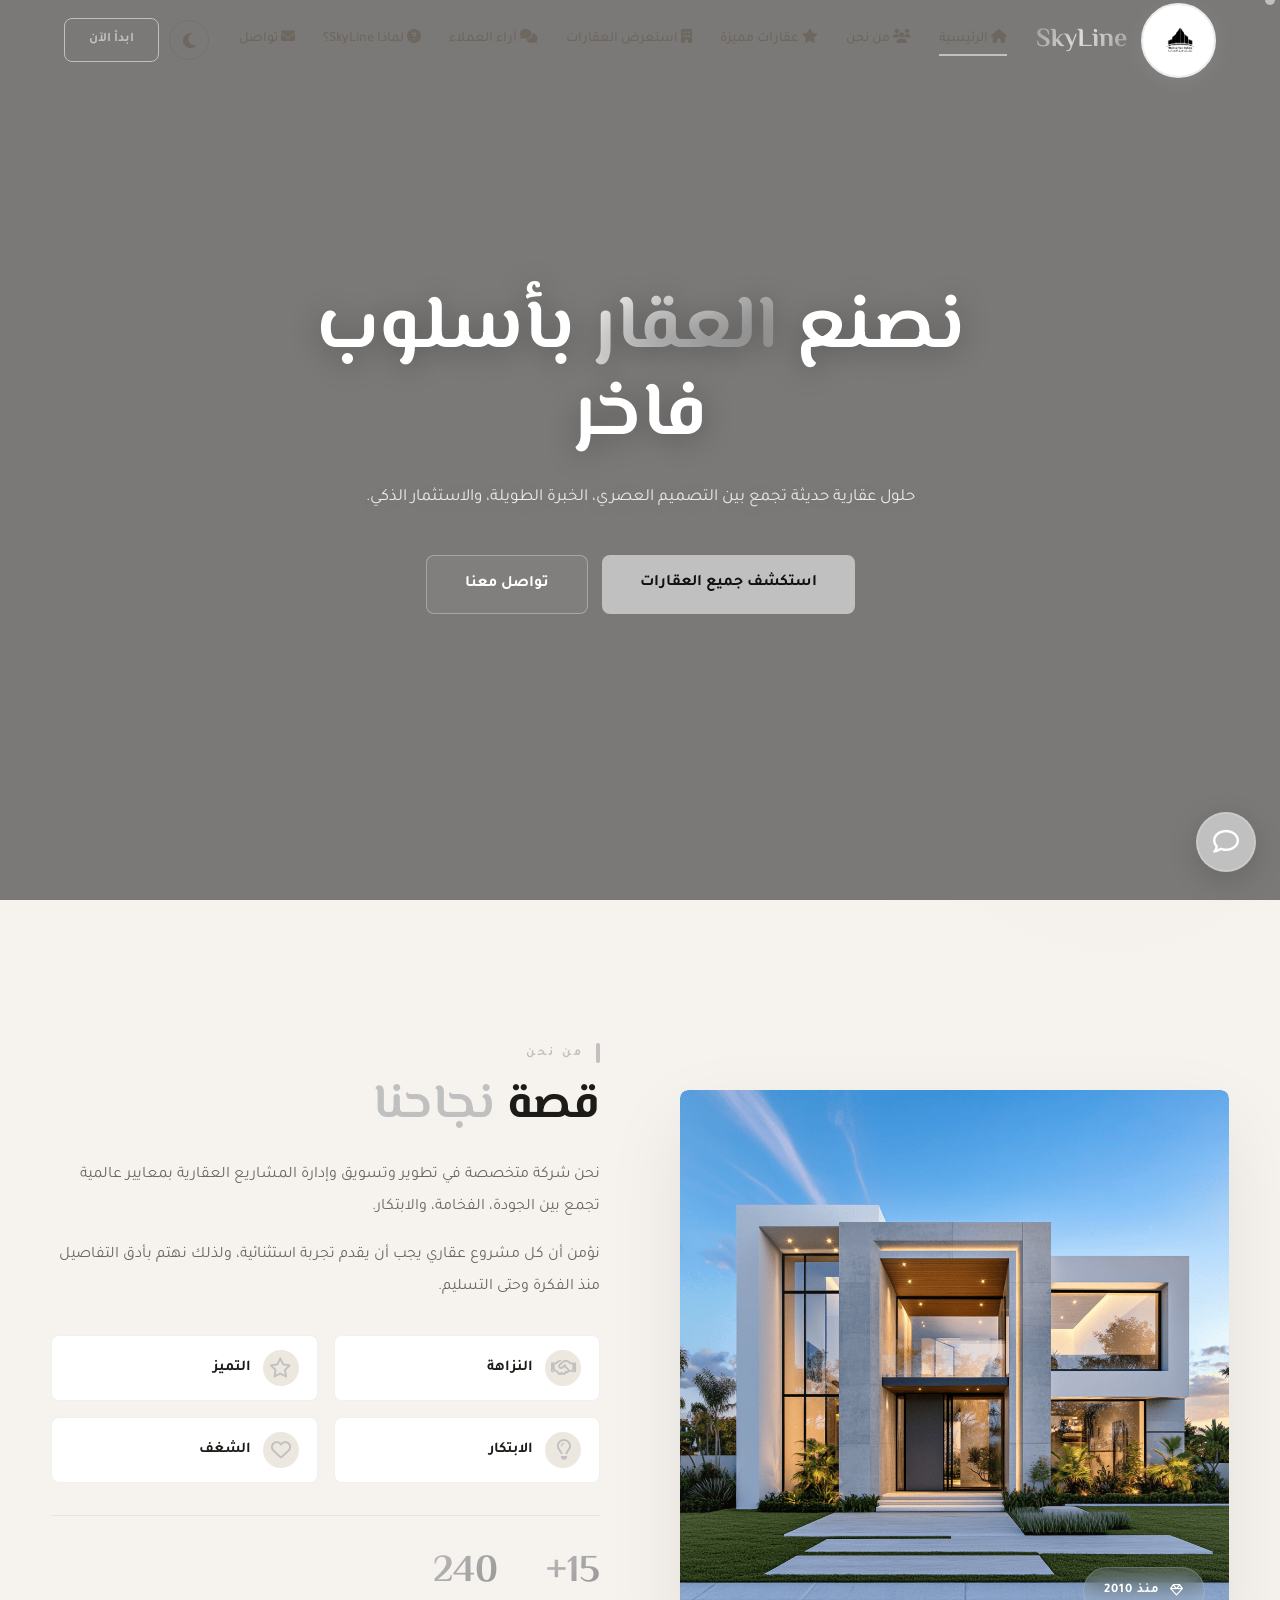
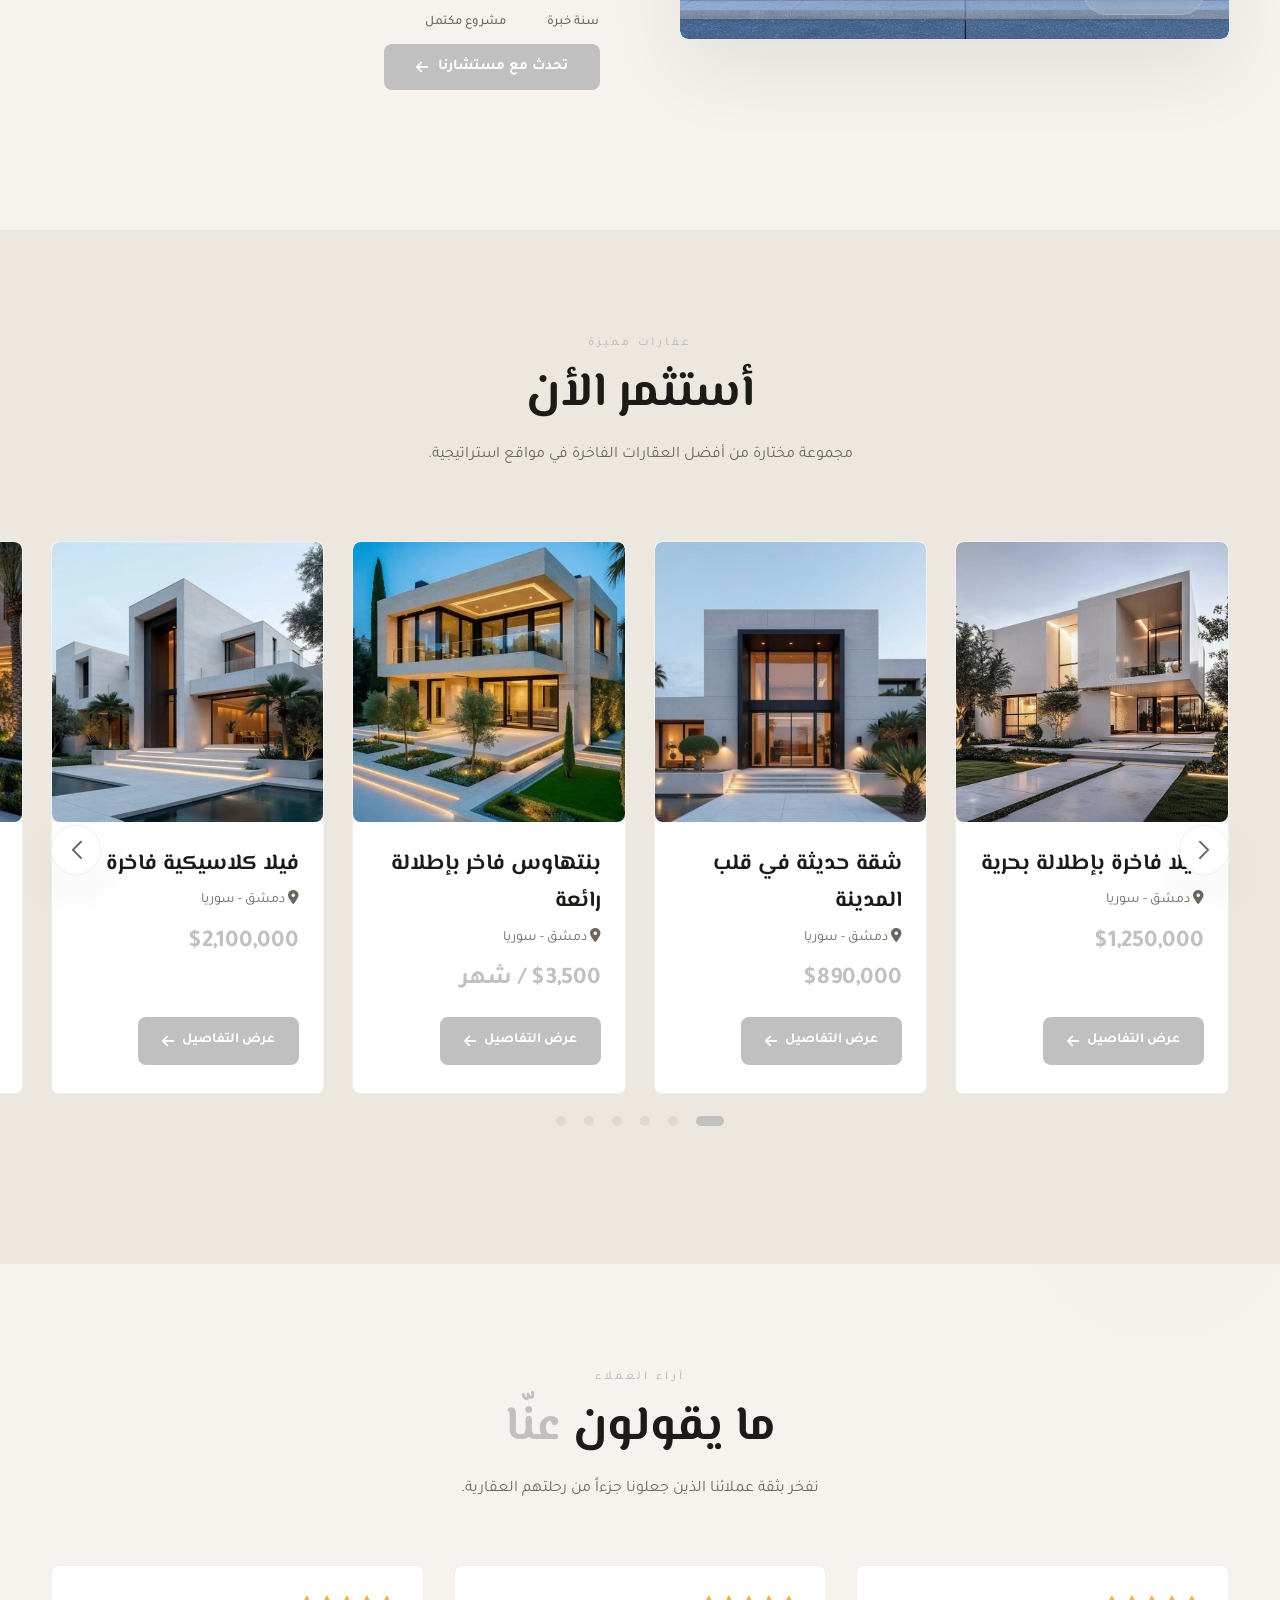
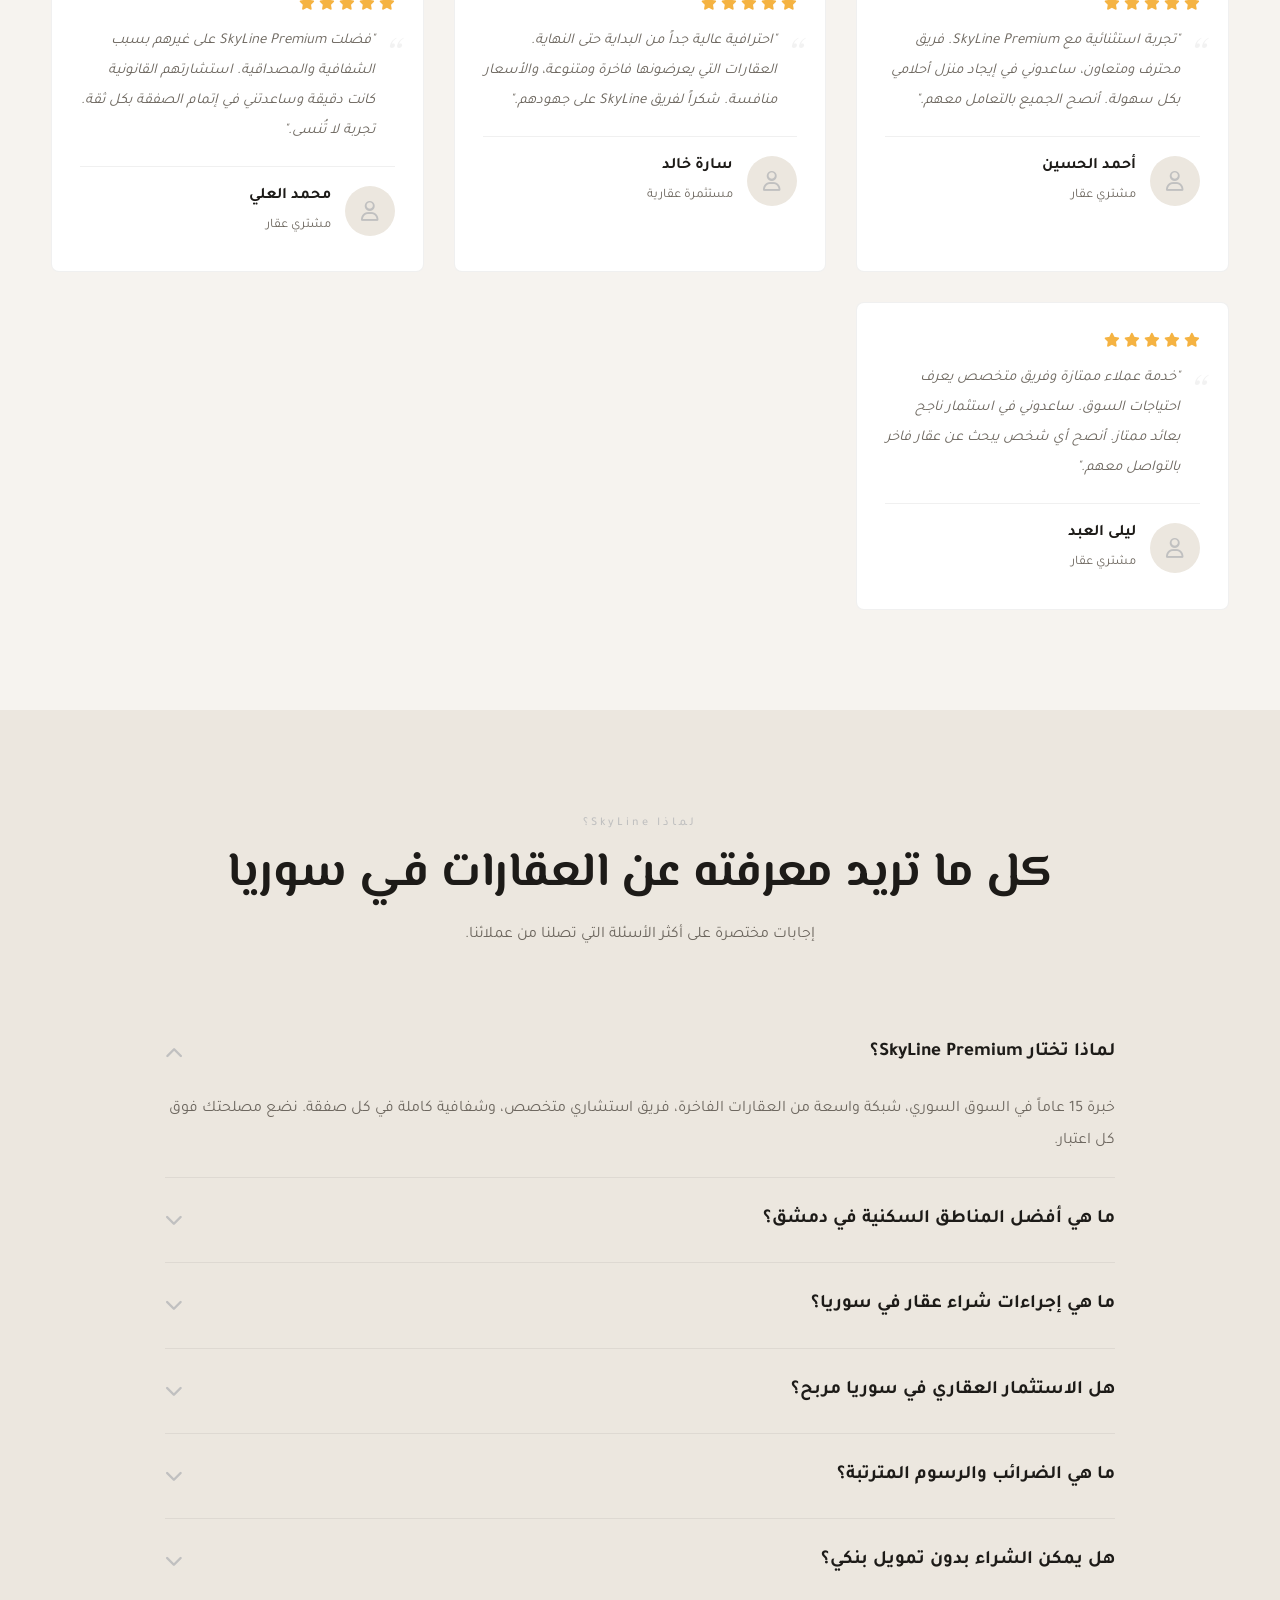
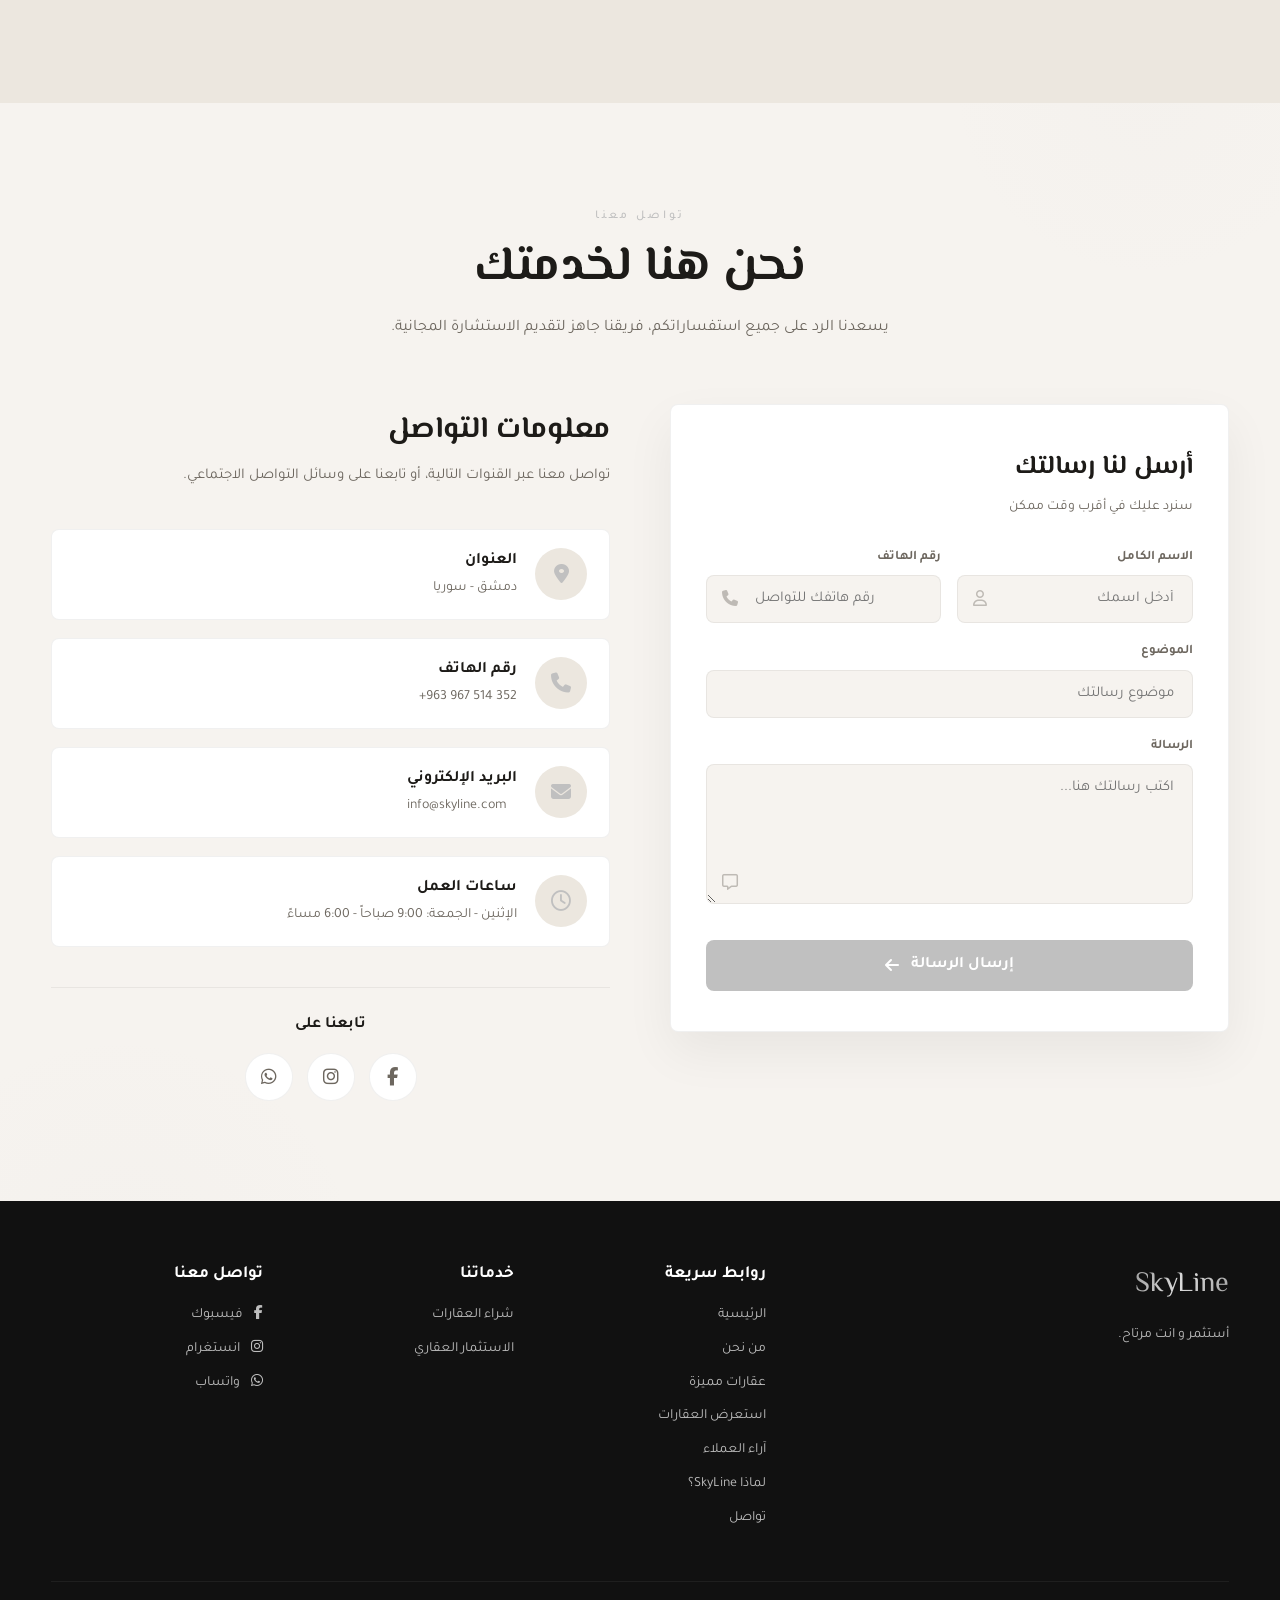
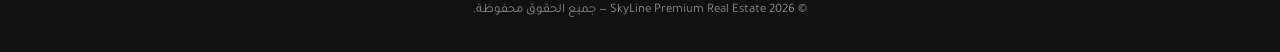
==== commit d04815da: "first commit" ====
--- a/index.html
+++ b/index.html
@@ -264,7 +264,7 @@
             </div>
             <div>
               <h4>أحمد الحسين</h4>
-              <span>عميل متميز</span>
+              <span>مشتري عقار</span>
             </div>
           </div>
         </div>
@@ -324,7 +324,7 @@
             </div>
             <div>
               <h4>ليلى العبد</h4>
-              <span>عميلة سعيدة</span>
+              <span>مشتري عقار</span>
             </div>
           </div>
         </div>
@@ -522,10 +522,9 @@
         <div>
           <h3 style="margin-bottom:14px;font-size:17px;">خدماتنا</h3>
           <div class="footer-links">
-            <a href="#">بيع العقارات</a>
-            <a href="#">شراء العقارات</a>
-            <a href="#">الاستثمار العقاري</a>
-          </div>
+  <a href="properties.html?offer=sale">شراء العقارات</a>
+  <a href="index.html#faq">الاستثمار العقاري</a>
+</div>
         </div>
         <div>
           <h3 style="margin-bottom:14px;font-size:17px;">تواصل معنا</h3>
--- a/css/index.css
+++ b/css/index.css
@@ -1742,6 +1742,9 @@
   box-shadow: 0 8px 25px rgba(192, 192, 192, 0.2);
 }
 
+/* ============================================================
+   استجابة الجوال – تحسين المسافات
+   ============================================================ */
 @media (max-width: 992px) {
   .contact-grid {
     grid-template-columns: 1fr;
@@ -1777,6 +1780,31 @@
   }
   #contact {
     padding: 80px 0;
+  }
+
+  /* ===== تحسين أيقونات الحقول في الجوال ===== */
+  .contact-form .form-group input,
+  .contact-form .form-group textarea {
+    padding: 12px 14px 12px 42px;
+    font-size: 14px;
+  }
+
+  .contact-form .form-group .input-icon {
+    left: 12px;
+    font-size: 14px;
+    top: 38px; /* تعديل الوضع بشكل أنسب */
+  }
+
+  .contact-form .form-group .input-icon-bottom {
+    left: 12px;
+    font-size: 14px;
+    bottom: 12px;
+  }
+
+  /* ===== إضافة مسافة مناسبة بين الأيقونة والنص ===== */
+  .contact-form .form-group input,
+  .contact-form .form-group textarea {
+    padding-right: 12px !important;
   }
 }
 
